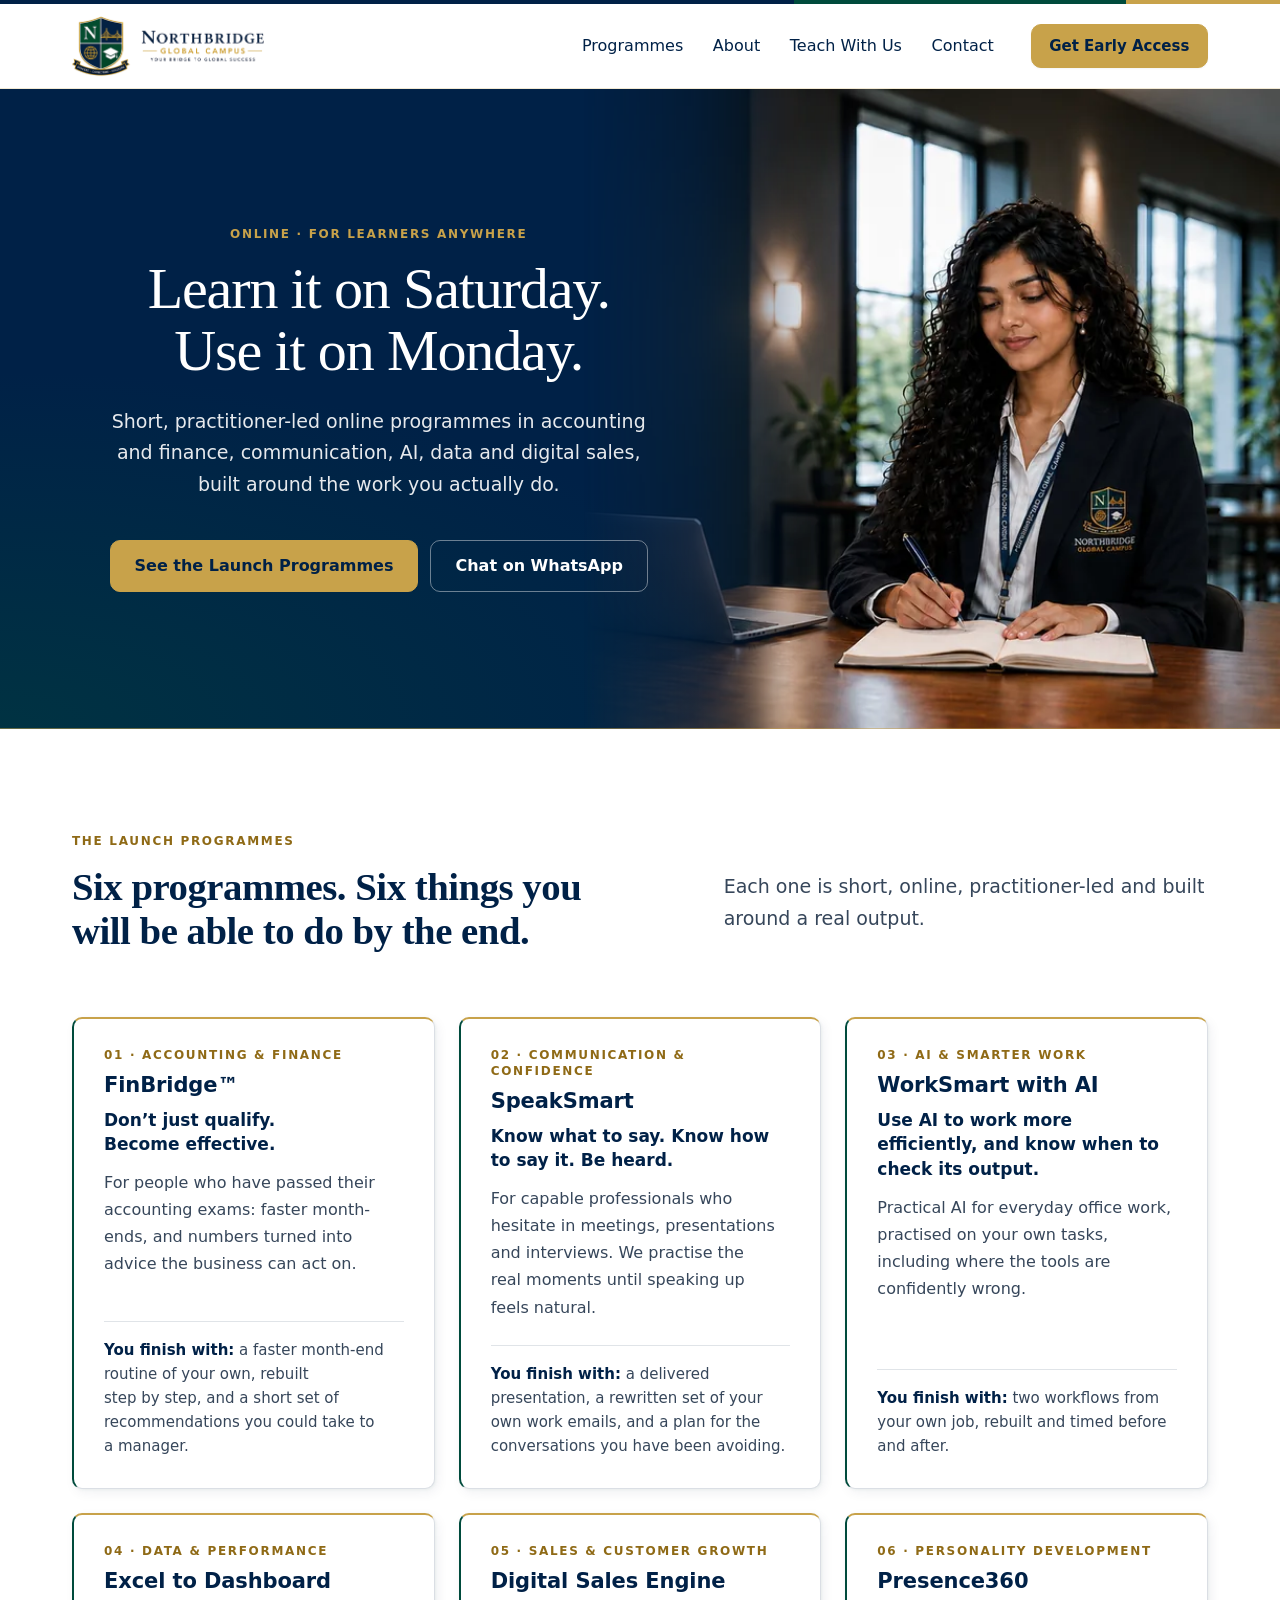
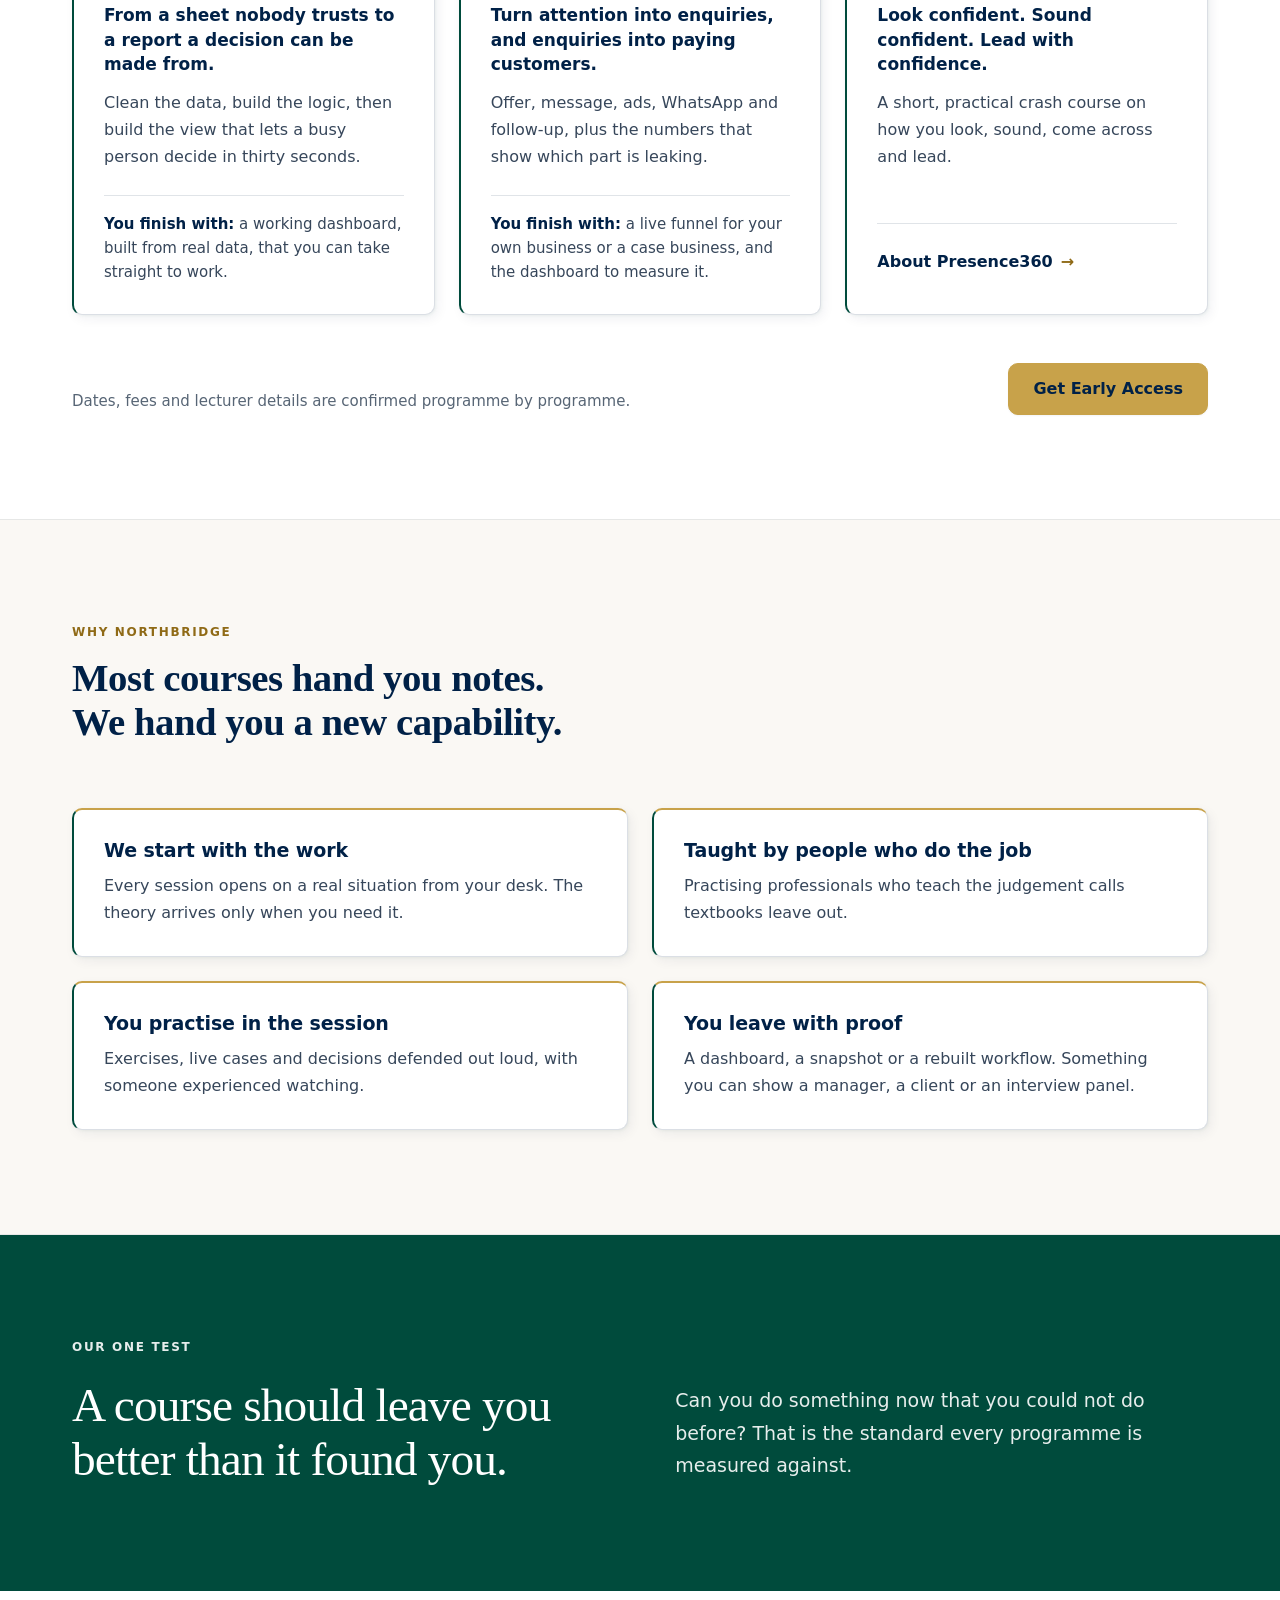
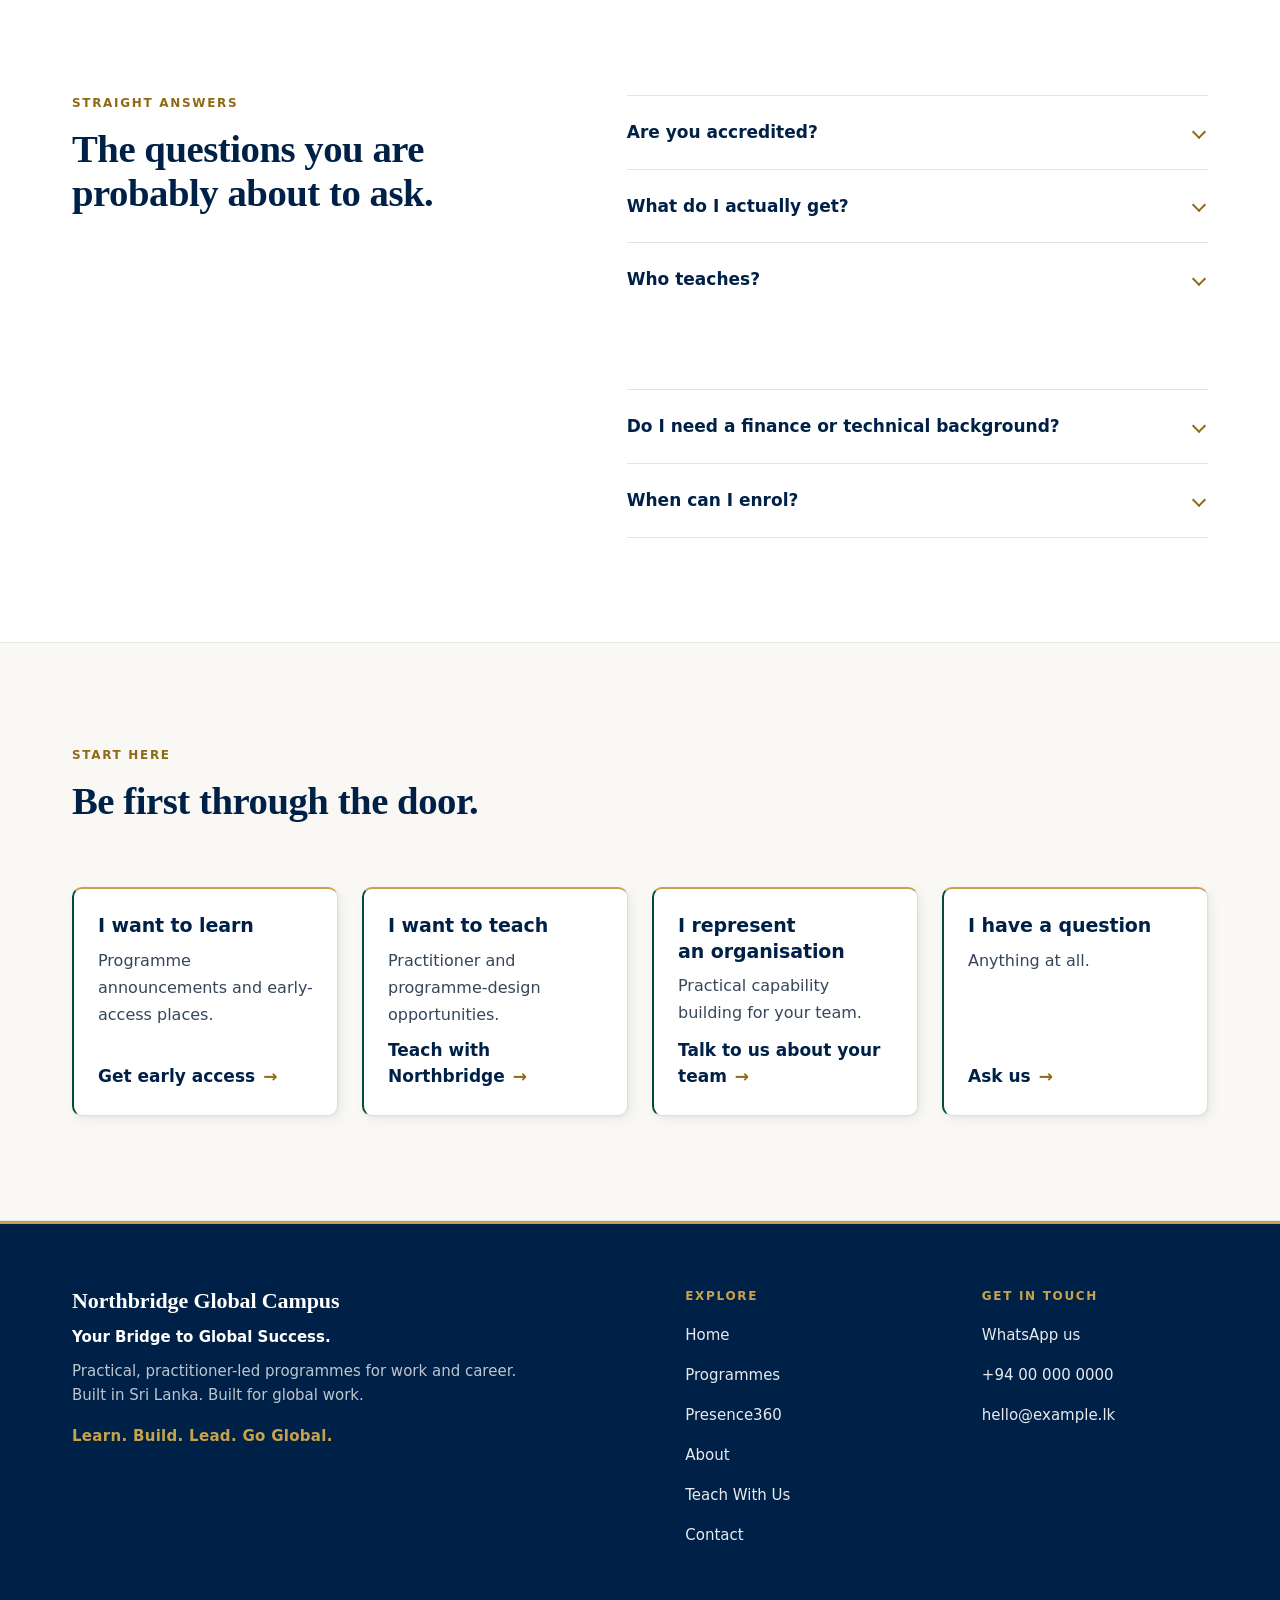
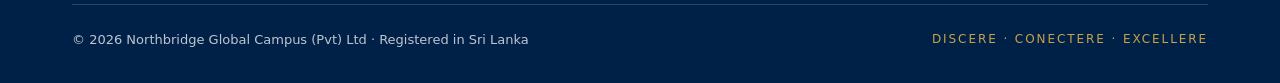
==== index.html @ cf7b962b "feat: Presence360 as the sixth programme card, 3 + 3 grid Co-Authored-By: Claude Opus 5.5 <noreply@a" ====
<!DOCTYPE html>
<html lang="en">
<head>
<meta charset="utf-8" />
<meta name="viewport" content="width=device-width, initial-scale=1" />
<title>Northbridge Global Campus | Learn it on Saturday. Use it on Monday.</title>
<meta name="description" content="Short, practitioner-led online programmes in accounting and finance, communication, AI, data and digital sales, built around the work you actually do." />

<!-- Canonical, og:url and social-image tags are deliberately omitted: the
     production domain is not confirmed, and absolute URLs on a placeholder
     domain are invalid. Add them once the domain is set — see
     MEETING-DECISIONS.md, items B1 and F18. -->

<meta property="og:type" content="website" />
<meta property="og:site_name" content="Northbridge Global Campus" />
<meta property="og:locale" content="en_LK" />
<meta property="og:title" content="Northbridge Global Campus | Learn it on Saturday. Use it on Monday." />
<meta property="og:description" content="Short, practitioner-led online programmes in accounting and finance, communication, AI, data and digital sales, built around the work you actually do." />

<meta name="twitter:card" content="summary" />
<meta name="twitter:title" content="Northbridge Global Campus | Learn it on Saturday. Use it on Monday." />
<meta name="twitter:description" content="Short, practitioner-led online programmes in accounting and finance, communication, AI, data and digital sales, built around the work you actually do." />

<meta name="theme-color" content="#002147" />
<link rel="icon" href="assets/favicon-32.png" sizes="32x32" />
<link rel="icon" href="assets/favicon-16.png" sizes="16x16" />
<link rel="apple-touch-icon" href="assets/apple-touch-icon.png" />
<script>document.documentElement.classList.add('js');</script>
<link rel="stylesheet" href="assets/styles.css" />
</head>
<body>

<a class="skip" href="#main">Skip to main content</a>
<div class="tricolour" aria-hidden="true"><i></i><i></i><i></i></div>

<header class="site-head">
  <div class="shell head-inner">
    <a class="brand" href="index.html" aria-current="page" aria-label="Northbridge Global Campus home">
      <img class="brand-mark" src="assets/northbridge-logo-lockup-glass.png"
           width="778" height="268"
           alt="Northbridge Global Campus" fetchpriority="high" decoding="async" />
    </a>

    <button class="nav-toggle" type="button" aria-expanded="false" aria-controls="site-nav">
      <svg class="icon-menu" viewBox="0 0 24 24" fill="none" stroke="currentColor" stroke-width="2" stroke-linecap="round" aria-hidden="true" focusable="false"><path d="M4 7h16M4 12h16M4 17h16"/></svg>
      <svg class="icon-close" viewBox="0 0 24 24" fill="none" stroke="currentColor" stroke-width="2" stroke-linecap="round" aria-hidden="true" focusable="false"><path d="M6 6l12 12M18 6 6 18"/></svg>
      <span class="nav-toggle-label">Menu</span>
    </button>

    <nav class="site-nav" id="site-nav" aria-label="Main">
      <!-- The panel is an overlay below 60em; at 60em and up its contents sit in
           the bar. The close button renders only inside the overlay. -->
      <div class="nav-panel">
        <button class="nav-close" type="button">
          <svg viewBox="0 0 24 24" fill="none" stroke="currentColor" stroke-width="2" aria-hidden="true"><path d="M6 6l12 12M18 6L6 18"/></svg>
          <span>Close menu</span>
        </button>
        <ul>
          <li><a href="#programmes">Programmes</a></li>
          <li><a href="about.html">About</a></li>
          <li><a href="careers.html">Teach With Us</a></li>
          <li><a href="contact.html">Contact</a></li>
        </ul>
        <a class="btn btn-primary nav-cta" href="contact.html?enquiry=learn#register-interest">Get Early Access</a>
      </div>
    </nav>
  </div>
</header>

<main id="main" tabindex="-1">

  <!-- Editorial hero. Desktop: copy on the left of the shell, the ambassador
       photograph as a panel running to the right edge, its left edge faded
       into the navy ground by a CSS mask (transparency only — the photograph
       itself is never altered). Phones and tablets: copy first, photograph
       beneath in a wide frame. All framing is object-fit / object-position. -->
  <section class="hero hero-home">
    <div class="shell hero-inner">
      <div class="hero-copy">
        <p class="eyebrow">ONLINE &middot; FOR LEARNERS ANYWHERE</p>
        <h1>Learn it on Saturday. Use it on Monday.</h1>
        <p class="lede">Short, practitioner-led online programmes in accounting and finance, communication, AI, data and digital sales, built around the work you actually do.</p>
        <div class="btn-row">
          <a class="btn btn-primary" href="#programmes">See the Launch Programmes</a>
          <a class="btn btn-secondary" data-wa="Hello Northbridge, I would like to know more about your programmes." href="#">Chat on WhatsApp</a>
        </div>
      </div>
    </div>

    <div class="hero-media">
      <picture>
        <source type="image/webp"
                srcset="assets/northbridge-brand-ambassador-640.webp 640w,
                        assets/northbridge-brand-ambassador-1000.webp 1000w,
                        assets/northbridge-brand-ambassador-1600.webp 1600w"
                sizes="(min-width:64em) 1700px, (min-width:40em) 150vw, 175vw" />
        <img src="assets/northbridge-brand-ambassador-1000.jpg"
             srcset="assets/northbridge-brand-ambassador-640.jpg 640w,
                     assets/northbridge-brand-ambassador-1000.jpg 1000w,
                     assets/northbridge-brand-ambassador-1600.jpg 1600w"
             sizes="(min-width:64em) 1700px, (min-width:40em) 150vw, 175vw"
             width="1600" height="611"
             alt="A Northbridge Global Campus student in a campus blazer working at a desk, with the Northbridge crest and wordmark on the wall behind her."
             fetchpriority="high" decoding="sync" />
      </picture>
    </div>
  </section>

  <section id="programmes">
    <div class="shell">
      <div class="section-head">
        <div class="section-title">
          <p class="eyebrow">The launch programmes</p>
          <h2>Six programmes. Six things you will be able to do by the end.</h2>
        </div>
        <div class="section-body">
          <p class="section-lede">Each one is short, online, practitioner-led and built around a real output.</p>
        </div>
      </div>

      <ul class="prog-grid">
        <li class="prog-card" id="finbridge">
          <p class="prog-num">01 &middot; Accounting &amp; Finance</p>
          <h3>FinBridge&trade;</h3>
          <p class="prog-promise">Don&rsquo;t just qualify. Become effective.</p>
          <p class="prog-desc">For people who have passed their accounting exams: faster month-ends, and numbers turned into advice the business can act on.</p>
          <div class="prog-output">
            <p><strong>You finish with:</strong> a faster month-end routine of your own, rebuilt step by step, and a short set of recommendations you could take to a manager.</p>
          </div>
        </li>
        <li class="prog-card" id="speaksmart">
          <p class="prog-num">02 &middot; Communication &amp; Confidence</p>
          <h3>SpeakSmart</h3>
          <p class="prog-promise">Know what to say. Know how to say it. Be heard.</p>
          <p class="prog-desc">For capable professionals who hesitate in meetings, presentations and interviews. We practise the real moments until speaking up feels natural.</p>
          <div class="prog-output">
            <p><strong>You finish with:</strong> a delivered presentation, a rewritten set of your own work emails, and a plan for the conversations you have been avoiding.</p>
          </div>
        </li>
        <li class="prog-card" id="worksmart-with-ai">
          <p class="prog-num">03 &middot; AI &amp; Smarter Work</p>
          <h3>WorkSmart with AI</h3>
          <p class="prog-promise">Use AI to work more efficiently, and know when to check its output.</p>
          <p class="prog-desc">Practical AI for everyday office work, practised on your own tasks, including where the tools are confidently wrong.</p>
          <div class="prog-output">
            <p><strong>You finish with:</strong> two workflows from your own job, rebuilt and timed before and after.</p>
          </div>
        </li>
        <li class="prog-card" id="excel-to-dashboard">
          <p class="prog-num">04 &middot; Data &amp; Performance</p>
          <h3>Excel to Dashboard</h3>
          <p class="prog-promise">From a sheet nobody trusts to a report a decision can be made from.</p>
          <p class="prog-desc">Clean the data, build the logic, then build the view that lets a busy person decide in thirty seconds.</p>
          <div class="prog-output">
            <p><strong>You finish with:</strong> a working dashboard, built from real data, that you can take straight to work.</p>
          </div>
        </li>
        <li class="prog-card" id="digital-sales-engine">
          <p class="prog-num">05 &middot; Sales &amp; Customer Growth</p>
          <h3>Digital Sales Engine</h3>
          <p class="prog-promise">Turn attention into enquiries, and enquiries into paying customers.</p>
          <p class="prog-desc">Offer, message, ads, WhatsApp and follow-up, plus the numbers that show which part is leaking.</p>
          <div class="prog-output">
            <p><strong>You finish with:</strong> a live funnel for your own business or a case business, and the dashboard to measure it.</p>
          </div>
        </li>
        <li class="prog-card" id="presence360">
          <p class="prog-num">06 &middot; Personality Development</p>
          <h3>Presence360</h3>
          <p class="prog-promise">Look confident. Sound confident. Lead with confidence.</p>
          <p class="prog-desc">A short, practical crash course on how you look, sound, come across and lead.</p>
          <div class="prog-output">
            <p><a class="route-link" href="presence360.html">About Presence360</a></p>
          </div>
        </li>
      </ul>

      <div class="prog-after">
        <div>
          <p class="fine">Dates, fees and lecturer details are confirmed programme by programme.</p>
        </div>
        <div class="btn-row">
          <a class="btn btn-primary" href="contact.html?enquiry=learn#register-interest">Get Early Access</a>
        </div>
      </div>
    </div>
  </section>

  <section class="band-paper" id="why-northbridge">
    <div class="shell">
      <div class="section-head">
        <div class="section-title">
          <p class="eyebrow">Why Northbridge</p>
          <h2>Most courses hand you notes. We hand you a new capability.</h2>
        </div>
      </div>

      <div class="prose-grid">
        <div>
          <h3>We start with the work</h3>
          <p>Every session opens on a real situation from your desk. The theory arrives only when you need it.</p>
        </div>
        <div>
          <h3>Taught by people who do the job</h3>
          <p>Practising professionals who teach the judgement calls textbooks leave out.</p>
        </div>
        <div>
          <h3>You practise in the session</h3>
          <p>Exercises, live cases and decisions defended out loud, with someone experienced watching.</p>
        </div>
        <div>
          <h3>You leave with proof</h3>
          <p>A dashboard, a snapshot or a rebuilt workflow. Something you can show a manager, a client or an interview panel.</p>
        </div>
      </div>
    </div>
  </section>

  <section class="band-green philosophy">
    <div class="shell">
      <p class="eyebrow">Our one test</p>
      <p class="philosophy-line">A course should leave you better than it found you.</p>
      <p class="philosophy-sub">Can you do something now that you could not do before? That is the standard every programme is measured against.</p>
    </div>
  </section>

  <section id="straight-answers">
    <div class="shell">
      <div class="split">
        <div class="split-intro is-sticky">
          <p class="eyebrow">Straight answers</p>
          <h2>The questions you are probably about to ask.</h2>
        </div>
        <div class="faq-list split-main">
          <details class="faq-item">
            <summary>Are you accredited?</summary>
            <div class="faq-answer">
              <p>Not yet. Northbridge Global Campus (Pvt) Ltd is a registered Sri Lankan company, and we are not currently accredited by an awarding body. When that changes, we will name the body here.</p>
            </div>
          </details>
          <details class="faq-item">
            <summary>What do I actually get?</summary>
            <div class="faq-answer">
              <p>A Northbridge certificate of completion, and a real output you can show people, such as a dashboard, a snapshot or a rebuilt workflow.</p>
            </div>
          </details>
          <details class="faq-item">
            <summary>Who teaches?</summary>
            <div class="faq-answer">
              <p>Practising professionals, engaged programme by programme. Lecturer details are published for each programme before enrolment opens.</p>
            </div>
          </details>
          <details class="faq-item">
            <summary>Is it online? How much time will it take?</summary>
            <div class="faq-answer">
              <p>Online, in short programmes designed around a working week. Exact schedules are published with each programme.</p>
            </div>
          </details>
          <details class="faq-item">
            <summary>Do I need a finance or technical background?</summary>
            <div class="faq-answer">
              <p>Not for <a href="#excel-to-dashboard">Excel to Dashboard</a>, <a href="#worksmart-with-ai">WorkSmart with AI</a> or <a href="#speaksmart">SpeakSmart</a>. <a href="#finbridge">FinBridge&trade;</a> is for people who have already studied accounting.</p>
            </div>
          </details>
          <details class="faq-item">
            <summary>When can I enrol?</summary>
            <div class="faq-answer">
              <p>Enrolments are not open yet, and we are not quoting fees or dates until they are settled.</p>
            </div>
          </details>
        </div>
      </div>
    </div>
  </section>

  <section class="band-paper" id="start-here">
    <div class="shell">
      <div class="section-head">
        <div class="section-title">
          <p class="eyebrow">Start here</p>
          <h2>Be first through the door.</h2>
        </div>
      </div>

      <ul class="route-grid">
        <li>
          <h3>I want to learn</h3>
          <p>Programme announcements and early-access places.</p>
          <a class="route-link" href="contact.html?enquiry=learn#register-interest">Get early access</a>
        </li>
        <li>
          <h3>I want to teach</h3>
          <p>Practitioner and programme-design opportunities.</p>
          <a class="route-link" href="careers.html">Teach with Northbridge</a>
        </li>
        <li>
          <h3>I represent an organisation</h3>
          <p>Practical capability building for your team.</p>
          <a class="route-link" href="contact.html?enquiry=business#register-interest">Talk to us about your team</a>
        </li>
        <li>
          <h3>I have a question</h3>
          <p>Anything at all.</p>
          <a class="route-link" href="contact.html?enquiry=general#register-interest">Ask us</a>
        </li>
      </ul>
    </div>
  </section>

</main>

<footer class="site-foot">
  <div class="shell">
    <div class="foot-grid">
      <div>
        <h2>Northbridge Global Campus</h2>
        <p class="foot-strapline">Your Bridge to Global Success.</p>
        <p class="foot-intro">Practical, practitioner-led programmes for work and career. Built in Sri Lanka. Built for global work.</p>
        <p class="foot-tagline">Learn. Build. Lead. Go Global.</p>
      </div>
      <div>
        <p class="lbl">Explore</p>
        <ul>
          <li><a href="index.html">Home</a></li>
          <li><a href="index.html#programmes">Programmes</a></li>
          <li><a href="presence360.html">Presence360</a></li>
          <li><a href="about.html">About</a></li>
          <li><a href="careers.html">Teach With Us</a></li>
          <li><a href="contact.html">Contact</a></li>
        </ul>
      </div>
      <div>
        <p class="lbl">Get in touch</p>
        <ul>
          <li><a data-wa="Hello Northbridge, I would like to know more." href="#">WhatsApp us</a></li>
          <li><a data-tel href="#"><span data-tel-text>Loading&hellip;</span></a></li>
          <li><a data-email href="#"><span data-email-text>Loading&hellip;</span></a></li>
        </ul>
      </div>

      <!-- POSITION RESERVED — legal column, company number and social links.
           Policy pages, the company registration number and any social accounts
           are NOT confirmed yet, so nothing is rendered here rather than
           shipping placeholder links. See MEETING-DECISIONS.md items B5, B7,
           D5 and F16. -->
    </div>
    <div class="foot-bottom">
      <span>&copy; <span data-year>2026</span> Northbridge Global Campus (Pvt) Ltd &middot; Registered in Sri Lanka</span>
      <span class="foot-motto">Discere &middot; Conectere &middot; Excellere</span>
    </div>
  </div>
</footer>

<a class="wa-float" data-wa="Hello Northbridge, I would like to know more." href="#" aria-label="Message Northbridge on WhatsApp">
  <svg viewBox="0 0 24 24" fill="currentColor" aria-hidden="true"><path d="M12.04 2C6.58 2 2.13 6.45 2.13 11.91c0 1.75.46 3.45 1.32 4.95L2 22l5.25-1.38a9.9 9.9 0 0 0 4.79 1.22h.01c5.46 0 9.91-4.45 9.91-9.91C21.96 6.45 17.5 2 12.04 2Zm5.8 14.03c-.24.68-1.42 1.31-1.95 1.36-.5.05-.97.23-3.27-.68-2.75-1.08-4.5-3.87-4.64-4.05-.13-.18-1.11-1.48-1.11-2.82s.7-2 .95-2.28c.25-.27.54-.34.72-.34h.52c.17 0 .39-.06.61.47.24.56.8 1.95.87 2.09.07.14.12.3.02.48-.09.18-.14.3-.28.46-.14.16-.29.36-.42.48-.14.14-.28.29-.12.57.16.27.72 1.18 1.54 1.91 1.06.94 1.95 1.23 2.22 1.37.27.14.43.12.59-.07.16-.19.68-.79.86-1.06.18-.27.36-.23.61-.14.24.09 1.55.73 1.82.86.27.14.45.2.51.32.07.11.07.64-.17 1.32Z"/></svg>
  <span class="txt">WhatsApp</span>
</a>

<script src="assets/site.js"></script>
</body>
</html>
---- assets/styles.css ----
/* ============================================================================
   NORTHBRIDGE GLOBAL CAMPUS — site stylesheet  v6
   "Classic institution + modern digital campus."

   Mobile-first. No frameworks, no webfonts, no external requests.

   CONTENTS
     1. Tokens            6. Hero (home + inner pages)
     2. Base + type       7. Sections, section heads, split layouts
     3. Accessibility     8. Content blocks: cards, programmes, method, FAQ
     4. Header + nav      9. Forms
     5. Buttons          10. Footer, floating WhatsApp, motion

   This file carries presentation only; page content lives in the HTML.

   COLOUR RULE — the four official codes below are the design system and must
   not be edited. Everything else is one of those four with transparency
   applied, plus four long-standing functional tones: body ink, the AA-safe
   gold for small text on white, the off-white reading band and the form
   error tone. No other hues are introduced anywhere.
   ========================================================================= */

/* ---------------------------------------------------------------- 1. TOKENS */
:root{
  /* ---- OFFICIAL BRAND PALETTE — do not change these four values ---- */
  --navy:  #002147;
  --green: #004B3C;
  --gold:  #C8A24A;
  --white: #FFFFFF;

  /* ---- functional tones ---- */
  --ink:       #10233A;   /* near-navy body copy */
  --gold-text: #8F6A16;   /* gold deepened for small TEXT on white — passes AA */
  --paper:     #FAF8F4;   /* warm off-white section band */
  --error:     #9A2B1F;   /* form errors only */

  /* ---- official colours at low opacity: borders, tints, overlays ---- */
  --navy-04: rgba(0,33,71,.04);
  --navy-08: rgba(0,33,71,.08);
  --navy-12: rgba(0,33,71,.12);
  --navy-20: rgba(0,33,71,.20);
  --navy-50: rgba(0,33,71,.50);   /* input borders: 3.2:1 on white (WCAG 1.4.11) */
  --navy-72: rgba(0,33,71,.72);
  --green-06: rgba(0,75,60,.06);
  --green-16: rgba(0,75,60,.16);
  --gold-12: rgba(200,162,74,.12);
  --gold-24: rgba(200,162,74,.24);
  --gold-50: rgba(200,162,74,.50);
  --error-12: rgba(154,43,31,.12);

  --ink-80: rgba(16,35,58,.84);
  --ink-68: rgba(16,35,58,.70);   /* minimum that still passes AA on paper */
  --on-dark:    rgba(255,255,255,.90);
  --on-dark-72: rgba(255,255,255,.74);
  --on-dark-40: rgba(255,255,255,.42);
  --on-dark-16: rgba(255,255,255,.16);
  --on-dark-08: rgba(255,255,255,.08);

  /* ---- type ----
     Serif is reserved for major headings (h1/h2) and selected statements.
     Navigation, body, buttons, forms and card headings use the sans stack.
     Both are system stacks: no webfont request, no swap, no layout shift.
     Sitka Heading is Windows' optical-size display serif; Apple platforms get
     New York / Iowan. */
  --serif: ui-serif,"Iowan Old Style","Sitka Heading","Charter","Bitstream Charter",
           Cambria,Georgia,serif;
  --sans:  system-ui,-apple-system,"Segoe UI Variable Text","Segoe UI",
           Roboto,"Helvetica Neue",Arial,sans-serif;

  --fs-body: 1.0625rem;
  --fs-lede: clamp(1.0625rem, 1rem + .3vw, 1.1875rem);
  --fs-small: .9375rem;
  --fs-label: .75rem;
  --fs-h1: clamp(2.375rem, 1.55rem + 2.6vw, 3.75rem);
  --fs-h1-page: clamp(2.25rem, 1.6rem + 2.2vw, 3.375rem);
  --fs-h2: clamp(1.75rem, 1.3rem + 1.4vw, 2.625rem);
  --fs-h3: 1.1875rem;

  /* ---- spacing scale ---- */
  --sp-1: .25rem;  --sp-2: .5rem;  --sp-3: .75rem; --sp-4: 1rem;
  --sp-5: 1.5rem;  --sp-6: 2rem;   --sp-7: 2.5rem; --sp-8: 3rem;
  --sp-9: 4rem;    --sp-10: 5rem;

  /* ---- geometry ---- */
  --shell: 1200px;
  --pad: 1.25rem;               /* shell side gutter */
  --section-y: 4rem;
  --col-gap: 2.5rem;
  --radius-sm: 8px;             /* inputs, small controls */
  --radius: 10px;               /* buttons, cards */
  --radius-lg: 12px;            /* form panel */

  /* ---- elevation — fine and navy-tinted, never heavy ---- */
  --shadow-xs: 0 1px 2px rgba(0,33,71,.05);
  --shadow-sm: 0 1px 2px rgba(0,33,71,.05), 0 4px 14px rgba(0,33,71,.06);
  --shadow-md: 0 1px 3px rgba(0,33,71,.06), 0 10px 28px rgba(0,33,71,.09);

  /* ---- box treatment — one edge system for every card and panel ----
     gold top, green left, a light navy hairline right and bottom, and a very
     soft navy/green shadow falling to the bottom-right */
  --card-top:    2px solid var(--gold);
  --card-left:   2px solid var(--green);
  --card-edge:   1px solid rgba(0,33,71,.14);
  --card-edge-hover: rgba(0,33,71,.30);
  --card-shadow: 3px 4px 12px rgba(0,33,71,.06), 1px 1px 3px rgba(0,75,60,.05);
  --card-shadow-hover: 4px 7px 18px rgba(0,33,71,.09), 1px 2px 4px rgba(0,75,60,.06);

  --ease: cubic-bezier(.22,.61,.36,1);
  --ease-out: cubic-bezier(.16,.84,.44,1);

  /* Height of the sticky bar. Fixed per breakpoint, so the bar never changes
     size while scrolling and anchor targets can clear it exactly. */
  --head-h: 68px;

  /* ---- frosted header ----
     The two tints the translucent bar uses, the highlight along its top edge,
     and the drop shadow the compact state already carried. */
  --glass:         rgba(255,255,255,.70);
  --glass-compact: rgba(255,255,255,.80);
  --glass-edge:    rgba(255,255,255,.55);
  --shadow-head:   0 6px 20px rgba(0,33,71,.07);
}
@media (min-width:48em){
  :root{ --pad:2rem; --section-y:5.5rem; --head-h:84px; --col-gap:3rem; }
}
@media (min-width:64em){
  :root{ --section-y:6.5rem; --col-gap:clamp(3.5rem, 5.5vw, 5.5rem); }
}

/* --------------------------------------------------------- 2. BASE + TYPE */
*,*::before,*::after{ box-sizing:border-box; }
html{ -webkit-text-size-adjust:100%; text-size-adjust:100%; scroll-behavior:smooth; }
body{
  margin:0;
  background:var(--white);
  color:var(--ink);
  font-family:var(--sans);
  font-size:var(--fs-body);
  line-height:1.7;
  -webkit-font-smoothing:antialiased;
  /* clip, not hidden: hidden would make <body> a scroll container and break
     the sticky header whenever the menu locks page scrolling */
  overflow-x:clip;
}
img{ max-width:100%; height:auto; display:block; }
p{ margin:0; text-wrap:pretty; }
a{ color:var(--navy); text-underline-offset:.2em; text-decoration-thickness:1px; }
a:hover{ text-decoration-thickness:2px; }
strong{ font-weight:650; color:var(--navy); }

h1,h2{
  font-family:var(--serif); font-weight:600;
  line-height:1.14; letter-spacing:-.012em;
  margin:0; color:var(--navy); text-wrap:balance;
}
h1{ font-size:var(--fs-h1); }
h2{ font-size:var(--fs-h2); }
h3{
  font-family:var(--sans); font-weight:650;
  font-size:var(--fs-h3); line-height:1.35; letter-spacing:-.005em;
  margin:0; color:var(--navy); text-wrap:balance;
}

/* Anything reachable by an in-page link clears the sticky header. */
[id]{ scroll-margin-top:calc(var(--head-h) + var(--sp-5)); }
/* Controls reached with Tab or Shift+Tab, or focused by form validation, do the
   same, and also stay clear of the floating WhatsApp button in the bottom
   corner. Set on the page's own controls, not as scroll-padding on the root:
   root padding made the page jump whenever the menu locked scrolling. */
:is(main, .site-foot) :is(a[href], button, input, select, textarea, summary){
  scroll-margin-top:calc(var(--head-h) + var(--sp-5));
  scroll-margin-bottom:calc(52px + 2 * var(--sp-4));
}

/* ------------------------------------------------------ 3. ACCESSIBILITY */
.skip{
  position:absolute; left:var(--sp-3); top:-100px; z-index:300;
  background:var(--navy); color:var(--white);
  padding:.8rem 1.1rem; border-radius:var(--radius-sm);
  font-weight:600; text-decoration:none;
}
.skip:focus{ top:var(--sp-3); }
#main:focus{ outline:none; }

/* One focus language: a solid navy ring on light grounds, gold on dark.
   Both clear 3:1 against their surface. */
:where(a,button,input,select,textarea,summary,[tabindex]):focus-visible{
  outline:2px solid var(--navy);
  outline-offset:3px;
}
:where(.hero,.band-green,.site-foot) :where(a,button):focus-visible,
.skip:focus-visible{
  outline-color:var(--gold);
}

.visually-hidden{
  position:absolute; width:1px; height:1px; overflow:hidden;
  clip:rect(0 0 0 0); clip-path:inset(50%); white-space:nowrap;
}

/* ------------------------------------------------ 4. HEADER + NAVIGATION */
.tricolour{ display:flex; height:4px; }
.tricolour i{ display:block; height:100%; }
.tricolour i:nth-child(1){ flex:0 0 62%; background:var(--navy); }
.tricolour i:nth-child(2){ flex:0 0 26%; background:var(--green); }
.tricolour i:nth-child(3){ flex:0 0 12%; background:var(--gold); }

/* One sticky bar. Opaque white is the fallback, so on a browser without
   backdrop-filter nothing is lost. Where the filter is supported the bar turns
   translucent and blurs the page travelling under it, and the lockup it
   carries has a transparent canvas so no white box sits over that blur. Only
   the hairline, the tint and a soft shadow respond to scrolling; the height is
   fixed. */
.site-head{
  position:sticky; top:0; z-index:100;
  background:var(--white);
  border-bottom:1px solid var(--gold-24);
  transition:box-shadow .25s var(--ease), border-color .25s var(--ease);
}
.site-head.is-compact{
  border-bottom-color:var(--gold-50);
  box-shadow:var(--shadow-head);
}

@supports ((-webkit-backdrop-filter:saturate(180%) blur(20px)) or (backdrop-filter:saturate(180%) blur(20px))){
  .site-head{
    background:var(--glass);
    -webkit-backdrop-filter:saturate(180%) blur(20px);
    backdrop-filter:saturate(180%) blur(20px);
    box-shadow:inset 0 1px 0 var(--glass-edge);
  }
  /* scrolled: a firmer tint, and the drop shadow kept alongside the highlight */
  .site-head.is-compact{
    background:var(--glass-compact);
    box-shadow:inset 0 1px 0 var(--glass-edge), var(--shadow-head);
  }
}

/* Anyone who asks their system for less transparency gets the opaque bar. */
@media (prefers-reduced-transparency: reduce){
  .site-head{
    background:var(--white);
    -webkit-backdrop-filter:none;
    backdrop-filter:none;
    box-shadow:none;
  }
  .site-head.is-compact{
    background:var(--white);
    box-shadow:var(--shadow-head);
  }
}

.head-inner{
  display:flex; align-items:center; justify-content:space-between; gap:var(--sp-4);
  height:var(--head-h);
}

/* The lockup is the official artwork with its canvas cleared, so only the mark
   reads and the bar's blur carries on behind it. Sized by width, ratio
   preserved. */
.brand{ display:flex; align-items:center; flex:none; border-radius:var(--radius-sm); }
.brand-mark{ display:block; width:140px; height:auto; }          /* ~48px tall */
@media (min-width:48em){ .brand-mark{ width:180px; } }            /* ~62px tall */
@media (min-width:64em){ .brand-mark{ width:192px; } }            /* ~66px tall */
@media (max-width:22.5em){ .brand-mark{ width:124px; } }          /* 320px phones */

/* --- menu button (phones only) --- */
.nav-toggle{
  display:inline-flex; align-items:center; justify-content:center; gap:var(--sp-2);
  min-width:44px; height:44px; padding:0 .85rem;
  background:transparent; color:var(--navy);
  border:1px solid var(--navy-20); border-radius:var(--radius-sm);
  font-family:var(--sans); font-size:var(--fs-small); font-weight:600; line-height:1;
  cursor:pointer;
  transition:border-color .2s var(--ease), background-color .2s var(--ease);
}
.nav-toggle:hover{ border-color:var(--navy-50); background:var(--navy-04); }
.nav-toggle[aria-expanded="true"]{ border-color:var(--navy); background:var(--navy-04); }
.nav-toggle svg{ width:20px; height:20px; flex:none; }
.nav-toggle .icon-close,
.nav-toggle[aria-expanded="true"] .icon-menu{ display:none; }
.nav-toggle[aria-expanded="true"] .icon-close{ display:block; }

.site-nav ul{ list-style:none; margin:0; padding:0; }
.site-nav ul a{ color:var(--navy); text-decoration:none; font-weight:500; }

/* Dedicated close control. It exists only inside the phone/tablet panel. */
.nav-close{
  display:flex; align-items:center; justify-content:center; gap:var(--sp-2);
  width:100%; min-height:44px; margin-bottom:var(--sp-2);
  background:var(--white); color:var(--navy);
  border:1px solid var(--navy-20); border-radius:var(--radius-sm);
  font-family:var(--sans); font-size:var(--fs-small); font-weight:600; cursor:pointer;
  transition:border-color .2s var(--ease), background-color .2s var(--ease);
}
.nav-close:hover{ border-color:var(--navy-50); background:var(--navy-04); }
.nav-close svg{ width:18px; height:18px; flex:none; }

/* the one gold action in the bar — a button, not a nav link */
.btn.nav-cta{ min-height:44px; padding:.5rem 1.1rem; font-size:var(--fs-small); }

/* --- below 60em: four links plus the CTA do not fit on one row --- */
@media (max-width:59.99em){
  /* No JavaScript: there is no working toggle, so show everything as a row. */
  html:not(.js) .nav-toggle,
  html:not(.js) .nav-close{ display:none; }
  html:not(.js) .head-inner{ height:auto; flex-wrap:wrap; padding-block:var(--sp-3); }
  html:not(.js) .site-nav{ flex:0 0 100%; }
  html:not(.js) .nav-panel{ display:flex; flex-wrap:wrap; align-items:center; gap:var(--sp-2) var(--sp-5); }
  html:not(.js) .site-nav ul{ display:flex; flex-wrap:wrap; gap:0 var(--sp-5); }
  html:not(.js) .site-nav ul a{ display:inline-flex; align-items:center; min-height:44px; }

  /* With JavaScript: an overlay panel under the bar. It is positioned, not in
     the flow, so opening it never pushes the page or grows the header. The
     navy veil around it closes the menu when tapped (site.js). */
  .js .site-nav{
    display:none;
    position:absolute; top:100%; left:0; right:0;
    height:calc(100vh - var(--head-h));
    height:calc(100dvh - var(--head-h));
    overflow-y:auto; overscroll-behavior:contain;
    background:var(--navy-50);
  }
  .js .site-nav.is-open{ display:block; animation:veil-in .2s var(--ease) both; }
  .js .nav-panel{
    background:var(--white);
    padding:var(--sp-4) var(--pad) var(--sp-6);
    border-top:1px solid var(--navy-08);
    box-shadow:0 14px 28px rgba(0,33,71,.14);
    animation:panel-in .24s var(--ease-out) both;
  }
  .js .site-nav li + li{ border-top:1px solid var(--navy-08); }
  .js .site-nav ul a{
    position:relative;
    display:flex; align-items:center; min-height:56px;
    padding-inline:var(--sp-4);
    font-size:1.125rem;
    border-radius:var(--radius-sm);
    transition:background-color .15s var(--ease);
  }
  .js .site-nav ul a:hover{ background:var(--navy-04); }
  .js .site-nav ul a:focus-visible{ outline-offset:-2px; }
  .js .site-nav ul a[aria-current="page"]{ font-weight:650; }
  .js .site-nav ul a[aria-current="page"]::before{
    content:""; position:absolute; left:0; top:50%; width:3px; height:1.5rem;
    margin-top:-.75rem; border-radius:2px; background:var(--gold);
  }
  .js .nav-cta{ display:flex; width:100%; min-height:52px; margin-top:var(--sp-4); font-size:1rem; }
}
/* the page behind an open menu does not scroll */
html.nav-open{ overflow:hidden; }
@keyframes veil-in{ from{ opacity:0; } to{ opacity:1; } }
@keyframes panel-in{ from{ opacity:0; transform:translateY(-8px); } to{ opacity:1; transform:none; } }

/* --- desktop: links and CTA share the bar --- */
@media (min-width:60em){
  .nav-toggle,
  .nav-close{ display:none; }          /* never on desktop */
  .site-nav,
  .nav-panel{ display:flex; align-items:center; }
  .nav-panel{ gap:var(--sp-5); }
  .site-nav ul{ display:flex; align-items:center; gap:var(--sp-1); }
  .site-nav ul a{
    position:relative;
    display:flex; align-items:center; height:44px; padding:0 .8rem;
    font-size:1rem; border-radius:var(--radius-sm);
    transition:color .2s var(--ease), background-color .2s var(--ease);
  }
  .site-nav ul a::after{
    content:""; position:absolute; left:.8rem; right:.8rem; bottom:5px;
    height:2px; border-radius:2px; background:var(--gold);
    transform:scaleX(0); transform-origin:left;
    transition:transform .24s var(--ease-out), background-color .2s var(--ease);
  }
  .site-nav ul a:hover{ background:var(--navy-04); }
  .site-nav ul a:hover::after{ transform:scaleX(1); background:var(--gold-50); }
  .site-nav ul a:focus-visible{ outline-offset:0; }
  .site-nav ul a[aria-current="page"]{ font-weight:650; }
  .site-nav ul a[aria-current="page"]::after{ transform:scaleX(1); background:var(--gold); }
}

/* ------------------------------------------------------------- 5. BUTTONS */
.btn{
  display:inline-flex; align-items:center; justify-content:center; gap:var(--sp-2);
  min-height:52px; padding:.75rem 1.5rem;
  font-family:var(--sans); font-size:1rem; font-weight:600; line-height:1.25;
  text-decoration:none; text-align:center;
  border:1px solid transparent; border-radius:var(--radius);
  background-color:transparent; background-image:none;
  cursor:pointer;
  transition:background-color .2s var(--ease), border-color .2s var(--ease),
             color .2s var(--ease), box-shadow .2s var(--ease);
}
.btn:hover{ text-decoration:none; }

/* primary — official gold, navy text (7.5:1). Hover lifts the gold with a
   white wash rather than a new hue, and never moves the button. */
.btn-primary{
  background-color:var(--gold); color:var(--navy); border-color:var(--gold);
  box-shadow:var(--shadow-xs);
}
.btn-primary:hover{
  background-image:linear-gradient(rgba(255,255,255,.2), rgba(255,255,255,.2));
  box-shadow:var(--shadow-sm);
}
.btn-primary:active{
  background-image:linear-gradient(var(--navy-08), var(--navy-08));
  box-shadow:none;
}

/* secondary — transparent with a firm edge */
.btn-secondary{ color:var(--navy); border-color:var(--navy-50); }
.btn-secondary:hover{ background-color:var(--navy-04); border-color:var(--navy); }
.btn-secondary:active{ background-color:var(--navy-08); }

/* on dark grounds the secondary turns white-on-dark */
:where(.hero,.band-green) .btn-secondary{ color:var(--white); border-color:var(--on-dark-40); }
:where(.hero,.band-green) .btn-secondary:hover{ background-color:var(--on-dark-08); border-color:var(--white); }
:where(.hero,.band-green) .btn-secondary:active{ background-color:var(--on-dark-16); }

.btn:disabled,.btn[aria-disabled="true"]{
  opacity:.5; cursor:not-allowed; box-shadow:none; pointer-events:none;
}
.btn[aria-busy="true"]{ opacity:.72; pointer-events:none; }

.btn-block{ width:100%; }
.btn-row{ display:flex; flex-wrap:wrap; align-items:center; gap:var(--sp-3); margin-top:var(--sp-6); }
@media (max-width:29.99em){ .btn-row .btn{ width:100%; } }

/* ---------------------------------------------------------------- 6. HERO */
.hero{
  position:relative; isolation:isolate;
  color:var(--white);
  background:
    linear-gradient(112deg, rgba(0,75,60,0) 38%, rgba(0,75,60,.5) 100%),
    var(--navy);
  overflow:hidden;
  padding-block:0;
}
/* the edge into the section below: one gold hairline */
.hero::after{
  content:""; position:absolute; left:0; right:0; bottom:0; height:1px; z-index:3;
  background:var(--gold-50); pointer-events:none;
}
.hero h1{ color:var(--white); }
.hero p{ color:var(--on-dark); }

/* shared label style: small caps, no decorative rule */
.eyebrow{
  display:block;
  margin-bottom:var(--sp-4);
  font-size:var(--fs-label); line-height:1rem; font-weight:700;
  letter-spacing:.14em; text-transform:uppercase;
  color:var(--gold-text);
}
.hero .eyebrow{ color:var(--gold); }                       /* 6.8:1 on navy */
@media (max-width:29.99em){
  .hero-home .eyebrow{ font-size:.6875rem; letter-spacing:.08em; text-wrap:balance; }
}
.band-green .eyebrow{ color:var(--on-dark); }              /* gold is < 4.5:1 on green */

/* ---- home hero ----
   Phones and tablets: copy on the navy ground, then the photograph in a wide
   frame. Desktop: copy on the left of the shell, the photograph as a panel
   running to the right edge of the window. The panel's left edge is faded
   with a mask (transparency only — the photograph is never recoloured), so it
   dissolves into the ground with no seam, and the wall lettering in the
   photo's left half no longer sits behind the heading. */
.hero-home{
  background:
    radial-gradient(90% 80% at 0% 100%, rgba(0,75,60,.42) 0%, rgba(0,75,60,0) 70%),
    var(--navy);
}
.hero-inner{ position:relative; z-index:2; padding-block:var(--sp-8) var(--sp-7); }
.hero-copy{ max-width:36rem; }

.hero-home h1{
  font-size:var(--fs-h1);
  font-weight:500;
  line-height:1.07; letter-spacing:-.02em;
}
.hero-home .lede{
  margin-top:var(--sp-5);
  max-width:34rem;
  font-size:var(--fs-lede); line-height:1.65;
}
.hero-home .btn-row{ margin-top:var(--sp-7); }

/* hero copy is centred inside its own column; the column keeps its place */
.hero-home .hero-copy{ text-align:center; }
.hero-home .lede{ margin-inline:auto; }
.hero-home .btn-row{ justify-content:center; }

.hero-media{ position:relative; }
.hero-media img{
  width:100%;
  aspect-ratio:3/2;
  object-fit:cover;
  object-position:93% 30%;          /* she sits at the right of the source frame */
  -webkit-mask-image:linear-gradient(180deg, transparent 0%, var(--navy) 22%);
          mask-image:linear-gradient(180deg, transparent 0%, var(--navy) 22%);
}
@media (min-width:40em) and (max-width:63.99em){
  .hero-media img{ aspect-ratio:12/5; object-position:100% 50%; }
}

@media (min-width:64em){
  .hero-inner{
    display:flex; align-items:center;
    min-height:620px;
    padding-block:var(--sp-9);
  }
  .hero-copy{ width:54%; max-width:40rem; }

  /* Panel: from just before the shell's midpoint to the window's right edge.
     W = shell content width; the fade covers the join with the copy column. */
  .hero-media{
    position:absolute; top:0; bottom:0; right:0; z-index:1;
    left:calc(50% - .05 * (min(100%, var(--shell)) - 2 * var(--pad)));
    /* On wide screens the panel is capped at 46rem so the wall sign in the
       photo's left half never shows through the fade behind the heading. */
    left:max(calc(50% - .05 * (min(100%, var(--shell)) - 2 * var(--pad))), calc(100% - 46rem));
  }
  .hero-media picture{ display:block; height:100%; }
  .hero-media img{
    height:100%; aspect-ratio:auto;
    object-position:100% 38%;
    -webkit-mask-image:linear-gradient(90deg, transparent 0%, rgba(0,33,71,.3) 16%, rgba(0,33,71,.82) 30%, var(--navy) 40%);
            mask-image:linear-gradient(90deg, transparent 0%, rgba(0,33,71,.3) 16%, rgba(0,33,71,.82) 30%, var(--navy) 40%);
  }
}
@media (min-width:64em) and (max-width:74.99em){
  .hero-media img{
    -webkit-mask-image:linear-gradient(90deg, transparent 0%, rgba(0,33,71,.35) 10%, rgba(0,33,71,.85) 20%, var(--navy) 27%);
            mask-image:linear-gradient(90deg, transparent 0%, rgba(0,33,71,.35) 10%, rgba(0,33,71,.85) 20%, var(--navy) 27%);
  }
}
@media (min-width:75em){ .hero-inner{ min-height:640px; } }
@media (min-width:90em){ .hero-inner{ min-height:660px; } }

/* ---- inner-page hero ----
   Same ground, no photograph. Title on the left, the supporting copy on the
   right — the same column split as the section heads below it. */
.hero-page .hero-page-inner{
  position:relative; z-index:2;
  display:grid; gap:var(--sp-5);
  padding-block:var(--sp-8) var(--sp-7);
}
.hero-page h1{ font-size:var(--fs-h1-page); font-weight:500; letter-spacing:-.018em; }
.hero-page .lede{ font-size:var(--fs-lede); line-height:1.65; max-width:36rem; }
.hero-page-body > p + p{ margin-top:var(--sp-4); max-width:36rem; }
.hero-page .btn-row{ margin-top:var(--sp-5); }
@media (min-width:64em){
  .hero-page .hero-page-inner{
    grid-template-columns:minmax(0,6fr) minmax(0,5fr);
    column-gap:var(--col-gap);
    align-items:end;
    padding-block:var(--sp-10) var(--sp-9);
  }
}

/* ---------------------------------------- 7. SECTIONS + SHARED LAYOUTS */
.shell{ width:100%; max-width:var(--shell); margin-inline:auto; padding-inline:var(--pad); }
section{ padding-block:var(--section-y); }

.band-paper{ background:var(--paper); border-block:1px solid var(--navy-08); }
.band-green{ background:var(--green); color:var(--white); }
.band-green h2,.band-green h3{ color:var(--white); }
.band-green p{ color:var(--on-dark); }
.band-green strong{ color:var(--white); }

.section-lede{ font-size:var(--fs-lede); line-height:1.7; color:var(--ink-80); max-width:62ch; }
.band-green .section-lede{ color:var(--on-dark); }
:where(h2,.section-lede) + .section-lede{ margin-top:var(--sp-4); }
h2 + .section-lede{ margin-top:var(--sp-5); }

/* Section head: eyebrow + title on the left, the introduction on the right.
   On narrow screens the two simply stack. */
.section-head{ display:grid; gap:var(--sp-5); }
@media (min-width:64em){
  .section-head{
    grid-template-columns:minmax(0,6fr) minmax(0,5fr);
    column-gap:var(--col-gap);
    align-items:start;
  }
  /* drop the introduction by the eyebrow's height so its first line sits
     level with the top of the heading */
  .section-head > .section-body{ padding-top:calc(2rem + .3rem); }
}
.section-head + :is(.value-grid,.prose-grid,.prog-grid,.stage-list,.route-grid,.belief,.contact-methods),
.split + .contact-methods{ margin-top:var(--sp-8); }
@media (min-width:64em){
  .section-head + :is(.value-grid,.prose-grid,.prog-grid,.stage-list,.route-grid,.belief,.contact-methods),
  .split + .contact-methods{ margin-top:var(--sp-9); }
}

/* Split: an introduction column and a main column. Children are placed by
   role, so DOM (and reading/tab) order stays intro → main → after. */
.split{ display:grid; gap:var(--sp-7); }
@media (min-width:64em){
  .split{
    grid-template-columns:minmax(0,5fr) minmax(0,6fr);
    grid-template-rows:auto 1fr;
    column-gap:var(--col-gap); row-gap:0;
    align-items:start;
  }
  .split > .split-intro{ grid-column:1; grid-row:1; }
  .split > .split-main{ grid-column:2; grid-row:1 / span 2; }
  .split > .split-after{ grid-column:1; grid-row:2; }
  .split-wide{ grid-template-columns:minmax(0,4fr) minmax(0,8fr); }
  .split-intro.is-sticky{ position:sticky; top:calc(var(--head-h) + var(--sp-6)); }
}
.split-after.btn-row{ margin-top:0; }
.split-intro > .btn-row{ margin-top:var(--sp-6); }
.split-after > .btn-row{ margin-top:var(--sp-5); }
@media (min-width:64em){ .split > .split-after{ margin-top:var(--sp-6); } }

/* two equal editorial columns (Teach With Us, on the green band) */
.two-col{ display:grid; gap:var(--sp-9); }
@media (min-width:64em){ .two-col{ grid-template-columns:repeat(2,minmax(0,1fr)); column-gap:var(--col-gap); } }

.measure{ max-width:36rem; }       /* single reading column, for simple sections */
.aside{ margin-top:var(--sp-6); }
.fine{ color:var(--ink-68); font-size:var(--fs-small); max-width:62ch; }
.section-lede + .fine,
.section-lede.fine{ margin-top:var(--sp-4); }

/* a closing brand line: sans, no decorative rule */
.tagline{
  display:block;
  margin-top:var(--sp-8);
  font-weight:650; font-size:1.0625rem; line-height:1.4; color:var(--navy);
}
.section-body > .tagline{ margin-top:var(--sp-5); }

/* ------------------------------------------------------ 8. CONTENT BLOCKS */

/* audience blocks (career value) — pairs of statements under a shared rule,
   not cards: long copy reads better in two columns than four */
.value-grid{ list-style:none; margin-inline:0; margin-bottom:0; padding:0; display:grid; gap:var(--sp-7); }
@media (min-width:48em){ .value-grid{ grid-template-columns:repeat(2,minmax(0,1fr)); column-gap:var(--col-gap); row-gap:var(--sp-8); } }
.value-grid li{ position:relative; padding-top:var(--sp-5); border-top:1px solid var(--navy-20); }
.value-grid li::before{
  content:""; position:absolute; top:-2px; left:0; width:2.5rem; height:3px; background:var(--gold);
}
.value-grid h3{ margin-bottom:var(--sp-2); }
.value-grid p{ color:var(--ink-80); font-size:1rem; max-width:62ch; }

/* card system — one edge treatment, radius and elevation for every box.
   Static cards have no hover state; only linked cards (.method) respond. */
.prose-grid{ display:grid; gap:var(--sp-4); }
@media (min-width:48em){ .prose-grid{ grid-template-columns:repeat(2,minmax(0,1fr)); gap:var(--sp-5); } }
.prose-grid > div,
.prog-card,
.route-grid > li,
.method,
.form-wrap{
  background:var(--white);
  border-top:var(--card-top);
  border-left:var(--card-left);
  border-right:var(--card-edge);
  border-bottom:var(--card-edge);
  border-radius:var(--radius);
  box-shadow:var(--card-shadow);
}
.prose-grid > div{ padding:var(--sp-5) var(--sp-5) calc(var(--sp-5) + .125rem); }
@media (min-width:48em){ .prose-grid > div{ padding:1.75rem 1.875rem 1.875rem; } }
.prose-grid h3{ margin-bottom:var(--sp-2); }
.prose-grid p{ color:var(--ink-80); font-size:1rem; }
.prose-grid .route-link{ margin-top:var(--sp-2); }

/* launch programmes: six equal cards, three per row in two rows on laptops
   and desktops. Two per row on small tablets, one per row on phones */
.prog-grid{ list-style:none; margin-inline:0; margin-bottom:0; padding:0; display:grid; gap:var(--sp-5); }
@media (min-width:48em){ .prog-grid{ grid-template-columns:repeat(2,minmax(0,1fr)); } }
@media (min-width:64em){ .prog-grid{ grid-template-columns:repeat(3,minmax(0,1fr)); } }
/* on small laptops the three columns are narrower: slightly tighter padding
   keeps every gold label on one line */
@media (min-width:64em) and (max-width:74.99em){
  .prog-grid > .prog-card{ padding:1.5rem 1.25rem 1.625rem; }
  .prog-grid .prog-num{ letter-spacing:.08em; }
}
.prog-card{ display:flex; flex-direction:column; padding:var(--sp-5) var(--sp-5) var(--sp-6); }
@media (min-width:48em){ .prog-card{ padding:1.75rem 1.875rem 1.875rem; } }
.prog-num{
  margin-bottom:var(--sp-2);
  font-size:var(--fs-label); line-height:1rem; font-weight:700;
  letter-spacing:.14em; text-transform:uppercase; color:var(--gold-text);
}
.prog-card h3{ font-size:1.3125rem; }
.prog-promise{ margin-top:var(--sp-2); font-weight:600; font-size:1.0625rem; line-height:1.45; color:var(--navy); }
.prog-desc{ margin-top:var(--sp-3); max-width:64ch; color:var(--ink-80); font-size:1rem; }
.prog-output{ margin-top:auto; padding-top:var(--sp-5); }
.prog-output > p:first-child{
  padding-top:var(--sp-4); border-top:1px solid var(--navy-12);
  font-size:var(--fs-small); line-height:1.6; color:var(--ink-80);
}
.prog-output > p{ max-width:68ch; }
.prog-output .route-link{ font-size:1rem; }

.prog-after{ display:grid; gap:var(--sp-5); margin-top:var(--sp-8); }
.prog-after .btn-row{ margin-top:0; }
@media (min-width:64em){
  .prog-after{ grid-template-columns:minmax(0,8fr) minmax(0,4fr); column-gap:var(--col-gap); align-items:end; }
  .prog-after .btn-row{ justify-content:flex-end; }
}

/* where this is going — three stages under a shared rule; "Now" carries gold */
.stage-list{ list-style:none; margin-inline:0; margin-bottom:0; padding:0; display:grid; gap:var(--sp-6); }
@media (min-width:48em){ .stage-list{ grid-template-columns:repeat(3,minmax(0,1fr)); column-gap:var(--col-gap); } }
.stage-list li{
  position:relative; padding-top:var(--sp-5);
  border-top:1px solid var(--navy-20);
  font-size:1.0625rem; line-height:1.55; color:var(--ink-80);
}
.stage-list li:first-child::before{
  content:""; position:absolute; top:-2px; left:0; width:2.5rem; height:3px; background:var(--gold);
}
.stage-lbl{
  display:block; margin-bottom:var(--sp-2);
  font-family:var(--serif); font-size:1.625rem; font-weight:500; line-height:1.1; color:var(--navy);
}

/* the Northbridge method — five numbered rows beside the introduction */
.steps-list{ list-style:none; margin:0; padding:0; counter-reset:step; }
.steps-list li{
  counter-increment:step;
  display:grid; grid-template-columns:2.75rem minmax(0,1fr); column-gap:var(--sp-4);
  padding-block:var(--sp-5);
  border-top:1px solid var(--navy-12);
}
.steps-list li:last-child{ border-bottom:1px solid var(--navy-12); }
.steps-list li::before{
  content:counter(step);
  grid-row:1 / span 2;
  font-family:var(--serif); font-size:2rem; font-weight:500; line-height:1; color:var(--gold-text);
}
.steps-list h3{ margin-bottom:var(--sp-1); }
.steps-list p{ grid-column:2; color:var(--ink-80); font-size:1rem; max-width:60ch; }

/* philosophy — one statement on the green band */
.philosophy .shell{ display:grid; gap:var(--sp-5); }
.philosophy .eyebrow{ margin-bottom:0; }
.philosophy-line{
  max-width:22ch;
  font-family:var(--serif); font-weight:500;
  font-size:clamp(1.875rem, 1.2rem + 2.2vw, 3.125rem);
  line-height:1.14; letter-spacing:-.018em;
  text-wrap:balance;
}
.band-green .philosophy-line{ color:var(--white); }
.philosophy-sub{ max-width:40rem; font-size:var(--fs-lede); line-height:1.7; }
@media (min-width:64em){
  .philosophy .shell{
    grid-template-columns:minmax(0,6fr) minmax(0,6fr);
    column-gap:var(--col-gap); align-items:center;
  }
  .philosophy .eyebrow{ grid-column:1 / -1; }
}

/* straight answers — native details/summary; no script, no extra ARIA */
.faq-item{ border-top:1px solid var(--navy-12); }
.faq-item:last-child{ border-bottom:1px solid var(--navy-12); }
.faq-item summary{
  display:flex; align-items:flex-start; justify-content:space-between; gap:var(--sp-4);
  min-height:44px; padding-block:var(--sp-5);
  list-style:none; cursor:pointer;
  font-weight:650; font-size:1.0625rem; line-height:1.45; color:var(--navy);
  border-radius:var(--radius-sm);
}
.faq-item summary::-webkit-details-marker{ display:none; }
.faq-item summary::after{
  content:""; flex:none; width:.625rem; height:.625rem; margin:.4em .25rem 0 0;
  border-right:2px solid var(--gold-text); border-bottom:2px solid var(--gold-text);
  transform:rotate(45deg);
  transition:transform .2s var(--ease);
}
.faq-item[open] summary::after{ margin-top:.65em; transform:rotate(-135deg); }
.faq-item summary:hover{ color:var(--green); }
.faq-item summary:focus-visible{ outline-offset:2px; }
.faq-answer{ padding-bottom:var(--sp-5); max-width:65ch; }
.faq-answer p{ color:var(--ink-80); font-size:1rem; }
.faq-answer a{ font-weight:600; }

/* start here — four routes, each with its own next step */
.route-grid{ list-style:none; margin-inline:0; margin-bottom:0; padding:0; display:grid; gap:var(--sp-4); }
@media (min-width:48em){ .route-grid{ grid-template-columns:repeat(2,minmax(0,1fr)); gap:var(--sp-5); } }
@media (min-width:75em){ .route-grid{ grid-template-columns:repeat(4,minmax(0,1fr)); } }
.route-grid > li{ display:flex; flex-direction:column; padding:var(--sp-5) var(--sp-5) var(--sp-4); }
.route-grid h3{ margin-bottom:var(--sp-2); }
.route-grid p{ color:var(--ink-80); font-size:1rem; }
/* inline-block, not flex: when a label wraps, the arrow stays after its last
   word instead of floating to the far edge */
.route-link{
  display:inline-block; align-self:flex-start;
  min-height:44px; padding-block:.625rem;
  font-weight:650; line-height:1.5; color:var(--navy); text-decoration:none;
}
.route-grid .route-link{ margin-top:auto; }
.route-link::after{
  content:"\2192"; content:"\2192" / "";
  display:inline-block; margin-left:var(--sp-2);
  color:var(--gold-text);
  transition:transform .2s var(--ease);
}
.route-link:hover{ text-decoration:underline; text-decoration-color:var(--gold); text-decoration-thickness:2px; }
.route-link:hover::after{ transform:translateX(3px); }

/* about — the four-line belief statement */
.belief h3{
  margin-bottom:var(--sp-5);
  font-size:var(--fs-label); line-height:1rem; font-weight:700;
  letter-spacing:.14em; text-transform:uppercase; color:var(--gold-text);
}
.belief-list{ list-style:none; margin:0; padding:0; display:grid; gap:var(--sp-4); }
@media (min-width:40em){ .belief-list{ grid-template-columns:repeat(2,minmax(0,1fr)); column-gap:var(--col-gap); } }
@media (min-width:64em){ .belief-list{ grid-template-columns:repeat(4,minmax(0,1fr)); } }
.belief-list li{
  padding-top:var(--sp-4); border-top:2px solid var(--gold);
  font-family:var(--serif); font-size:1.375rem; font-weight:500; line-height:1.25; color:var(--navy);
}

/* a plain list marked with a short gold dash (Presence360) */
.dash-list{ list-style:none; margin:0; padding:0; display:grid; gap:var(--sp-3); }
.dash-list li{
  display:grid; grid-template-columns:1.25rem minmax(0,1fr);
  color:var(--ink-80); font-size:1rem; line-height:1.6;
}
.dash-list li::before{
  content:""; width:6px; height:6px; margin-top:.65em; border-radius:50%; background:var(--gold);
}

/* a quiet highlighted paragraph (Teach With Us: what you get from it) */
.callout{
  padding:var(--sp-5);
  background:var(--paper);
  border-left:3px solid var(--gold); border-radius:0 var(--radius-sm) var(--radius-sm) 0;
}
.callout p{ color:var(--ink-80); font-size:1rem; line-height:1.65; }

/* about: copy beside the crest */
.split-crest{ align-items:center; }
@media (min-width:64em){
  .split.split-crest{ grid-template-columns:minmax(0,7fr) minmax(0,4fr); grid-template-rows:auto; }
}
.split-copy > .tagline{ margin-top:var(--sp-5); }
/* The crest file is artwork on an opaque white canvas, so the panel is white
   too and the canvas disappears. The bottom 2.5% of the frame is empty canvas
   plus a one-pixel sliver left over from the original cut — clipped for
   display only; the file and the artwork are untouched. */
.split-figure{
  margin:0; display:grid; place-items:center;
  padding:var(--sp-7) var(--sp-5);
}
.split-figure img{ width:min(200px, 60%); height:auto; clip-path:inset(0 0 2.5% 0); }
@media (min-width:64em){ .split-figure{ padding:var(--sp-9) var(--sp-6); } .split-figure img{ width:220px; } }

/* fact list — hairline-separated statements with a small gold marker */
.fact-list{ list-style:none; margin:0; padding:0; }
.fact-list li{
  display:flex; gap:var(--sp-4); align-items:flex-start;
  padding-block:var(--sp-4);
  border-top:1px solid var(--navy-12);
  color:var(--ink-80); font-size:1.0625rem;
}
.fact-list li:last-child{ border-bottom:1px solid var(--navy-12); }
.fact-list li::before{
  content:""; flex:none; width:8px; height:8px; margin-top:.62em;
  background:var(--gold); transform:rotate(45deg);
}
.band-green .fact-list li{ color:var(--on-dark); border-color:var(--on-dark-16); }
.fact-list a{ font-weight:600; }
.split-intro + .fact-list,
.section-head + .fact-list{ margin-top:0; }

/* contact methods — the one clickable card */
.contact-methods{ display:grid; gap:var(--sp-3); }
@media (min-width:48em){ .contact-methods{ grid-template-columns:repeat(3,minmax(0,1fr)); gap:var(--sp-4); } }
.method{
  display:flex; align-items:center; gap:var(--sp-4);
  min-height:84px; padding:var(--sp-4) var(--sp-5);
  color:var(--navy); text-decoration:none;
  transition:border-color .2s var(--ease), box-shadow .2s var(--ease), background-color .2s var(--ease);
}
.method:hover{
  border-right-color:var(--card-edge-hover); border-bottom-color:var(--card-edge-hover);
  box-shadow:var(--card-shadow-hover); text-decoration:none;
}
.method:focus-visible{ outline-offset:2px; }
.method > span{ min-width:0; }
.method .ico{
  flex:none; width:44px; height:44px; border-radius:var(--radius-sm);
  display:grid; place-items:center;
  background:var(--green-06); color:var(--green);
  border:1px solid var(--green-16);
  transition:background-color .2s var(--ease), border-color .2s var(--ease);
}
.method:hover .ico{ background:var(--gold-12); border-color:var(--gold-50); }
.method svg{ width:20px; height:20px; }
.method .lbl{
  display:block; margin-bottom:2px;
  font-size:var(--fs-label); line-height:1rem; font-weight:700;
  letter-spacing:.12em; text-transform:uppercase; color:var(--gold-text);
}
.method .val{ display:block; font-weight:600; font-size:1.0625rem; line-height:1.35; overflow-wrap:anywhere; }
.contact-methods + .btn-row{ margin-top:var(--sp-7); }

/* ---------------------------------------------------------------- 9. FORMS */
.form-wrap{
  padding:var(--sp-5) var(--sp-5) var(--sp-6);
}
@media (min-width:48em){ .form-wrap{ padding:var(--sp-7) var(--sp-7) var(--sp-7); } }
.split:not(:has(.split-main)) .form-wrap,
.form-wrap:not(.split-main){ max-width:44rem; }

.field{ margin-bottom:var(--sp-5); }
.field[hidden]{ display:none; }
.field label{
  display:block; margin-bottom:.375rem;
  font-size:var(--fs-small); font-weight:600; line-height:1.4; color:var(--navy);
}
.field .req{ color:var(--gold-text); }
.field .opt{ font-weight:400; color:var(--ink-68); }
.field .hint{ margin:-.125rem 0 var(--sp-2); max-width:60ch; font-size:.875rem; line-height:1.5; color:var(--ink-68); }

.field input:not([type="checkbox"]),
.field select,
.field textarea{
  display:block; width:100%; min-height:52px; margin:0;
  padding:.8rem var(--sp-4);
  font-family:var(--sans); font-size:1rem; line-height:1.4; color:var(--ink);   /* 16px: no iOS zoom */
  background-color:var(--white);
  border:1px solid var(--navy-50);
  border-radius:var(--radius-sm);
  transition:border-color .15s var(--ease), box-shadow .15s var(--ease);
}
.field select{
  -webkit-appearance:none; appearance:none;
  padding-right:2.75rem; cursor:pointer;
  background-image:url("data:image/svg+xml,%3Csvg xmlns='http://www.w3.org/2000/svg' viewBox='0 0 24 24' fill='none' stroke='%23002147' stroke-width='2' stroke-linecap='round' stroke-linejoin='round'%3E%3Cpath d='m6 9 6 6 6-6'/%3E%3C/svg%3E");
  background-repeat:no-repeat; background-position:right .9rem center; background-size:18px;
}
.field textarea{ min-height:150px; resize:vertical; }
.field input::placeholder,.field textarea::placeholder{ color:var(--ink-68); }
.field :where(input:not([type="checkbox"]),select,textarea):hover{ border-color:var(--navy-72); }
.field :where(input:not([type="checkbox"]),select,textarea):focus{
  outline:2px solid var(--green); outline-offset:0;
  border-color:var(--green);
}

.field .err{ display:none; margin-top:var(--sp-2); font-size:.9375rem; line-height:1.45; font-weight:600; color:var(--error); }
.field .err::before{
  content:""; display:inline-block; width:.5em; height:.5em; margin-right:.5em;
  vertical-align:.12em; background:var(--error); transform:rotate(45deg);
}
.field.has-error :where(input:not([type="checkbox"]),select,textarea){ border-color:var(--error); box-shadow:0 0 0 3px var(--error-12); }
.field.has-error :where(input:not([type="checkbox"]),select,textarea):focus{ outline-color:var(--error); }
.field.has-error .err{ display:block; }

/* consent: box and wording on a quiet tinted panel, grouped with the submit */
.consent{
  display:grid; grid-template-columns:24px minmax(0,1fr); column-gap:var(--sp-3); align-items:start;
  padding:var(--sp-4); margin-top:var(--sp-6);
  background:var(--paper); border:1px solid var(--navy-08); border-radius:var(--radius-sm);
}
.consent input{ width:22px; height:22px; margin:.15rem 0 0; accent-color:var(--green); cursor:pointer; }
.field.consent label{ margin:0; font-size:var(--fs-small); font-weight:400; line-height:1.55; color:var(--ink); cursor:pointer; }
.consent .err{ grid-column:1 / -1; }
.field.consent.has-error{ border-color:var(--error); }

/* what the submit button actually does, said before it is pressed */
.form-handoff{ margin-bottom:var(--sp-4); font-size:var(--fs-small); line-height:1.55; color:var(--ink-80); }

.form-status{ margin-top:var(--sp-5); }
.form-status:empty{ margin:0; }

.note{
  padding:var(--sp-4) var(--sp-5);
  background:var(--paper);
  border:1px solid var(--navy-08); border-left:3px solid var(--gold);
  border-radius:var(--radius-sm);
  font-size:1rem;
}
.note-lead{ margin-bottom:var(--sp-5); }
.note.ok{ border-left-color:var(--green); }
.note.bad{ border-left-color:var(--error); }
.note h3{ font-size:1.0625rem; margin-bottom:var(--sp-1); }
.note p{ color:var(--ink-80); font-size:var(--fs-small); line-height:1.6; }
.note .btn-row{ margin-top:var(--sp-4); }

/* ------------------------------------------------------------ 10. FOOTER */
.site-foot{
  background:var(--navy);
  color:var(--on-dark);
  padding-block:var(--sp-9) var(--sp-6);
  font-size:var(--fs-small);
  border-top:3px solid var(--gold);
}
.site-foot h2{ color:var(--white); font-size:1.375rem; letter-spacing:-.005em; }
.foot-strapline{ margin-top:var(--sp-3); font-weight:600; color:var(--white); }
.foot-intro{ margin-top:var(--sp-2); max-width:30rem; line-height:1.65; color:var(--on-dark-72); }
.foot-tagline{ margin-top:var(--sp-4); font-weight:650; letter-spacing:.02em; color:var(--gold); }   /* 6.8:1 on navy */

.foot-grid{ display:grid; gap:var(--sp-7) var(--sp-6); }
@media (min-width:30em){
  .foot-grid{ grid-template-columns:repeat(2,minmax(0,1fr)); }
  .foot-grid > :first-child{ grid-column:1 / -1; }
}
@media (min-width:64em){
  .foot-grid{ grid-template-columns:minmax(0,6fr) minmax(0,2.5fr) minmax(0,2.5fr); column-gap:var(--col-gap); }
  .foot-grid > :first-child{ grid-column:auto; }
}
.foot-grid .lbl{
  margin-bottom:var(--sp-3);
  font-size:var(--fs-label); line-height:1rem; font-weight:700;
  letter-spacing:.14em; text-transform:uppercase; color:var(--gold);
}
.foot-grid ul{ list-style:none; margin:0; padding:0; }
.foot-grid li{ overflow-wrap:anywhere; }
.site-foot a{ color:var(--on-dark); }
.foot-grid a{
  display:inline-flex; align-items:center; min-height:40px;
  text-decoration:none;
  transition:color .2s var(--ease);
}
.foot-grid a:hover{ color:var(--white); text-decoration:underline; text-decoration-color:var(--gold); text-decoration-thickness:2px; }

.foot-bottom{
  display:flex; flex-wrap:wrap; justify-content:space-between; gap:var(--sp-2) var(--sp-5);
  margin-top:var(--sp-8); padding-top:var(--sp-5);
  border-top:1px solid var(--on-dark-16);
  font-size:.8125rem; color:var(--on-dark-72);
}
.foot-motto{ font-size:var(--fs-label); letter-spacing:.16em; text-transform:uppercase; color:var(--gold); }

/* ---------------------------------------------------- floating WhatsApp
   Held back until the hero has been scrolled past (site.js adds .is-visible),
   so on short screens it never covers the ambassador or the hero actions. */
.wa-float{
  position:fixed; right:var(--sp-4); bottom:var(--sp-4); z-index:90;
  display:inline-flex; align-items:center; justify-content:center; gap:var(--sp-2);
  min-width:52px; min-height:52px; padding:0 1.15rem;
  background:var(--green); color:var(--white);
  border:1px solid var(--gold-50); border-radius:var(--radius);
  font-weight:600; font-size:var(--fs-small); text-decoration:none;
  box-shadow:var(--shadow-md);
  opacity:0; visibility:hidden; transform:translateY(8px);
  transition:opacity .22s var(--ease), transform .22s var(--ease), visibility .22s var(--ease),
             border-color .2s var(--ease), background-image .2s var(--ease);
}
.wa-float.is-visible{ opacity:1; visibility:visible; transform:none; }
.wa-float:hover{
  color:var(--white); border-color:var(--gold);
  background-image:linear-gradient(var(--navy-20), var(--navy-20));
}
.wa-float svg{ width:21px; height:21px; flex:none; }
html.nav-open .wa-float{ visibility:hidden; opacity:0; }
/* and while a form field has focus, so it never sits over the control being
   filled in or its error message (browsers without :has() simply keep it) */
html:has(form :focus) .wa-float{ visibility:hidden; opacity:0; }
@media (max-width:29.99em){ .wa-float .txt{ display:none; } .wa-float{ padding:0; } }

/* ------------------------------------------------------------ MOTION
   Short, opacity + small translate only, never on layout properties, and
   nothing is ever unclickable while it runs. */
@keyframes rise{ from{ opacity:0; transform:translateY(10px); } to{ opacity:1; transform:none; } }
@keyframes fade{ from{ opacity:0; } to{ opacity:1; } }
.hero-copy,
.hero-page-inner{ animation:rise .5s var(--ease-out) both; }
.hero-media img{ animation:fade .6s var(--ease) both; }

/* Reveal on scroll. Gated on .js (set inline in <head>) and applied by
   site.js only to blocks that start below the fold, so content is never
   hidden from no-JS visitors, crawlers or assistive technology. */
.js .reveal{
  opacity:0; transform:translateY(12px);
  transition:opacity .5s var(--ease-out), transform .5s var(--ease-out);
}
.js .reveal.is-in{ opacity:1; transform:none; }
.js .reveal[data-d="1"]{ transition-delay:.06s; }
.js .reveal[data-d="2"]{ transition-delay:.12s; }
.js .reveal[data-d="3"]{ transition-delay:.18s; }

@media (prefers-reduced-motion:reduce){
  html{ scroll-behavior:auto; }
  *,*::before,*::after{
    animation:none !important;
    transition:none !important;
    scroll-behavior:auto !important;
  }
  .js .reveal{ opacity:1; transform:none; }
}
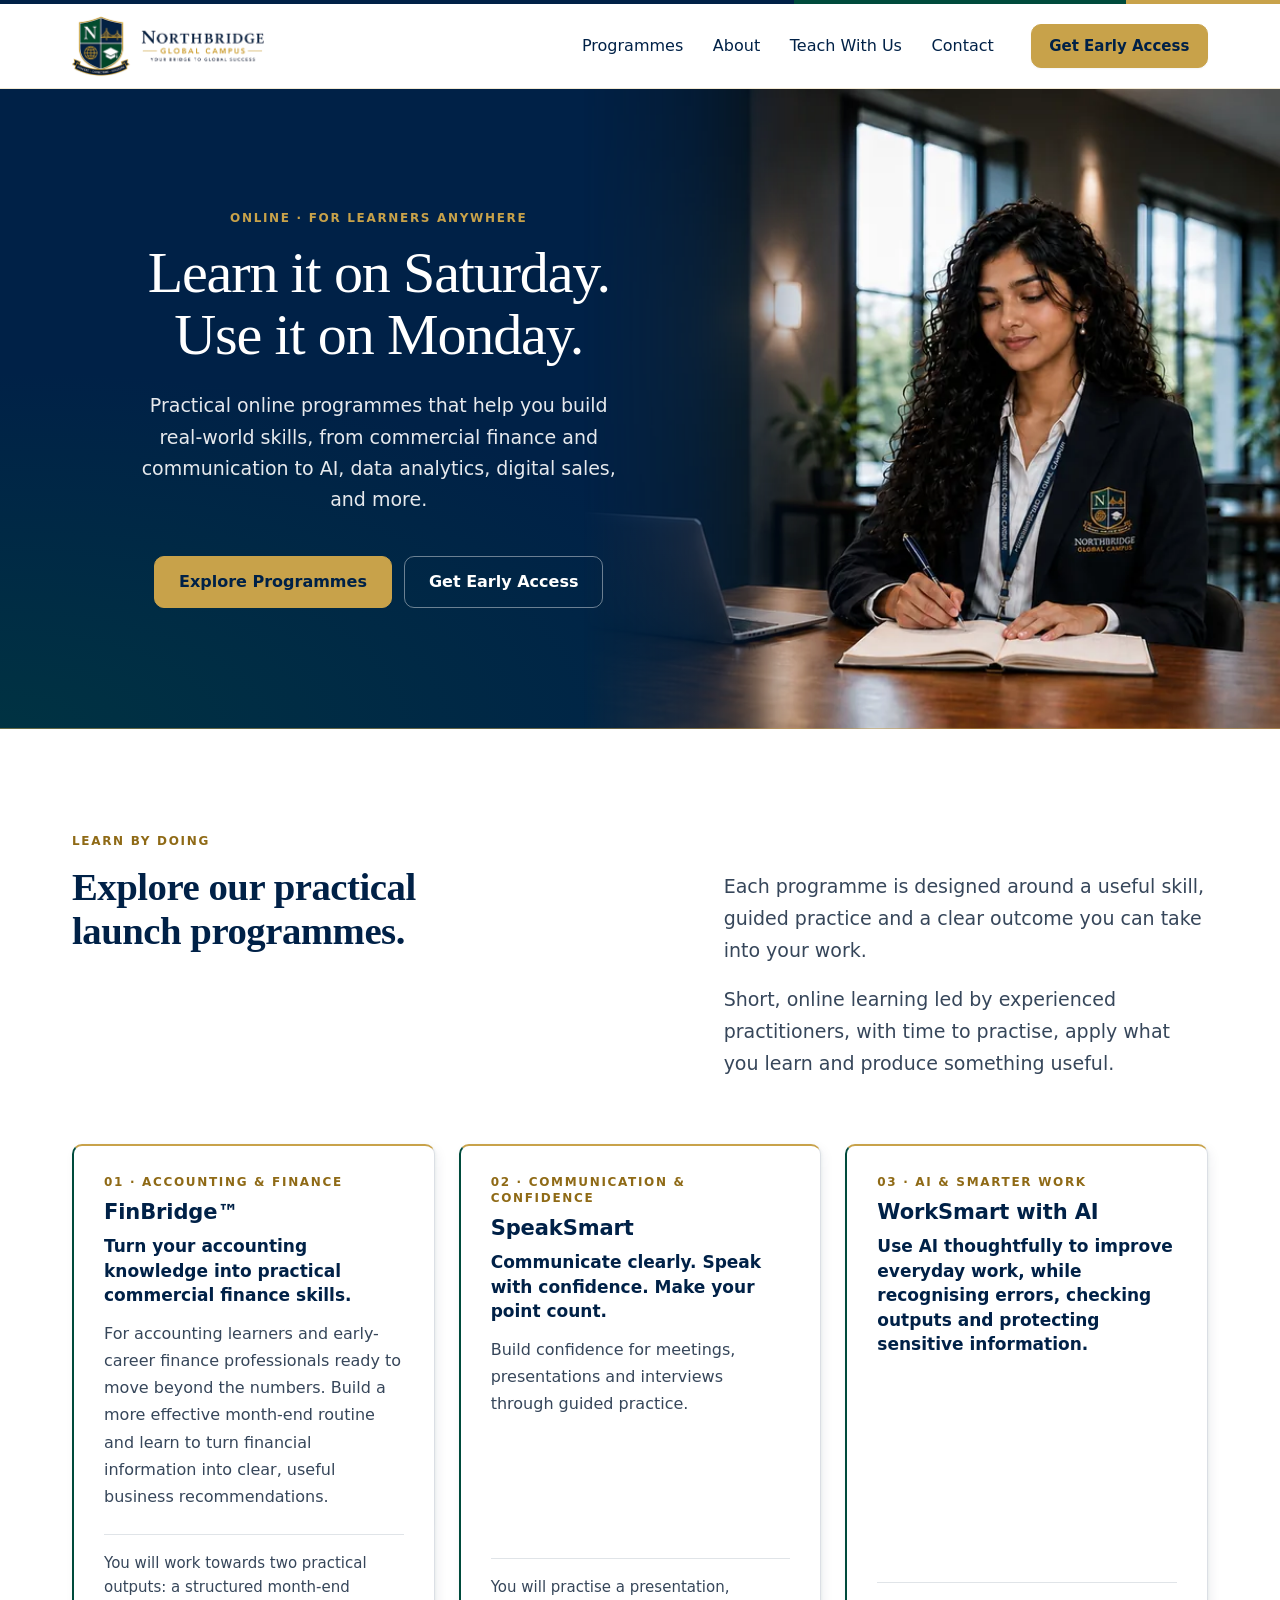
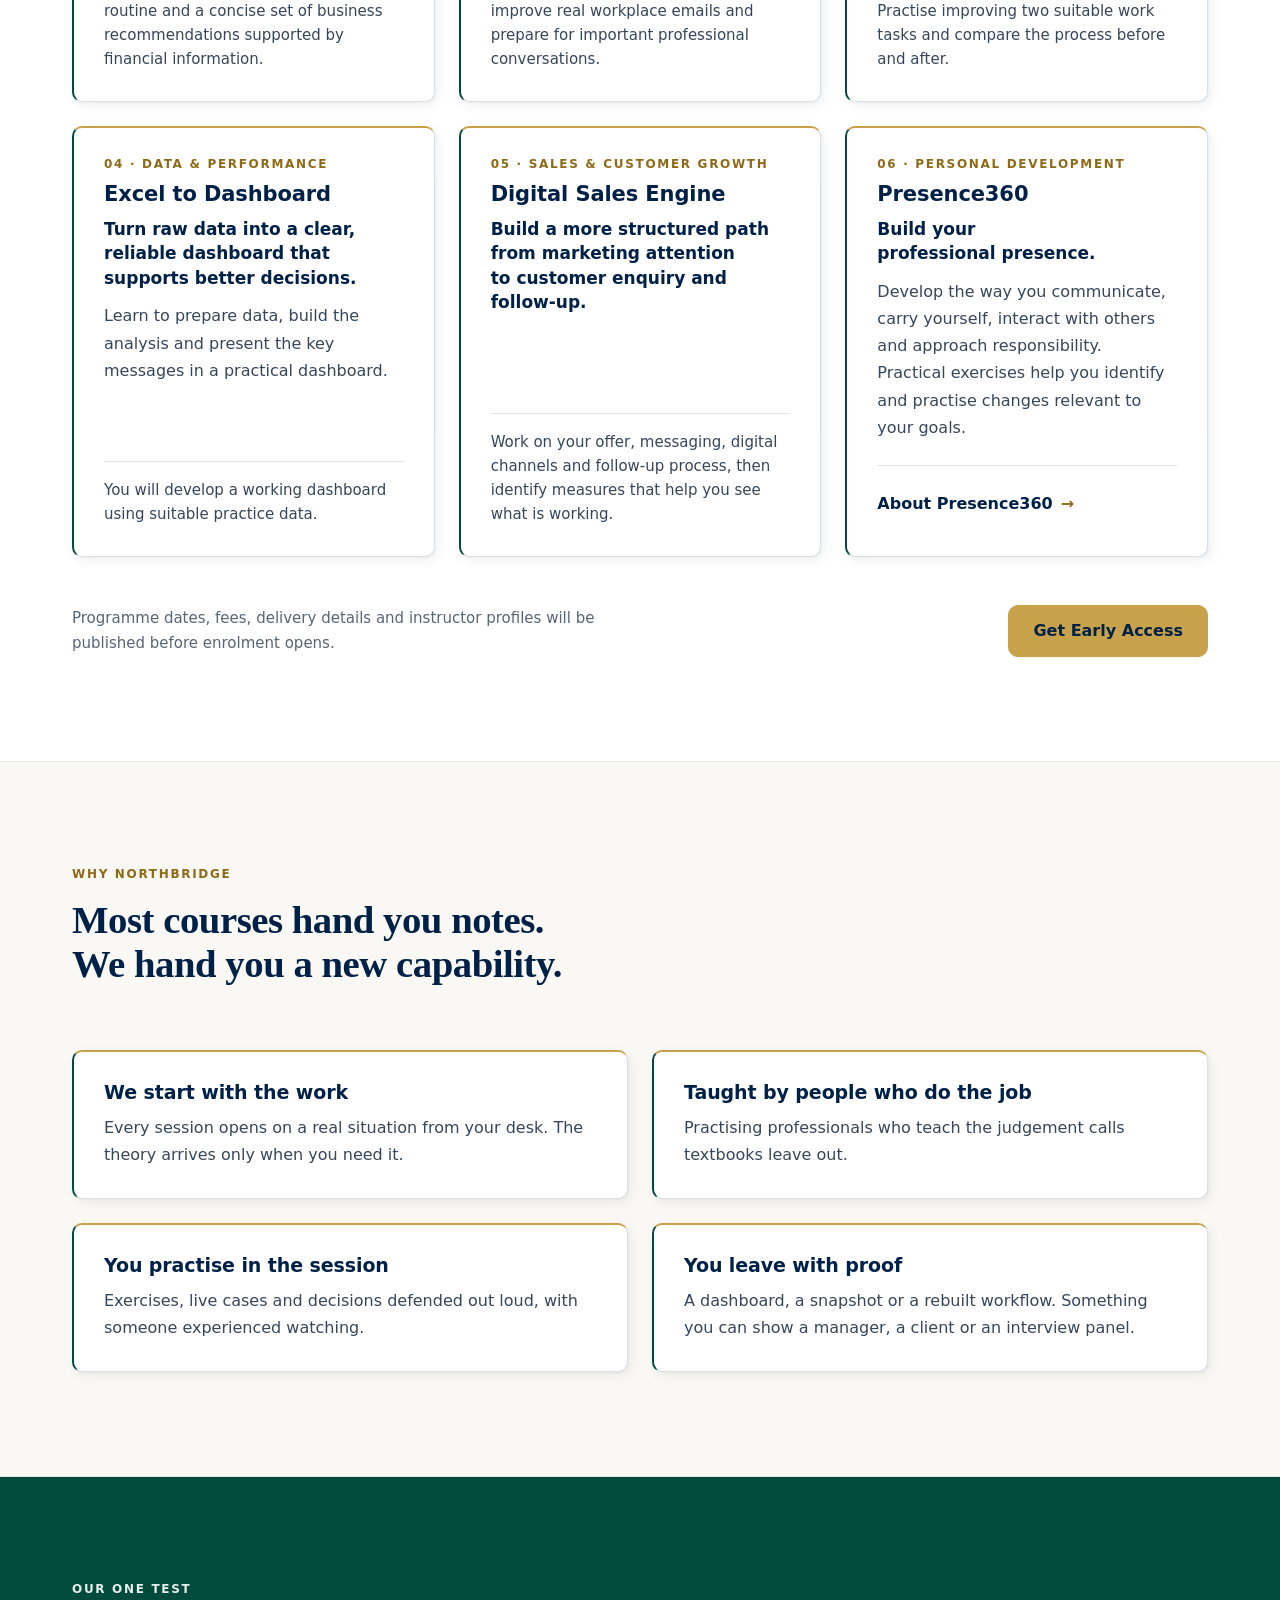
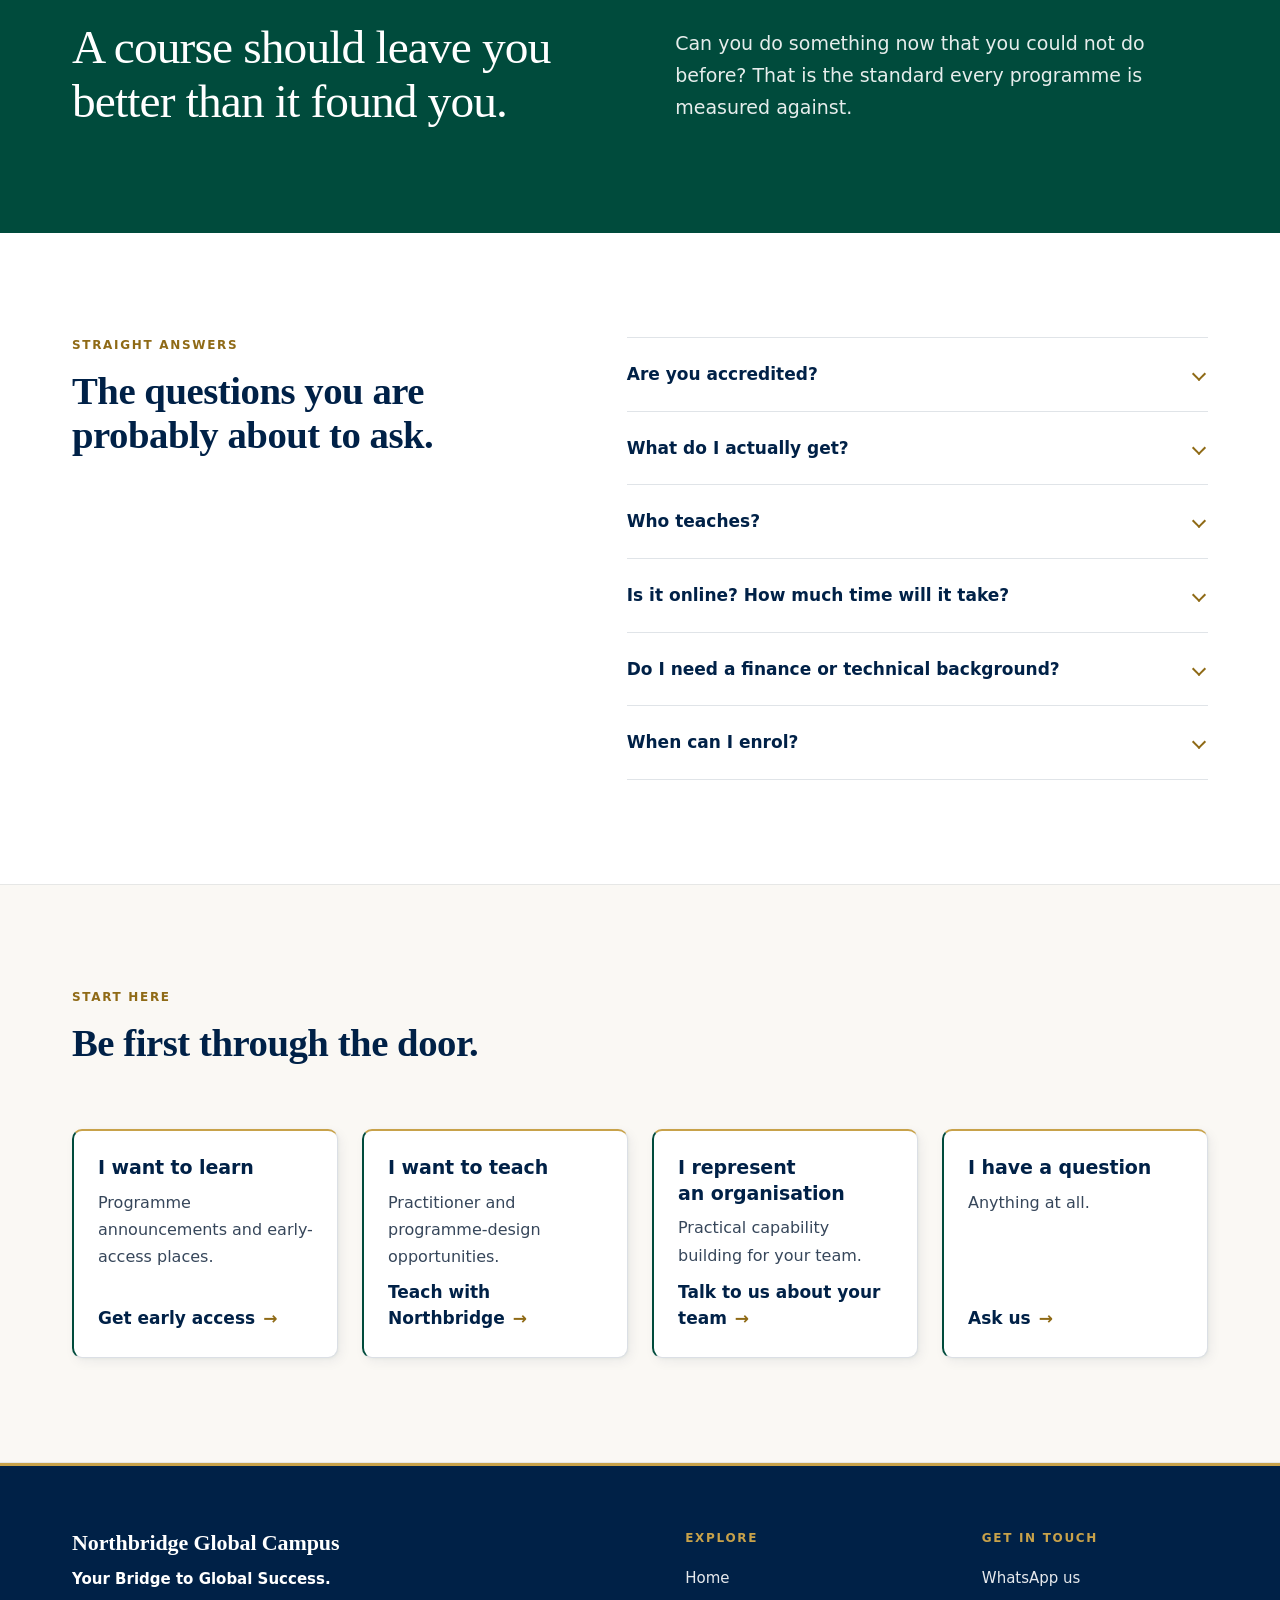
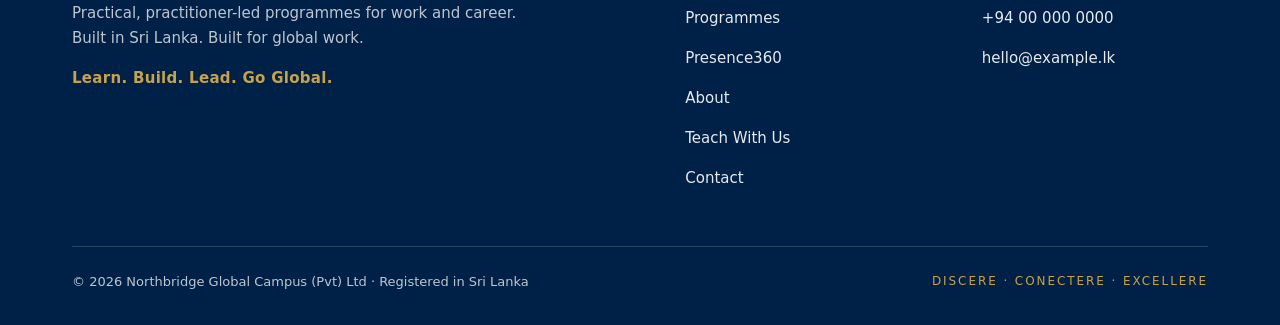
==== commit 38af4d75: "content: home page wording revision Co-Authored-By: Claude Opus 5.5 <noreply@anthropic.com>" ====
--- a/index.html
+++ b/index.html
@@ -4,7 +4,7 @@
 <meta charset="utf-8" />
 <meta name="viewport" content="width=device-width, initial-scale=1" />
 <title>Northbridge Global Campus | Learn it on Saturday. Use it on Monday.</title>
-<meta name="description" content="Short, practitioner-led online programmes in accounting and finance, communication, AI, data and digital sales, built around the work you actually do." />
+<meta name="description" content="Practical online programmes that help you build real-world skills, from commercial finance and communication to AI, data analytics, digital sales, and more." />
 
 <!-- Canonical, og:url and social-image tags are deliberately omitted: the
      production domain is not confirmed, and absolute URLs on a placeholder
@@ -15,11 +15,11 @@
 <meta property="og:site_name" content="Northbridge Global Campus" />
 <meta property="og:locale" content="en_LK" />
 <meta property="og:title" content="Northbridge Global Campus | Learn it on Saturday. Use it on Monday." />
-<meta property="og:description" content="Short, practitioner-led online programmes in accounting and finance, communication, AI, data and digital sales, built around the work you actually do." />
+<meta property="og:description" content="Practical online programmes that help you build real-world skills, from commercial finance and communication to AI, data analytics, digital sales, and more." />
 
 <meta name="twitter:card" content="summary" />
 <meta name="twitter:title" content="Northbridge Global Campus | Learn it on Saturday. Use it on Monday." />
-<meta name="twitter:description" content="Short, practitioner-led online programmes in accounting and finance, communication, AI, data and digital sales, built around the work you actually do." />
+<meta name="twitter:description" content="Practical online programmes that help you build real-world skills, from commercial finance and communication to AI, data analytics, digital sales, and more." />
 
 <meta name="theme-color" content="#002147" />
 <link rel="icon" href="assets/favicon-32.png" sizes="32x32" />
@@ -79,10 +79,10 @@
       <div class="hero-copy">
         <p class="eyebrow">ONLINE &middot; FOR LEARNERS ANYWHERE</p>
         <h1>Learn it on Saturday. Use it on Monday.</h1>
-        <p class="lede">Short, practitioner-led online programmes in accounting and finance, communication, AI, data and digital sales, built around the work you actually do.</p>
+        <p class="lede">Practical online programmes that help you build real-world skills, from commercial finance and communication to AI, data analytics, digital sales, and more.</p>
         <div class="btn-row">
-          <a class="btn btn-primary" href="#programmes">See the Launch Programmes</a>
-          <a class="btn btn-secondary" data-wa="Hello Northbridge, I would like to know more about your programmes." href="#">Chat on WhatsApp</a>
+          <a class="btn btn-primary" href="#programmes">Explore Programmes</a>
+          <a class="btn btn-secondary" href="contact.html?enquiry=learn#register-interest">Get Early Access</a>
         </div>
       </div>
     </div>
@@ -110,11 +110,12 @@
     <div class="shell">
       <div class="section-head">
         <div class="section-title">
-          <p class="eyebrow">The launch programmes</p>
-          <h2>Six programmes. Six things you will be able to do by the end.</h2>
+          <p class="eyebrow">Learn by doing</p>
+          <h2>Explore our practical launch programmes.</h2>
         </div>
         <div class="section-body">
-          <p class="section-lede">Each one is short, online, practitioner-led and built around a real output.</p>
+          <p class="section-lede">Each programme is designed around a useful skill, guided practice and a clear outcome you can take into your work.</p>
+          <p class="section-lede">Short, online learning led by experienced practitioners, with time to practise, apply what you learn and produce something useful.</p>
         </div>
       </div>
 
@@ -122,53 +123,51 @@
         <li class="prog-card" id="finbridge">
           <p class="prog-num">01 &middot; Accounting &amp; Finance</p>
           <h3>FinBridge&trade;</h3>
-          <p class="prog-promise">Don&rsquo;t just qualify. Become effective.</p>
-          <p class="prog-desc">For people who have passed their accounting exams: faster month-ends, and numbers turned into advice the business can act on.</p>
-          <div class="prog-output">
-            <p><strong>You finish with:</strong> a faster month-end routine of your own, rebuilt step by step, and a short set of recommendations you could take to a manager.</p>
+          <p class="prog-promise">Turn your accounting knowledge into practical commercial finance skills.</p>
+          <p class="prog-desc">For accounting learners and early-career finance professionals ready to move beyond the numbers. Build a more effective month-end routine and learn to turn financial information into clear, useful business recommendations.</p>
+          <div class="prog-output">
+            <p>You will work towards two practical outputs: a structured month-end routine and a concise set of business recommendations supported by financial information.</p>
           </div>
         </li>
         <li class="prog-card" id="speaksmart">
           <p class="prog-num">02 &middot; Communication &amp; Confidence</p>
           <h3>SpeakSmart</h3>
-          <p class="prog-promise">Know what to say. Know how to say it. Be heard.</p>
-          <p class="prog-desc">For capable professionals who hesitate in meetings, presentations and interviews. We practise the real moments until speaking up feels natural.</p>
-          <div class="prog-output">
-            <p><strong>You finish with:</strong> a delivered presentation, a rewritten set of your own work emails, and a plan for the conversations you have been avoiding.</p>
+          <p class="prog-promise">Communicate clearly. Speak with confidence. Make your point count.</p>
+          <p class="prog-desc">Build confidence for meetings, presentations and interviews through guided practice.</p>
+          <div class="prog-output">
+            <p>You will practise a presentation, improve real workplace emails and prepare for important professional conversations.</p>
           </div>
         </li>
         <li class="prog-card" id="worksmart-with-ai">
           <p class="prog-num">03 &middot; AI &amp; Smarter Work</p>
           <h3>WorkSmart with AI</h3>
-          <p class="prog-promise">Use AI to work more efficiently, and know when to check its output.</p>
-          <p class="prog-desc">Practical AI for everyday office work, practised on your own tasks, including where the tools are confidently wrong.</p>
-          <div class="prog-output">
-            <p><strong>You finish with:</strong> two workflows from your own job, rebuilt and timed before and after.</p>
+          <p class="prog-promise">Use AI thoughtfully to improve everyday work, while recognising errors, checking outputs and protecting sensitive information.</p>
+          <div class="prog-output">
+            <p>Practise improving two suitable work tasks and compare the process before and after.</p>
           </div>
         </li>
         <li class="prog-card" id="excel-to-dashboard">
           <p class="prog-num">04 &middot; Data &amp; Performance</p>
           <h3>Excel to Dashboard</h3>
-          <p class="prog-promise">From a sheet nobody trusts to a report a decision can be made from.</p>
-          <p class="prog-desc">Clean the data, build the logic, then build the view that lets a busy person decide in thirty seconds.</p>
-          <div class="prog-output">
-            <p><strong>You finish with:</strong> a working dashboard, built from real data, that you can take straight to work.</p>
+          <p class="prog-promise">Turn raw data into a clear, reliable dashboard that supports better decisions.</p>
+          <p class="prog-desc">Learn to prepare data, build the analysis and present the key messages in a practical dashboard.</p>
+          <div class="prog-output">
+            <p>You will develop a working dashboard using suitable practice data.</p>
           </div>
         </li>
         <li class="prog-card" id="digital-sales-engine">
           <p class="prog-num">05 &middot; Sales &amp; Customer Growth</p>
           <h3>Digital Sales Engine</h3>
-          <p class="prog-promise">Turn attention into enquiries, and enquiries into paying customers.</p>
-          <p class="prog-desc">Offer, message, ads, WhatsApp and follow-up, plus the numbers that show which part is leaking.</p>
-          <div class="prog-output">
-            <p><strong>You finish with:</strong> a live funnel for your own business or a case business, and the dashboard to measure it.</p>
+          <p class="prog-promise">Build a more structured path from marketing attention to customer enquiry and follow-up.</p>
+          <div class="prog-output">
+            <p>Work on your offer, messaging, digital channels and follow-up process, then identify measures that help you see what is working.</p>
           </div>
         </li>
         <li class="prog-card" id="presence360">
-          <p class="prog-num">06 &middot; Personality Development</p>
+          <p class="prog-num">06 &middot; Personal Development</p>
           <h3>Presence360</h3>
-          <p class="prog-promise">Look confident. Sound confident. Lead with confidence.</p>
-          <p class="prog-desc">A short, practical crash course on how you look, sound, come across and lead.</p>
+          <p class="prog-promise">Build your professional presence.</p>
+          <p class="prog-desc">Develop the way you communicate, carry yourself, interact with others and approach responsibility. Practical exercises help you identify and practise changes relevant to your goals.</p>
           <div class="prog-output">
             <p><a class="route-link" href="presence360.html">About Presence360</a></p>
           </div>
@@ -177,7 +176,7 @@
 
       <div class="prog-after">
         <div>
-          <p class="fine">Dates, fees and lecturer details are confirmed programme by programme.</p>
+          <p class="fine">Programme dates, fees, delivery details and instructor profiles will be published before enrolment opens.</p>
         </div>
         <div class="btn-row">
           <a class="btn btn-primary" href="contact.html?enquiry=learn#register-interest">Get Early Access</a>
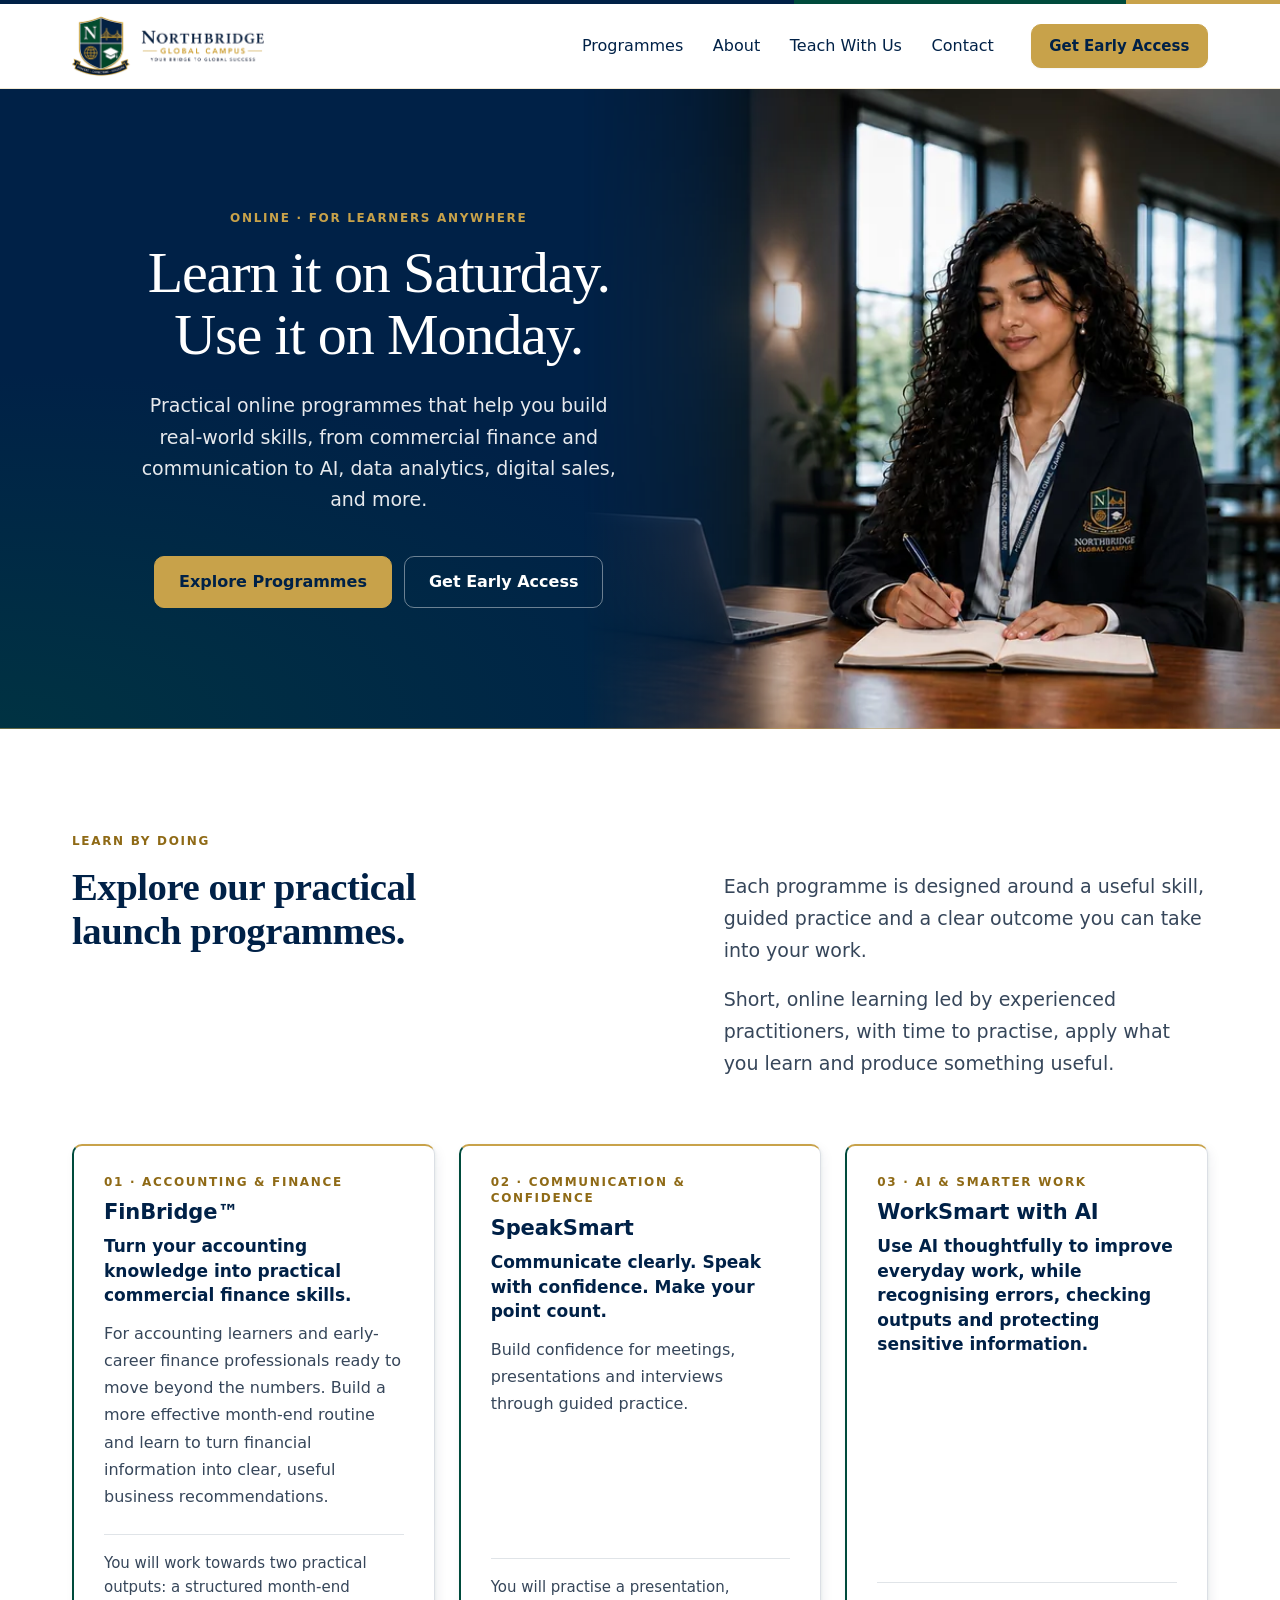
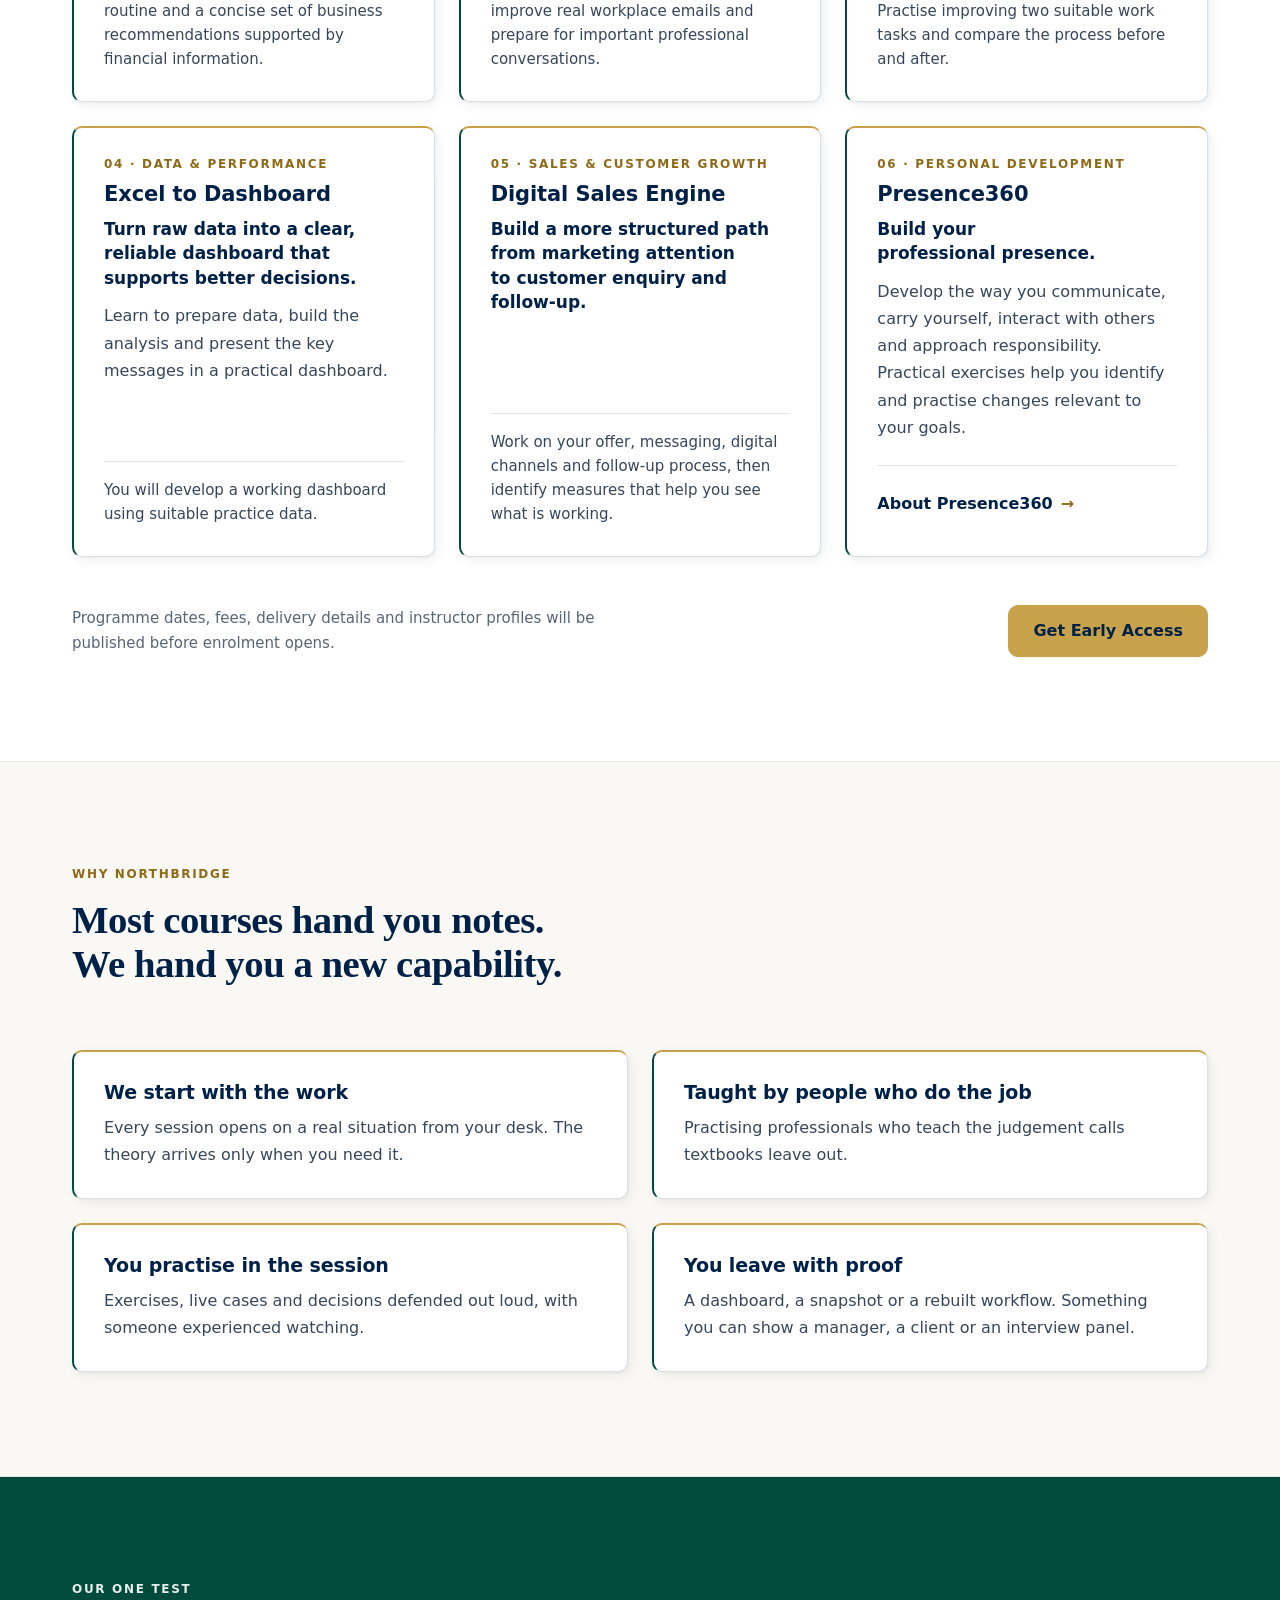
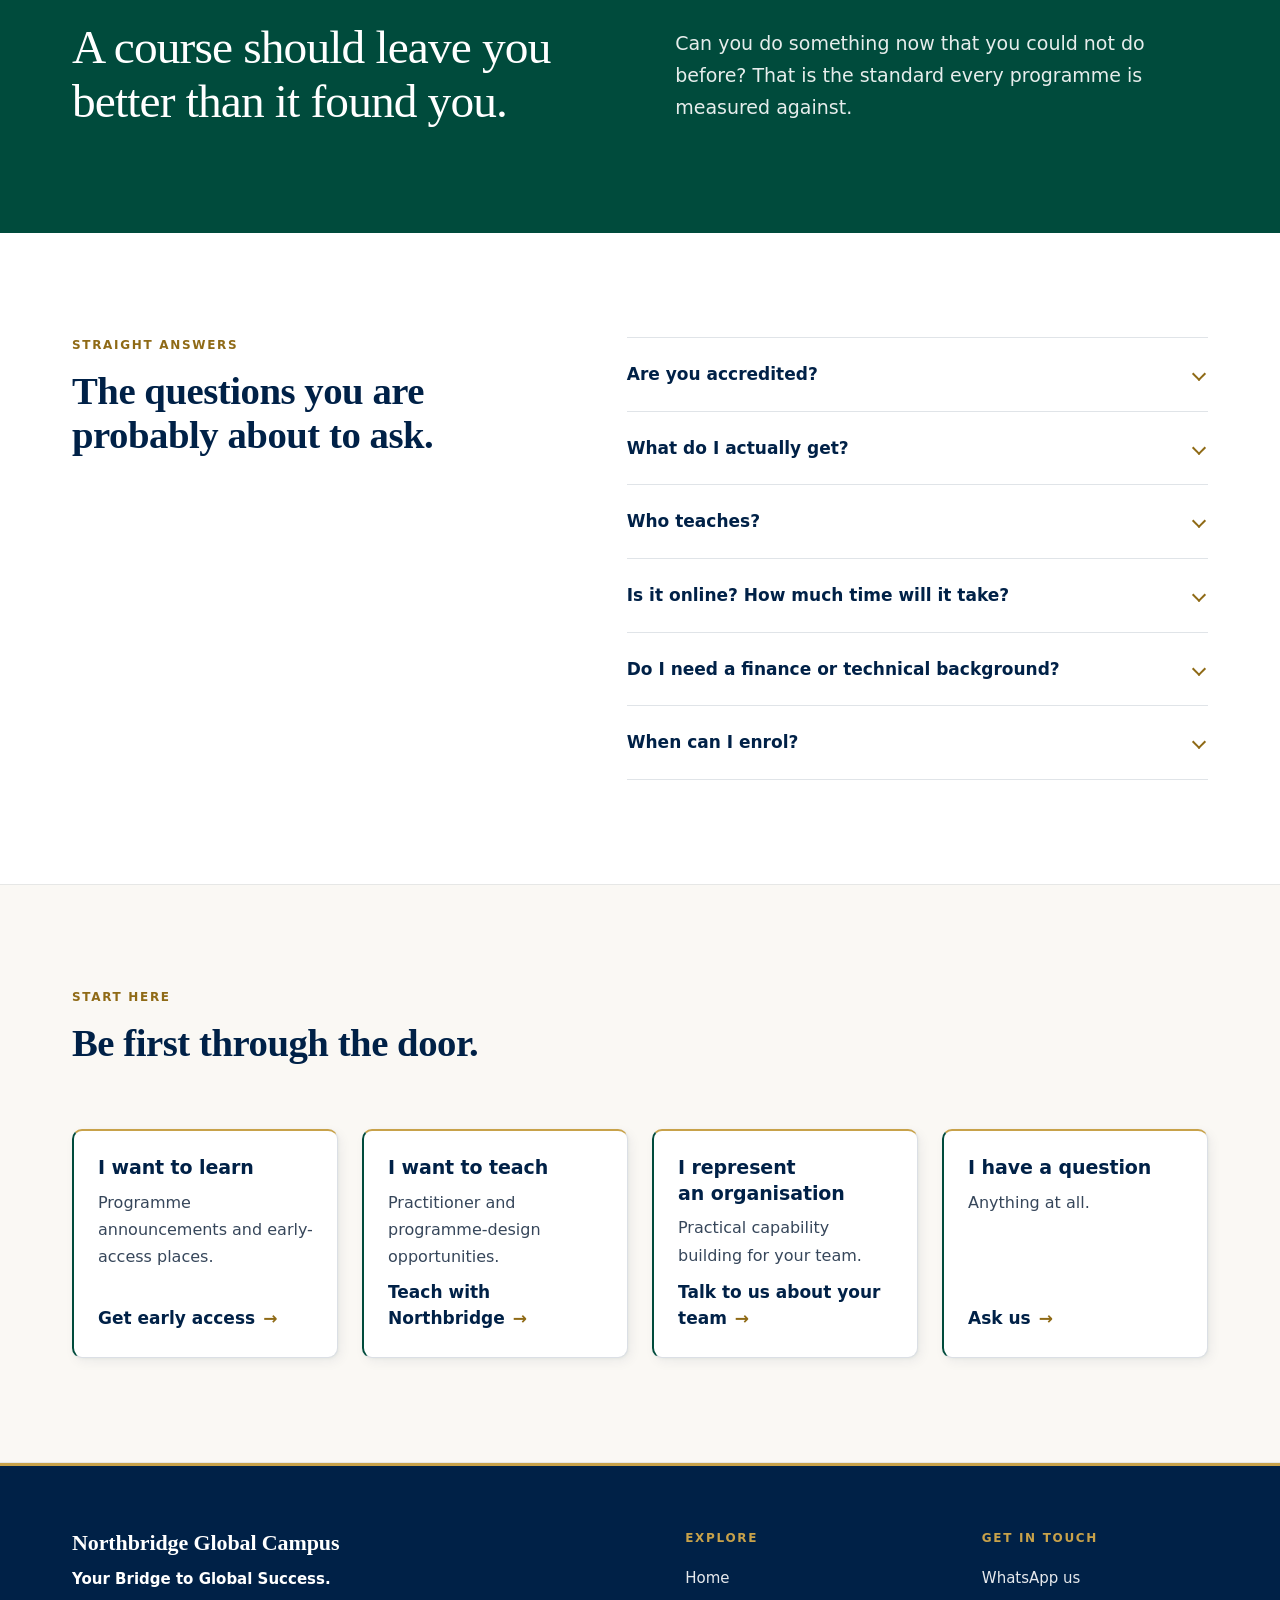
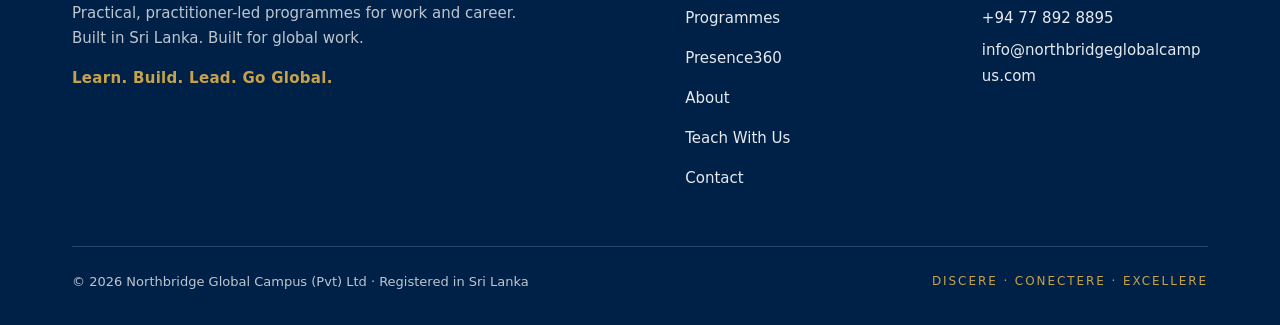
==== commit 8cf7210f: "feat: go live on northbridgeglobalcampus.com with real contact details Co-Authored-By: Claude Opus 5" ====
--- a/index.html
+++ b/index.html
@@ -6,10 +6,12 @@
 <title>Northbridge Global Campus | Learn it on Saturday. Use it on Monday.</title>
 <meta name="description" content="Practical online programmes that help you build real-world skills, from commercial finance and communication to AI, data analytics, digital sales, and more." />
 
-<!-- Canonical, og:url and social-image tags are deliberately omitted: the
-     production domain is not confirmed, and absolute URLs on a placeholder
-     domain are invalid. Add them once the domain is set — see
-     MEETING-DECISIONS.md, items B1 and F18. -->
+<link rel="canonical" href="https://www.northbridgeglobalcampus.com/" />
+<meta property="og:url" content="https://www.northbridgeglobalcampus.com/" />
+<meta property="og:image" content="https://www.northbridgeglobalcampus.com/assets/og-image.png" />
+<meta property="og:image:width" content="1200" />
+<meta property="og:image:height" content="630" />
+<meta property="og:image:alt" content="The Northbridge Global Campus crest and name." />
 
 <meta property="og:type" content="website" />
 <meta property="og:site_name" content="Northbridge Global Campus" />
@@ -17,7 +19,8 @@
 <meta property="og:title" content="Northbridge Global Campus | Learn it on Saturday. Use it on Monday." />
 <meta property="og:description" content="Practical online programmes that help you build real-world skills, from commercial finance and communication to AI, data analytics, digital sales, and more." />
 
-<meta name="twitter:card" content="summary" />
+<meta name="twitter:card" content="summary_large_image" />
+<meta name="twitter:image" content="https://www.northbridgeglobalcampus.com/assets/og-image.png" />
 <meta name="twitter:title" content="Northbridge Global Campus | Learn it on Saturday. Use it on Monday." />
 <meta name="twitter:description" content="Practical online programmes that help you build real-world skills, from commercial finance and communication to AI, data analytics, digital sales, and more." />
 
@@ -332,8 +335,8 @@
         <p class="lbl">Get in touch</p>
         <ul>
           <li><a data-wa="Hello Northbridge, I would like to know more." href="#">WhatsApp us</a></li>
-          <li><a data-tel href="#"><span data-tel-text>Loading&hellip;</span></a></li>
-          <li><a data-email href="#"><span data-email-text>Loading&hellip;</span></a></li>
+          <li><a data-tel href="tel:+94778928895"><span data-tel-text>+94 77 892 8895</span></a></li>
+          <li><a data-email href="mailto:info@northbridgeglobalcampus.com"><span data-email-text>info@northbridgeglobalcampus.com</span></a></li>
         </ul>
       </div>
 
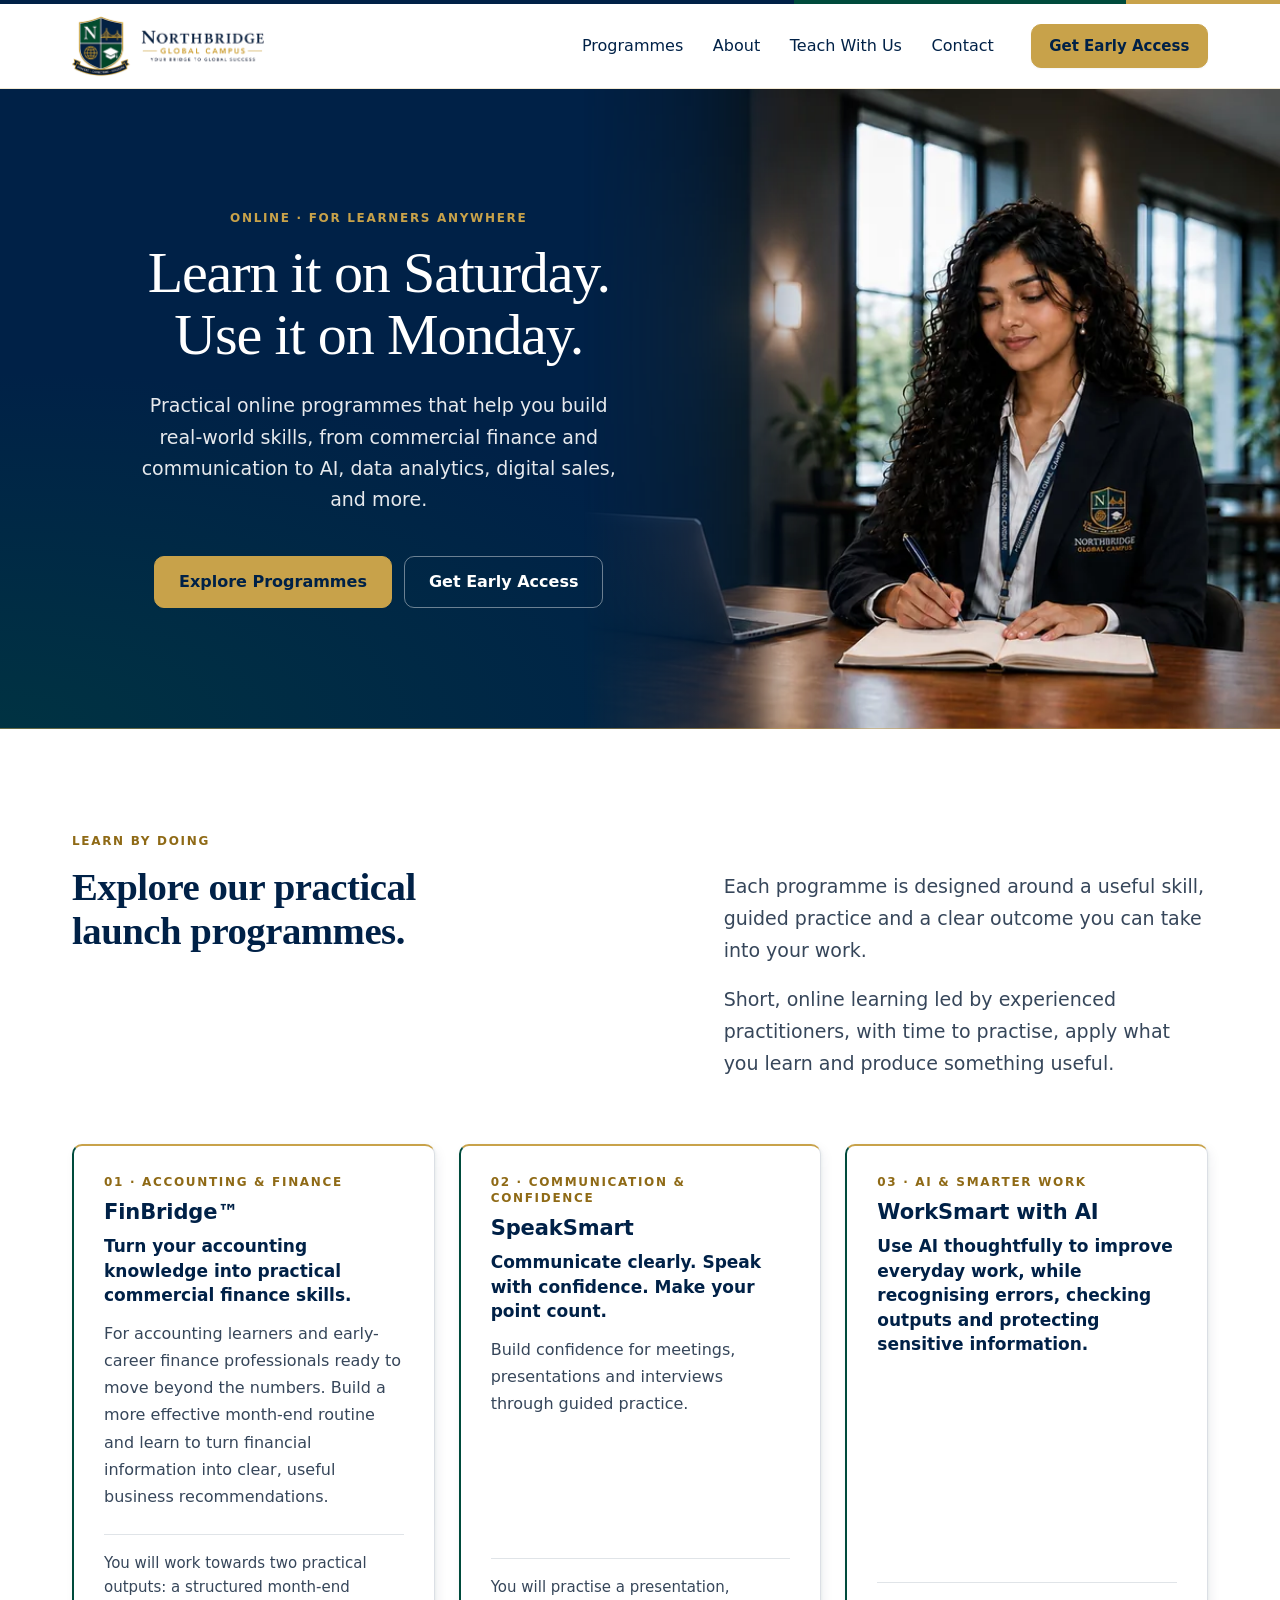
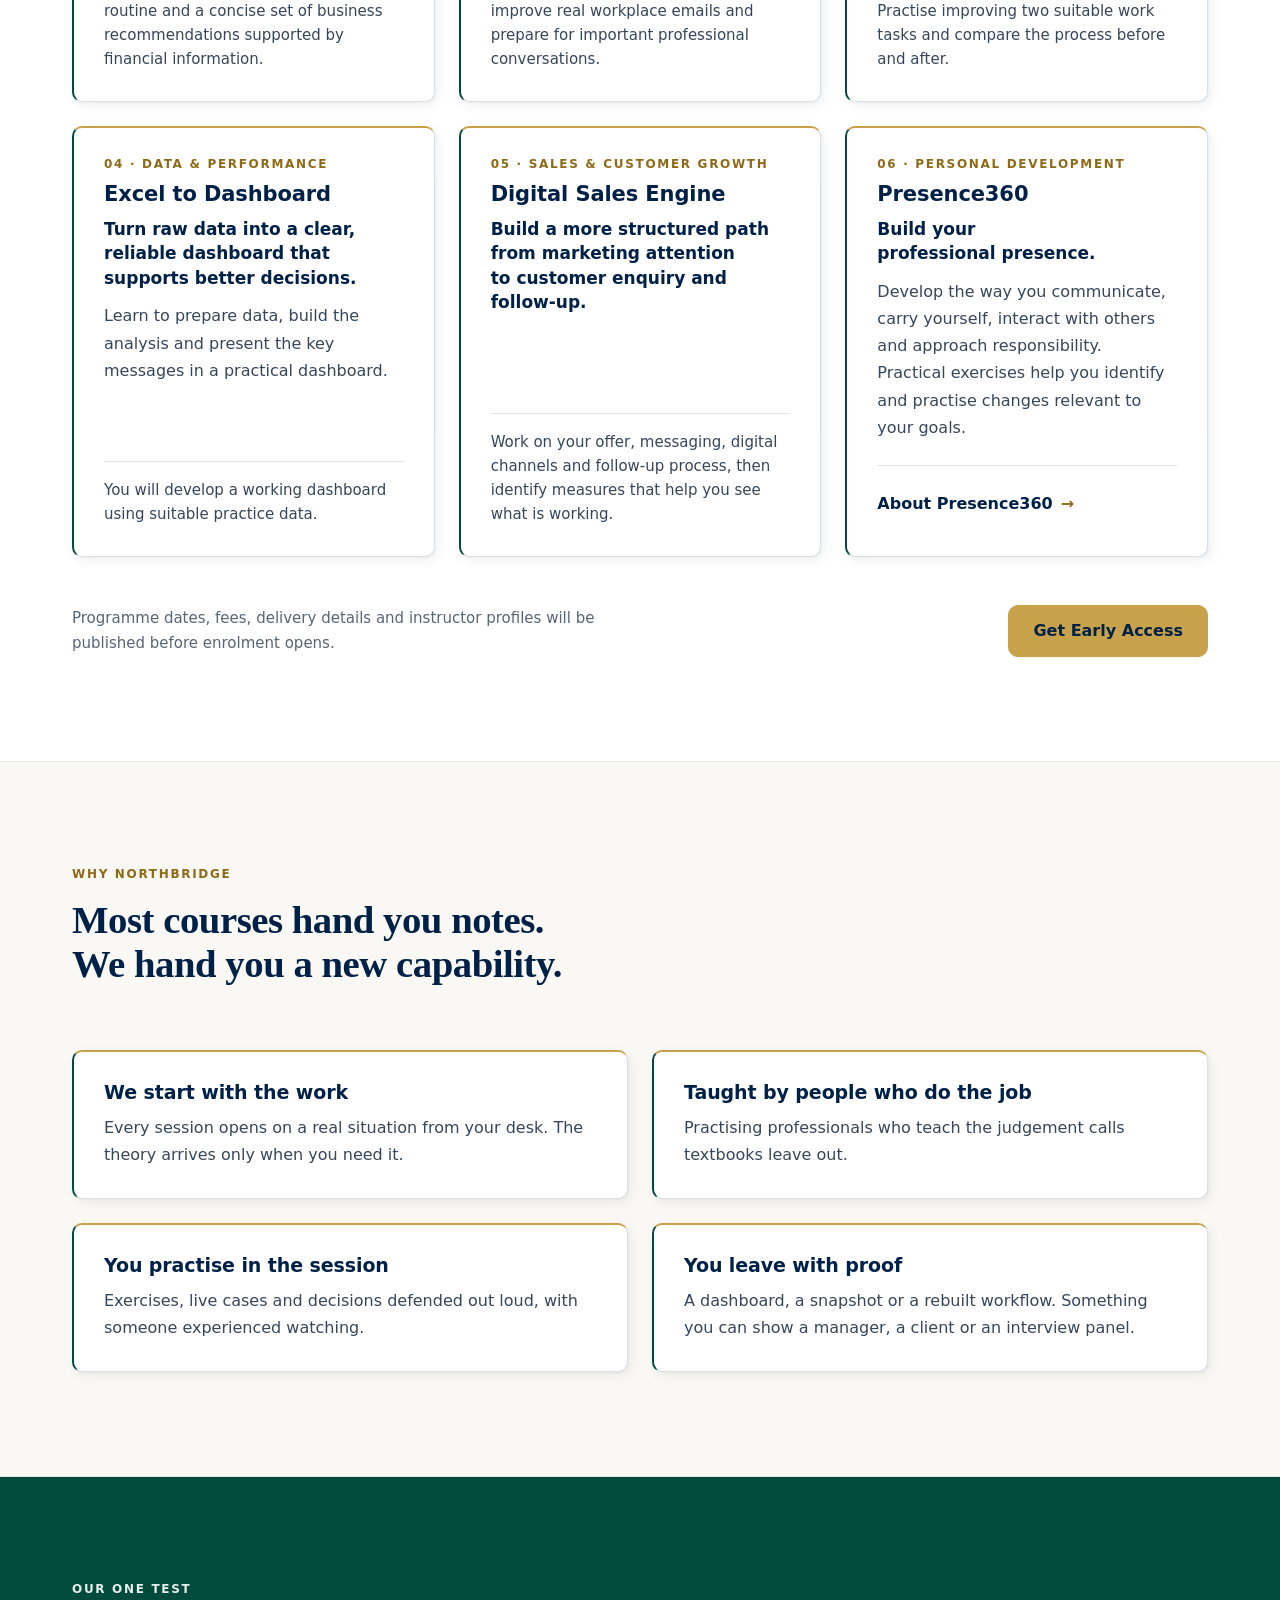
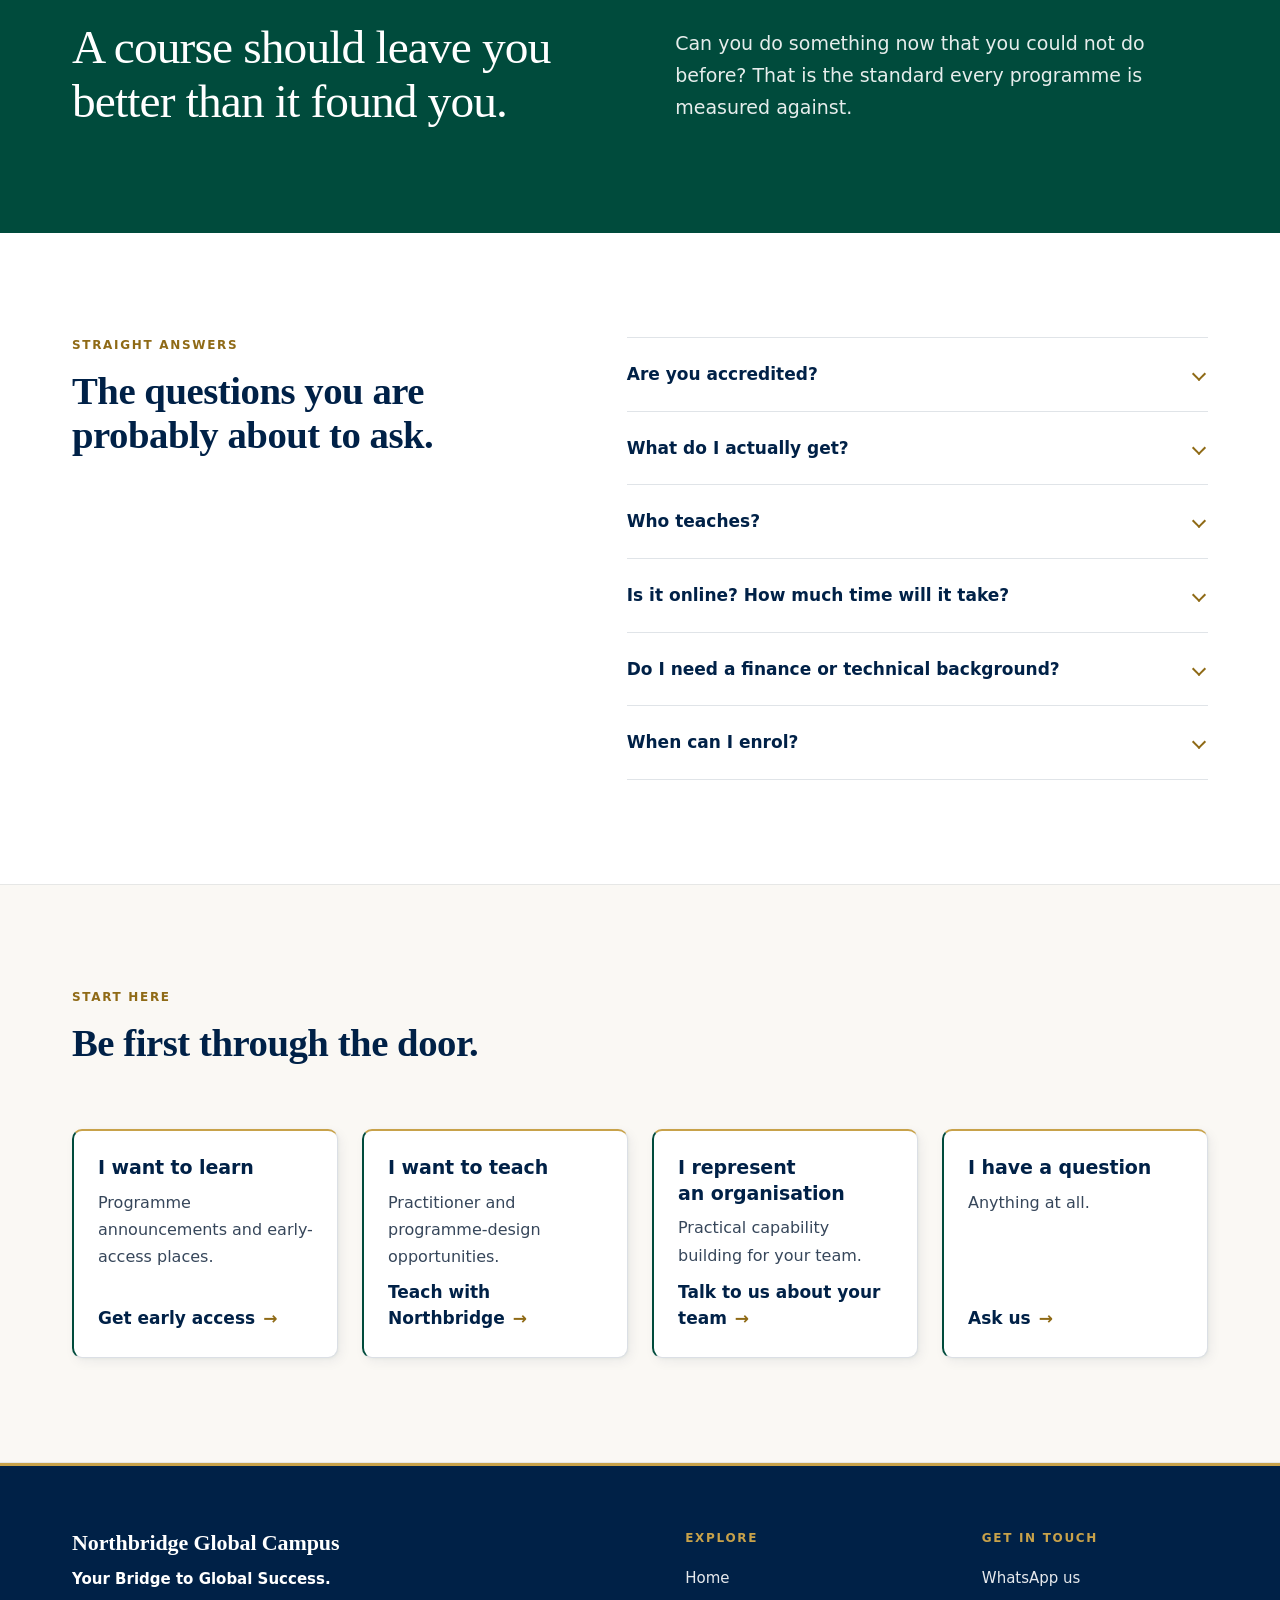
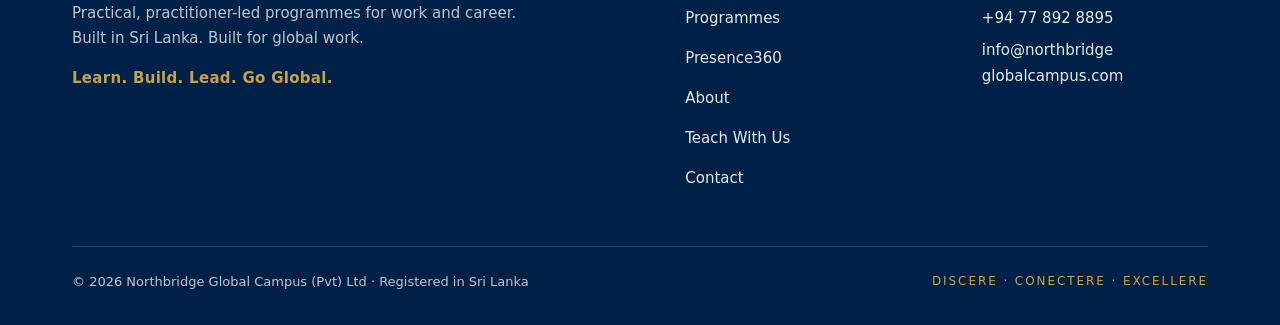
==== commit f4ee15cd: "fix: email address wraps only at @ or after northbridge Co-Authored-By: Claude Opus 5.5 <noreply@ant" ====
--- a/index.html
+++ b/index.html
@@ -336,7 +336,7 @@
         <ul>
           <li><a data-wa="Hello Northbridge, I would like to know more." href="#">WhatsApp us</a></li>
           <li><a data-tel href="tel:+94778928895"><span data-tel-text>+94 77 892 8895</span></a></li>
-          <li><a data-email href="mailto:info@northbridgeglobalcampus.com"><span data-email-text>info@northbridgeglobalcampus.com</span></a></li>
+          <li><a data-email href="mailto:info@northbridgeglobalcampus.com"><span data-email-text>info@<wbr>northbridge<wbr>globalcampus.com</span></a></li>
         </ul>
       </div>
 
--- a/assets/styles.css
+++ b/assets/styles.css
@@ -875,7 +875,7 @@
 
 /* contact methods — the one clickable card */
 .contact-methods{ display:grid; gap:var(--sp-3); }
-@media (min-width:48em){ .contact-methods{ grid-template-columns:repeat(3,minmax(0,1fr)); gap:var(--sp-4); } }
+@media (min-width:64em){ .contact-methods{ grid-template-columns:repeat(3,minmax(0,1fr)); gap:var(--sp-4); } }
 .method{
   display:flex; align-items:center; gap:var(--sp-4);
   min-height:84px; padding:var(--sp-4) var(--sp-5);
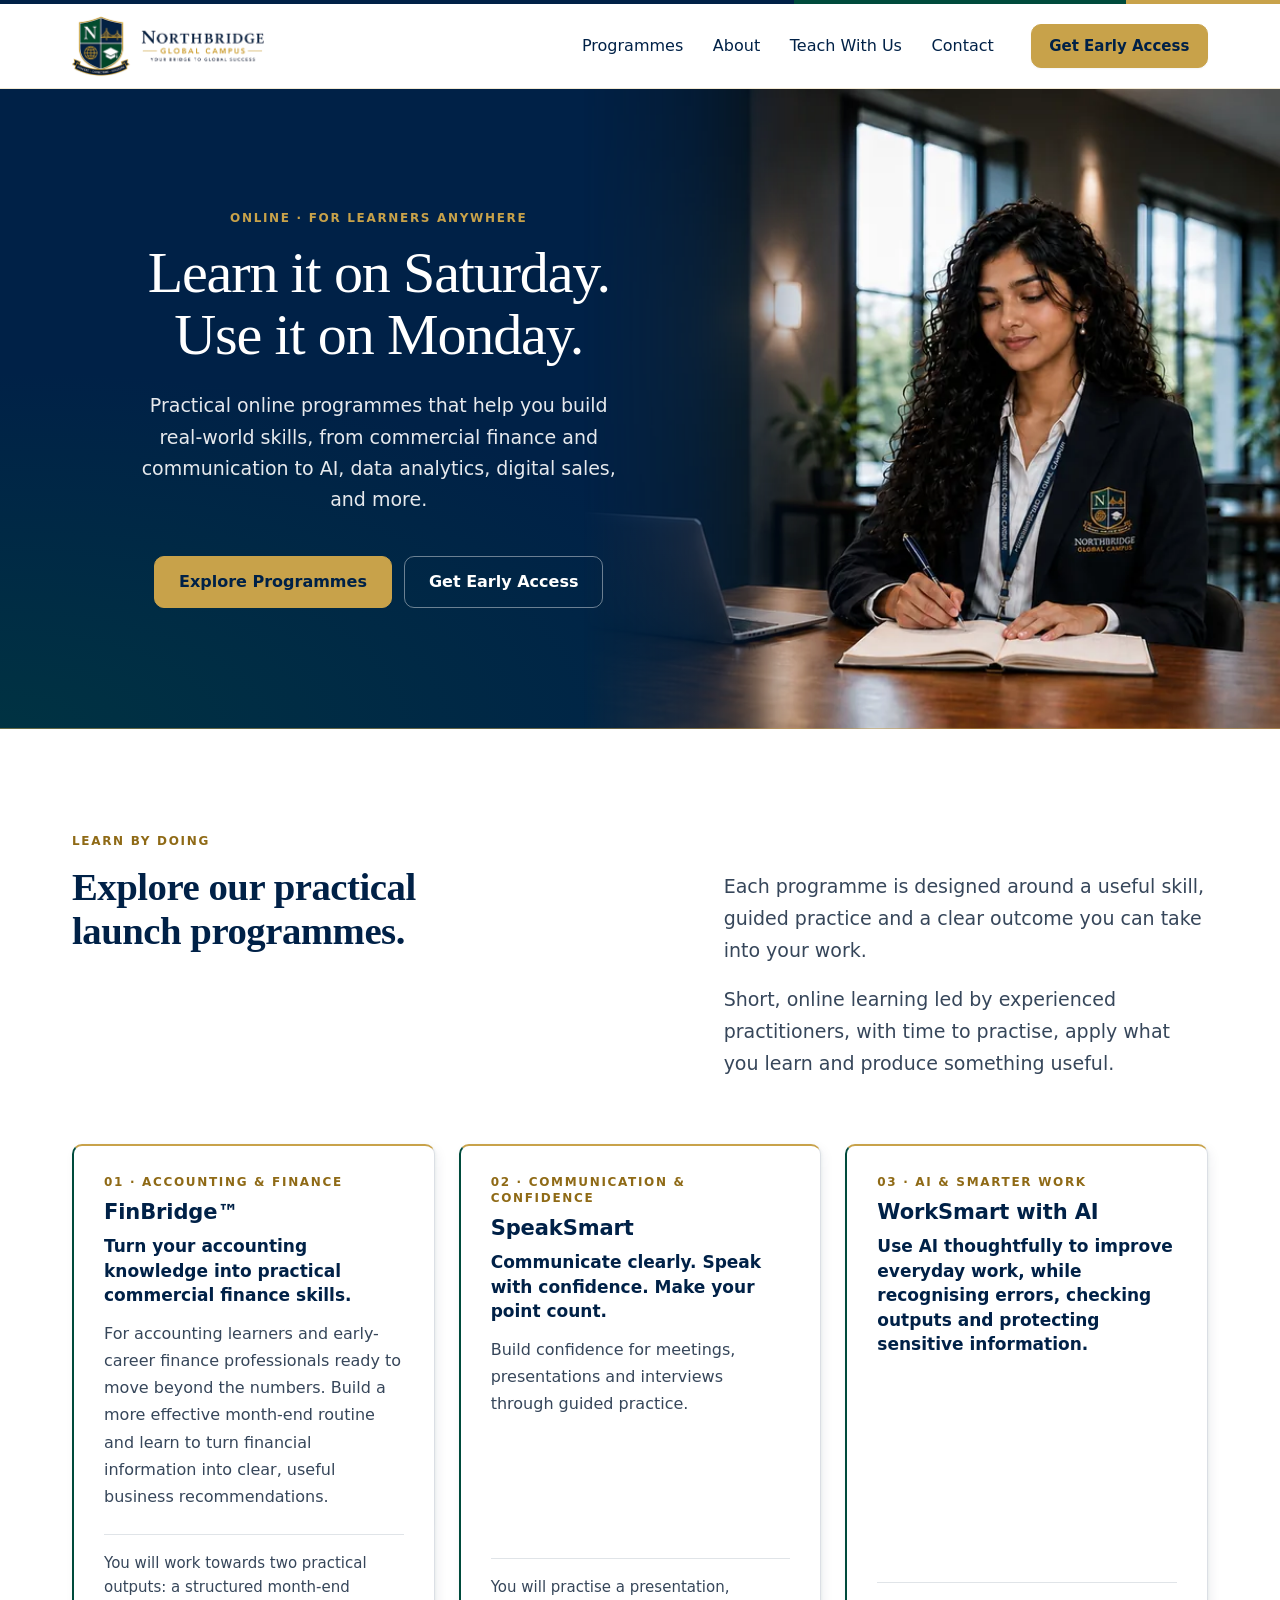
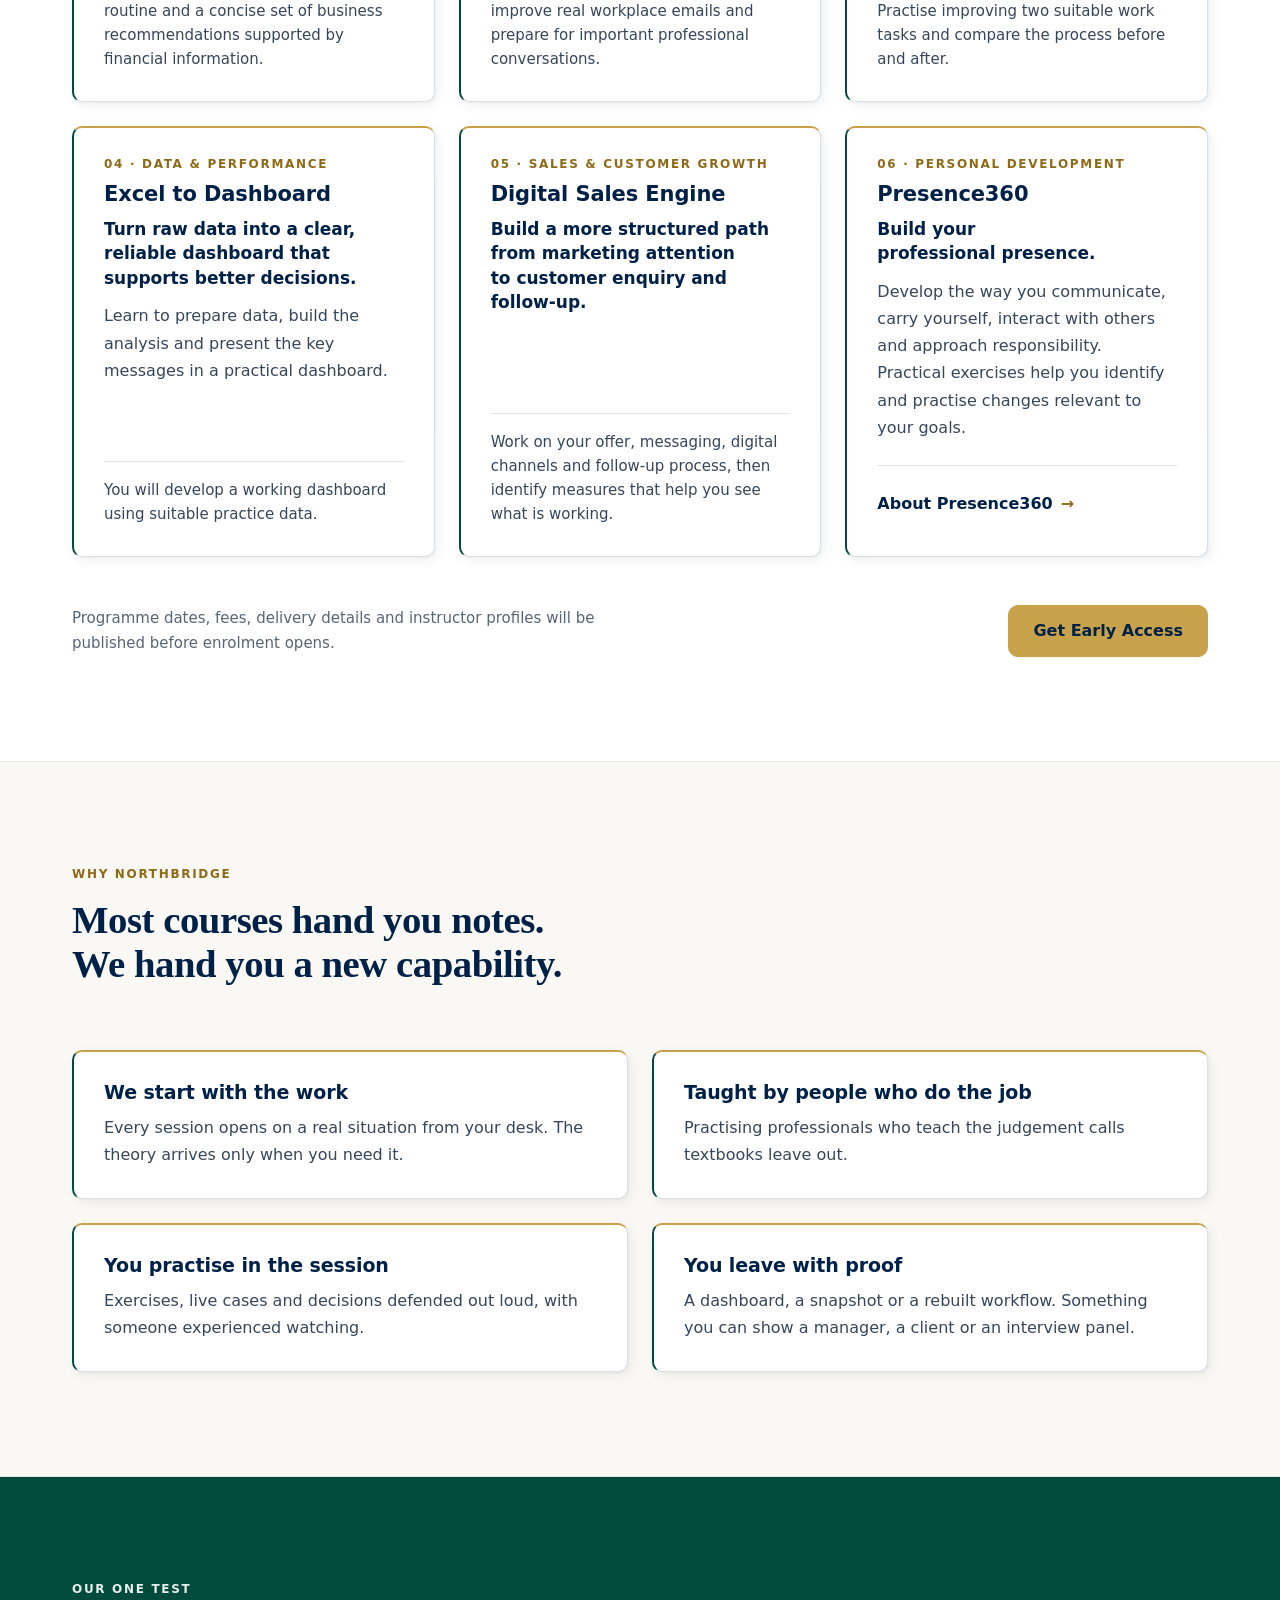
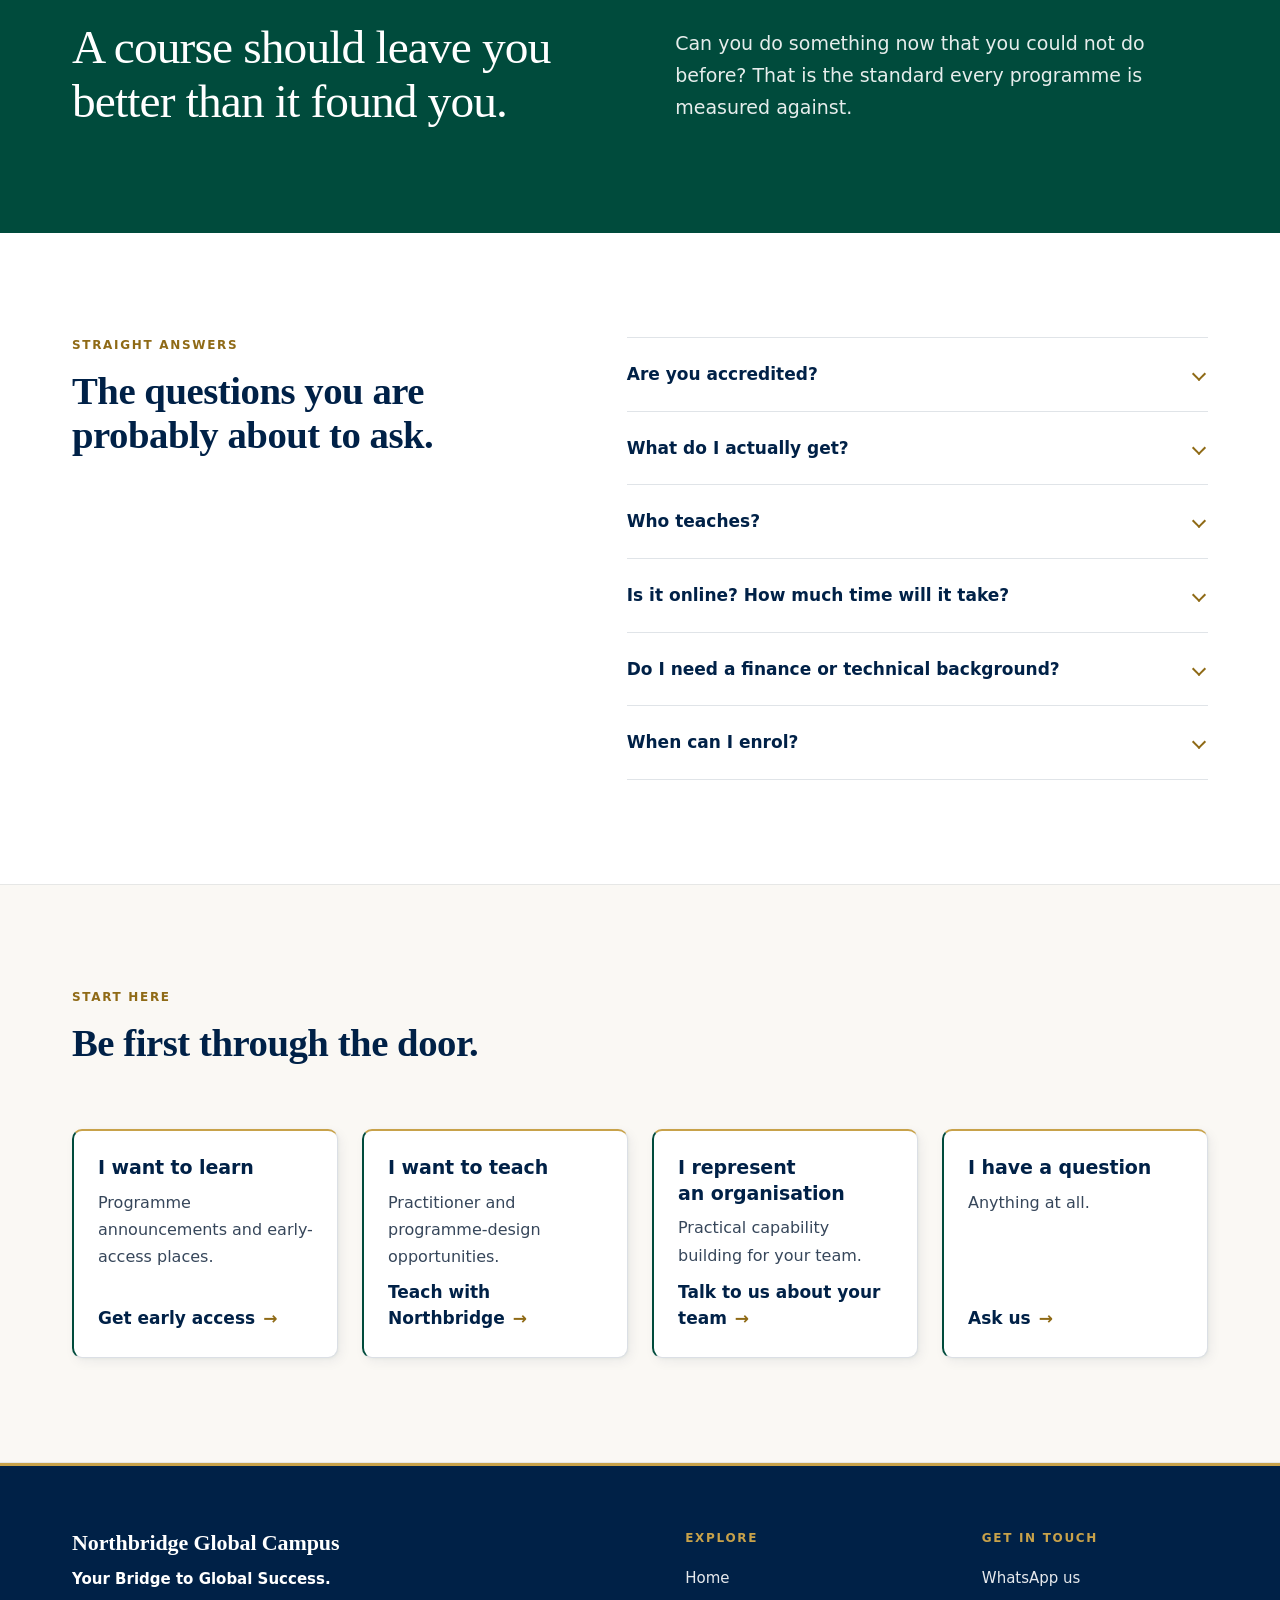
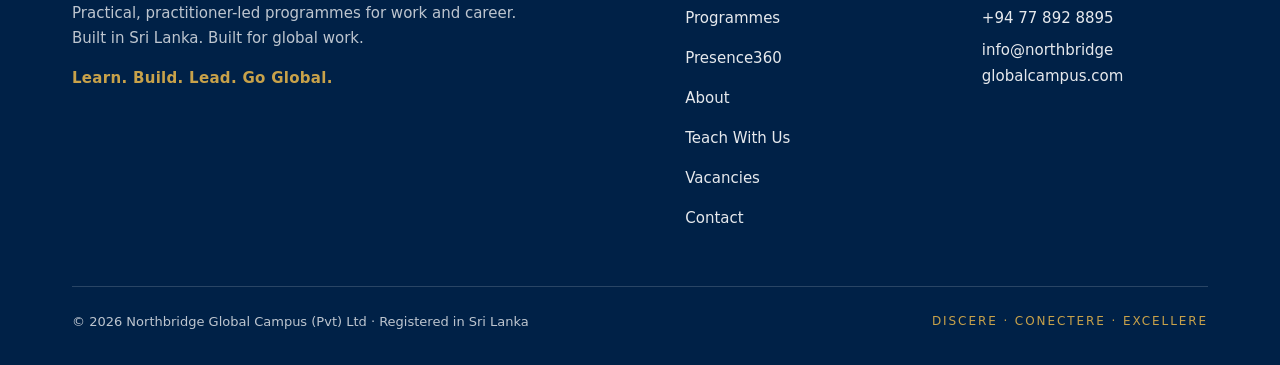
==== commit b6ac5498: "feat: vacancies page for lecturer recruitment Co-Authored-By: Claude Opus 5.5 <noreply@anthropic.com" ====
--- a/index.html
+++ b/index.html
@@ -328,6 +328,7 @@
           <li><a href="presence360.html">Presence360</a></li>
           <li><a href="about.html">About</a></li>
           <li><a href="careers.html">Teach With Us</a></li>
+          <li><a href="vacancies.html">Vacancies</a></li>
           <li><a href="contact.html">Contact</a></li>
         </ul>
       </div>
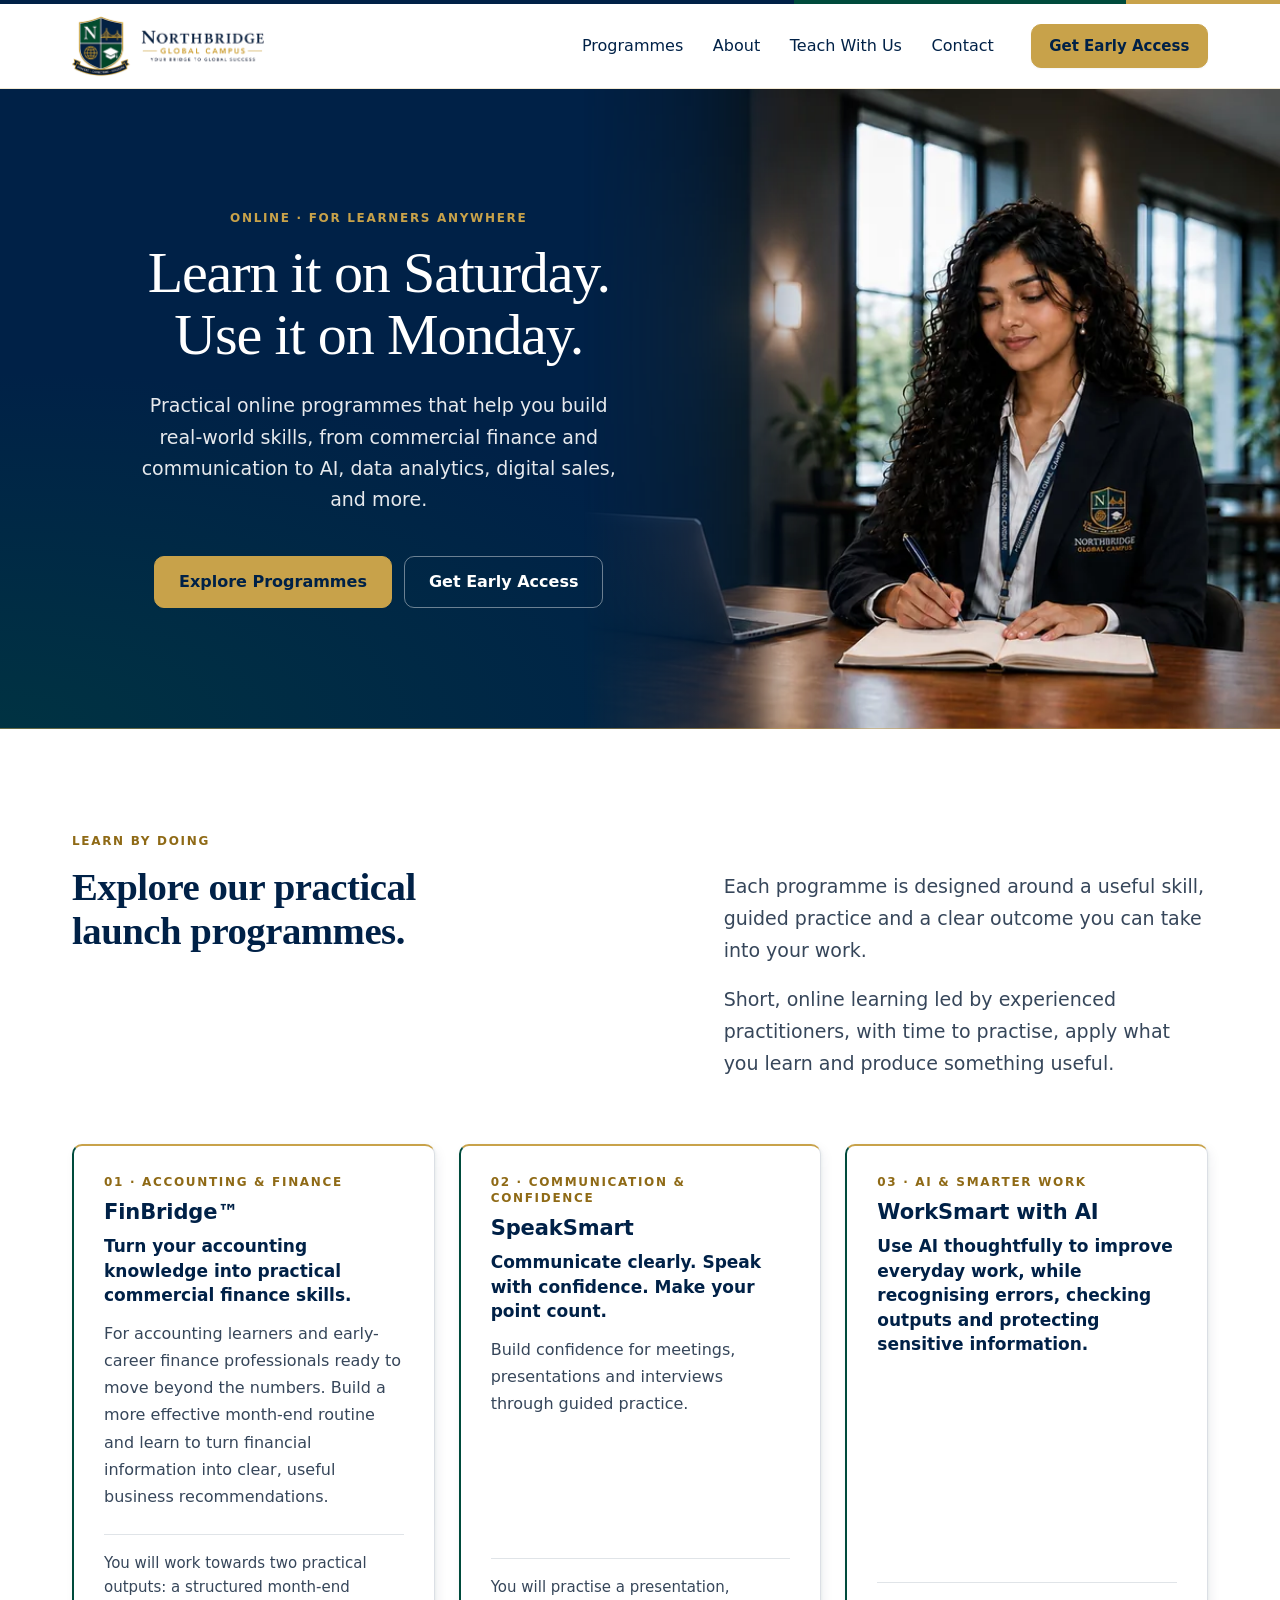
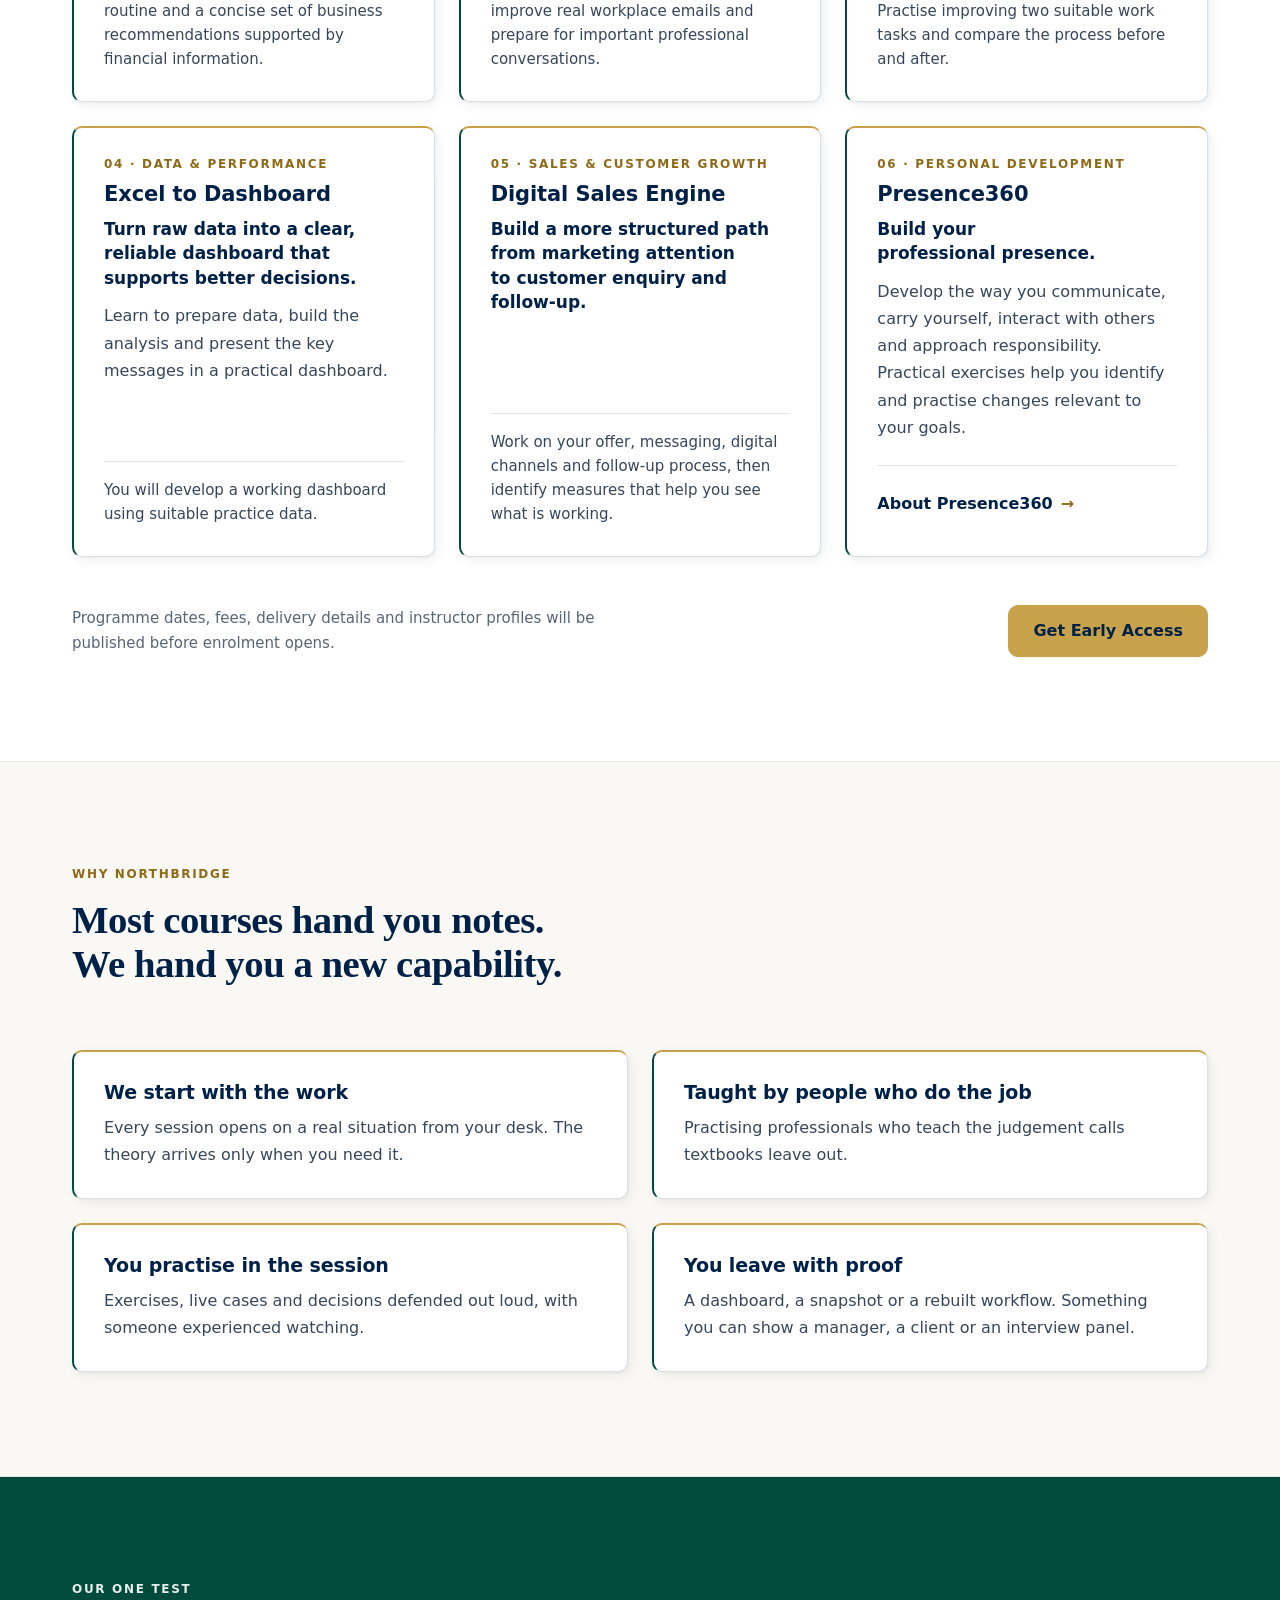
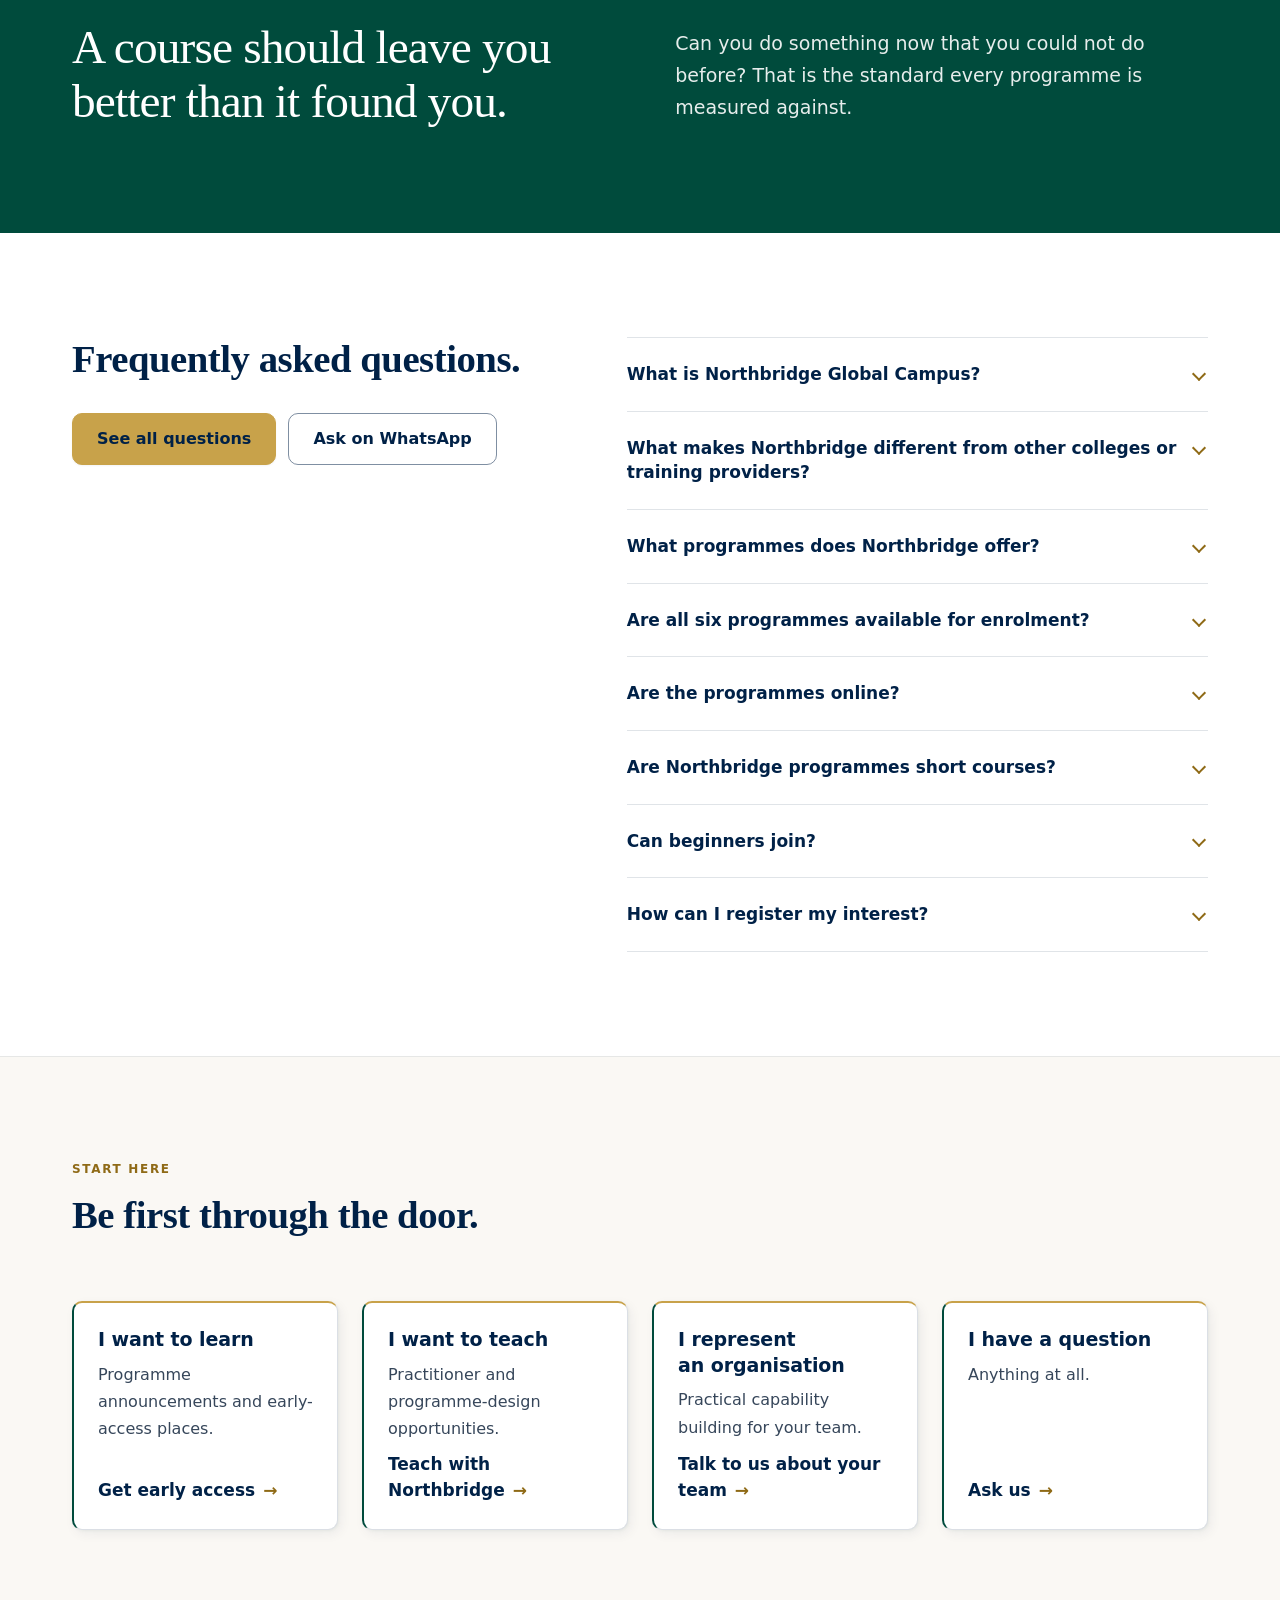
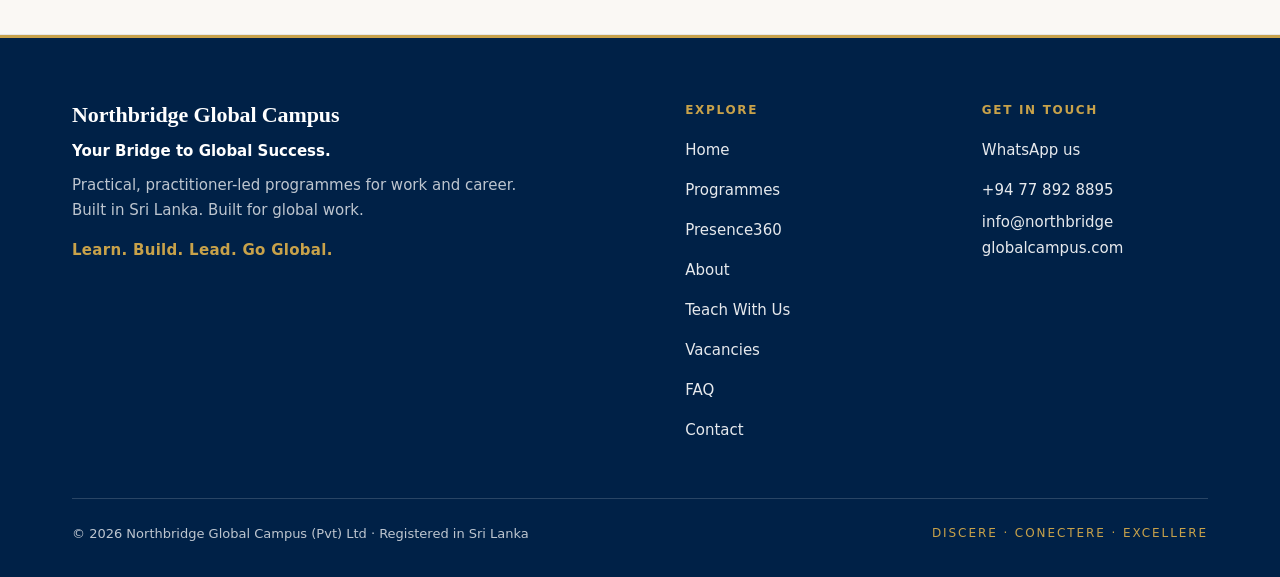
==== commit 74ed6754: "feat: new FAQ page and home FAQ section Co-Authored-By: Claude Opus 5.5 <noreply@anthropic.com>" ====
--- a/index.html
+++ b/index.html
@@ -226,48 +226,63 @@
     </div>
   </section>
 
-  <section id="straight-answers">
+  <section id="faq">
     <div class="shell">
       <div class="split">
         <div class="split-intro is-sticky">
-          <p class="eyebrow">Straight answers</p>
-          <h2>The questions you are probably about to ask.</h2>
+          <h2>Frequently asked questions.</h2>
+          <div class="btn-row">
+            <a class="btn btn-primary" href="faq.html">See all questions</a>
+            <a class="btn btn-secondary" data-wa="Hello Northbridge, I have a question." href="#">Ask on WhatsApp</a>
+          </div>
         </div>
         <div class="faq-list split-main">
           <details class="faq-item">
-            <summary>Are you accredited?</summary>
-            <div class="faq-answer">
-              <p>Not yet. Northbridge Global Campus (Pvt) Ltd is a registered Sri Lankan company, and we are not currently accredited by an awarding body. When that changes, we will name the body here.</p>
-            </div>
-          </details>
-          <details class="faq-item">
-            <summary>What do I actually get?</summary>
-            <div class="faq-answer">
-              <p>A Northbridge certificate of completion, and a real output you can show people, such as a dashboard, a snapshot or a rebuilt workflow.</p>
-            </div>
-          </details>
-          <details class="faq-item">
-            <summary>Who teaches?</summary>
-            <div class="faq-answer">
-              <p>Practising professionals, engaged programme by programme. Lecturer details are published for each programme before enrolment opens.</p>
-            </div>
-          </details>
-          <details class="faq-item">
-            <summary>Is it online? How much time will it take?</summary>
-            <div class="faq-answer">
-              <p>Online, in short programmes designed around a working week. Exact schedules are published with each programme.</p>
-            </div>
-          </details>
-          <details class="faq-item">
-            <summary>Do I need a finance or technical background?</summary>
-            <div class="faq-answer">
-              <p>Not for <a href="#excel-to-dashboard">Excel to Dashboard</a>, <a href="#worksmart-with-ai">WorkSmart with AI</a> or <a href="#speaksmart">SpeakSmart</a>. <a href="#finbridge">FinBridge&trade;</a> is for people who have already studied accounting.</p>
-            </div>
-          </details>
-          <details class="faq-item">
-            <summary>When can I enrol?</summary>
-            <div class="faq-answer">
-              <p>Enrolments are not open yet, and we are not quoting fees or dates until they are settled.</p>
+            <summary>What is Northbridge Global Campus?</summary>
+            <div class="faq-answer">
+              <p>Northbridge Global Campus is a Sri Lankan, virtual-first professional learning business with a global outlook. We focus on short, practical programmes that help people turn knowledge into skills they can use in work and business.</p>
+            </div>
+          </details>
+          <details class="faq-item">
+            <summary>What makes Northbridge different from other colleges or training providers?</summary>
+            <div class="faq-answer">
+              <p>We start with the work. Rather than stopping at theory, our programmes are designed around real tasks, guided practice and useful outcomes. The question we ask is simple: what will a learner be better able to do after learning?</p>
+            </div>
+          </details>
+          <details class="faq-item">
+            <summary>What programmes does Northbridge offer?</summary>
+            <div class="faq-answer">
+              <p>Our current programme portfolio covers FinBridge™, SpeakSmart, WorkSmart with AI, Excel to Dashboard, Digital Sales Engine and Presence360. These are programme areas being introduced; individual course dates and enrolment availability will be announced separately.</p>
+            </div>
+          </details>
+          <details class="faq-item">
+            <summary>Are all six programmes available for enrolment?</summary>
+            <div class="faq-answer">
+              <p>The six areas describe our announced programme portfolio, not a promise that every course is open simultaneously. Northbridge plans to introduce programmes in stages, with confirmed availability published for each course.</p>
+            </div>
+          </details>
+          <details class="faq-item">
+            <summary>Are the programmes online?</summary>
+            <div class="faq-answer">
+              <p>Yes. Northbridge is being developed as a virtual-first learning business, with online delivery at the centre of its model. The format and online platform for each cohort should be checked in that programme’s final details.</p>
+            </div>
+          </details>
+          <details class="faq-item">
+            <summary>Are Northbridge programmes short courses?</summary>
+            <div class="faq-answer">
+              <p>Short, focused professional programmes are central to the Northbridge model. The initial design centres on a four-week practical sprint; the exact length and session pattern may differ by course.</p>
+            </div>
+          </details>
+          <details class="faq-item">
+            <summary>Can beginners join?</summary>
+            <div class="faq-answer">
+              <p>Some programme topics can be designed for beginners, while others may build on existing knowledge or workplace experience. Check the specific programme’s entry level and prerequisites before enrolling.</p>
+            </div>
+          </details>
+          <details class="faq-item">
+            <summary>How can I register my interest?</summary>
+            <div class="faq-answer">
+              <p>You can contact Northbridge through <a href="mailto:info@northbridgeglobalcampus.com">info@<wbr>northbridge<wbr>globalcampus.com</a> or WhatsApp <a href="https://wa.me/94778928895">+94 77 892 8895</a> and tell us which programme interests you. You can also use the Get Early Access form on this website.</p>
             </div>
           </details>
         </div>
@@ -329,6 +344,7 @@
           <li><a href="about.html">About</a></li>
           <li><a href="careers.html">Teach With Us</a></li>
           <li><a href="vacancies.html">Vacancies</a></li>
+          <li><a href="faq.html">FAQ</a></li>
           <li><a href="contact.html">Contact</a></li>
         </ul>
       </div>
--- a/assets/styles.css
+++ b/assets/styles.css
@@ -782,6 +782,20 @@
 .faq-answer p{ color:var(--ink-80); font-size:1rem; }
 .faq-answer a{ font-weight:600; }
 
+/* FAQ page: search, topic links and topic groups */
+.faq-search{ margin-bottom:var(--sp-2); }
+.faq-count{ margin-bottom:var(--sp-5); }
+.faq-topics{ list-style:none; margin:0; padding:0; display:flex; flex-wrap:wrap; gap:var(--sp-2) var(--sp-4); }
+.faq-topics[hidden]{ display:none; }
+.faq-topics a{ font-size:.9375rem; color:var(--ink-80); }
+.faq-topics a:hover{ color:var(--green); }
+@media (min-width:64em){ .faq-topics{ display:grid; gap:var(--sp-2); } }
+.faq-group{ scroll-margin-top:calc(var(--head-h) + var(--sp-5)); }
+.faq-group[hidden]{ display:none; }
+.faq-group + .faq-group{ margin-top:var(--sp-8); }
+.faq-group-title{ margin-bottom:var(--sp-3); font-size:1.5rem; }
+.faq-empty p{ color:var(--ink-80); }
+
 /* start here — four routes, each with its own next step */
 .route-grid{ list-style:none; margin-inline:0; margin-bottom:0; padding:0; display:grid; gap:var(--sp-4); }
 @media (min-width:48em){ .route-grid{ grid-template-columns:repeat(2,minmax(0,1fr)); gap:var(--sp-5); } }
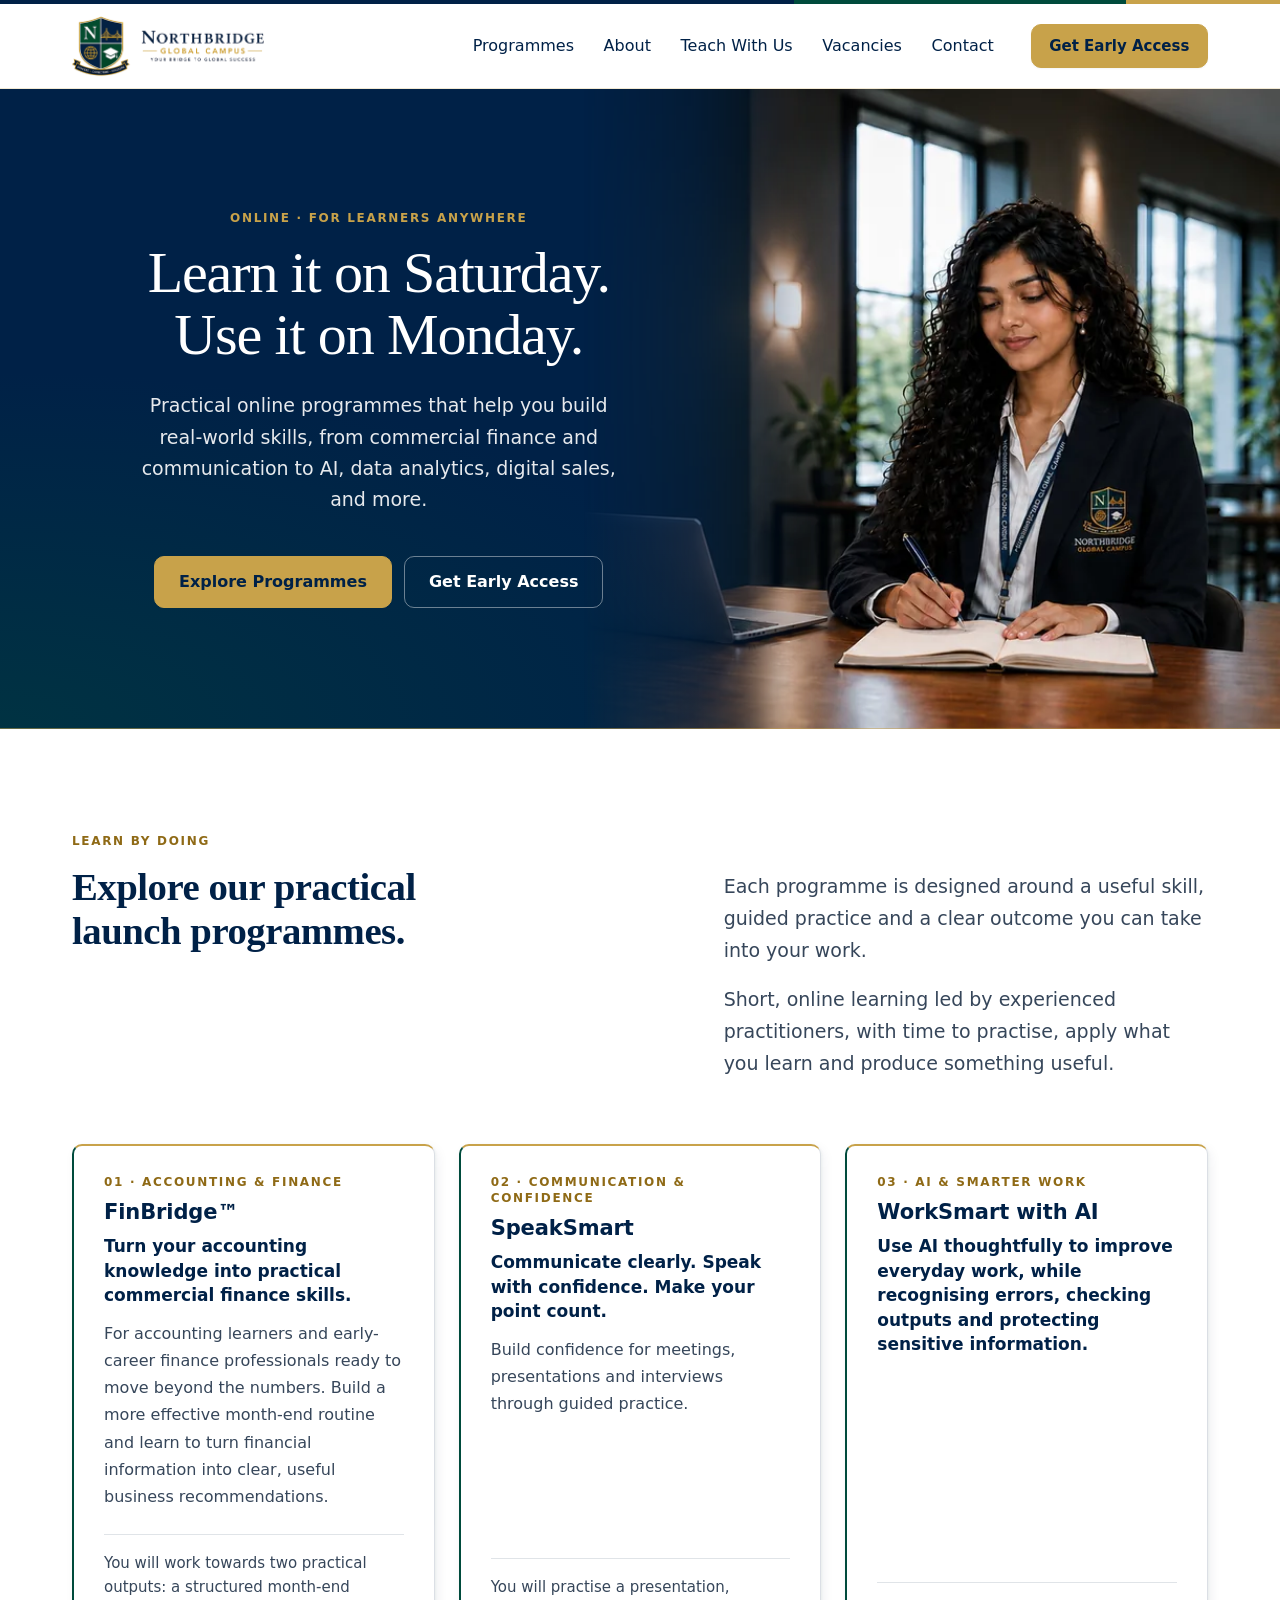
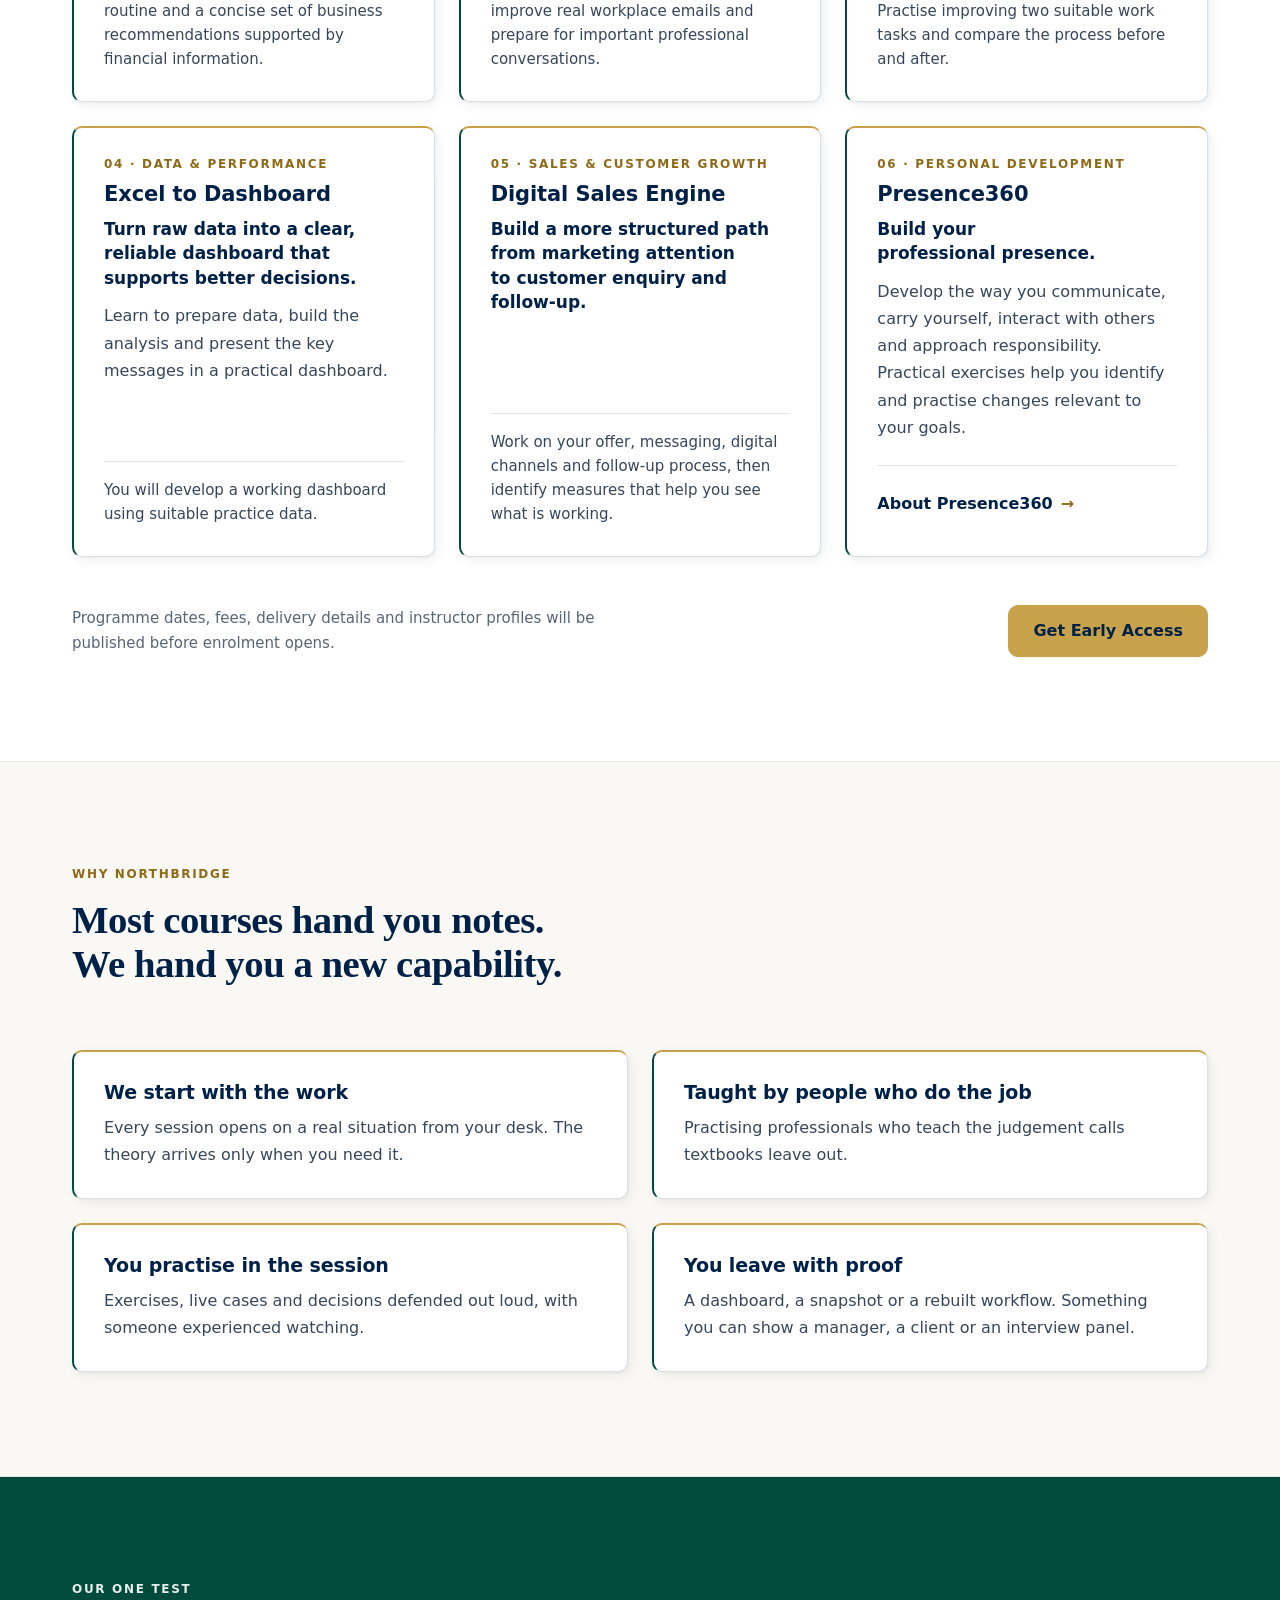
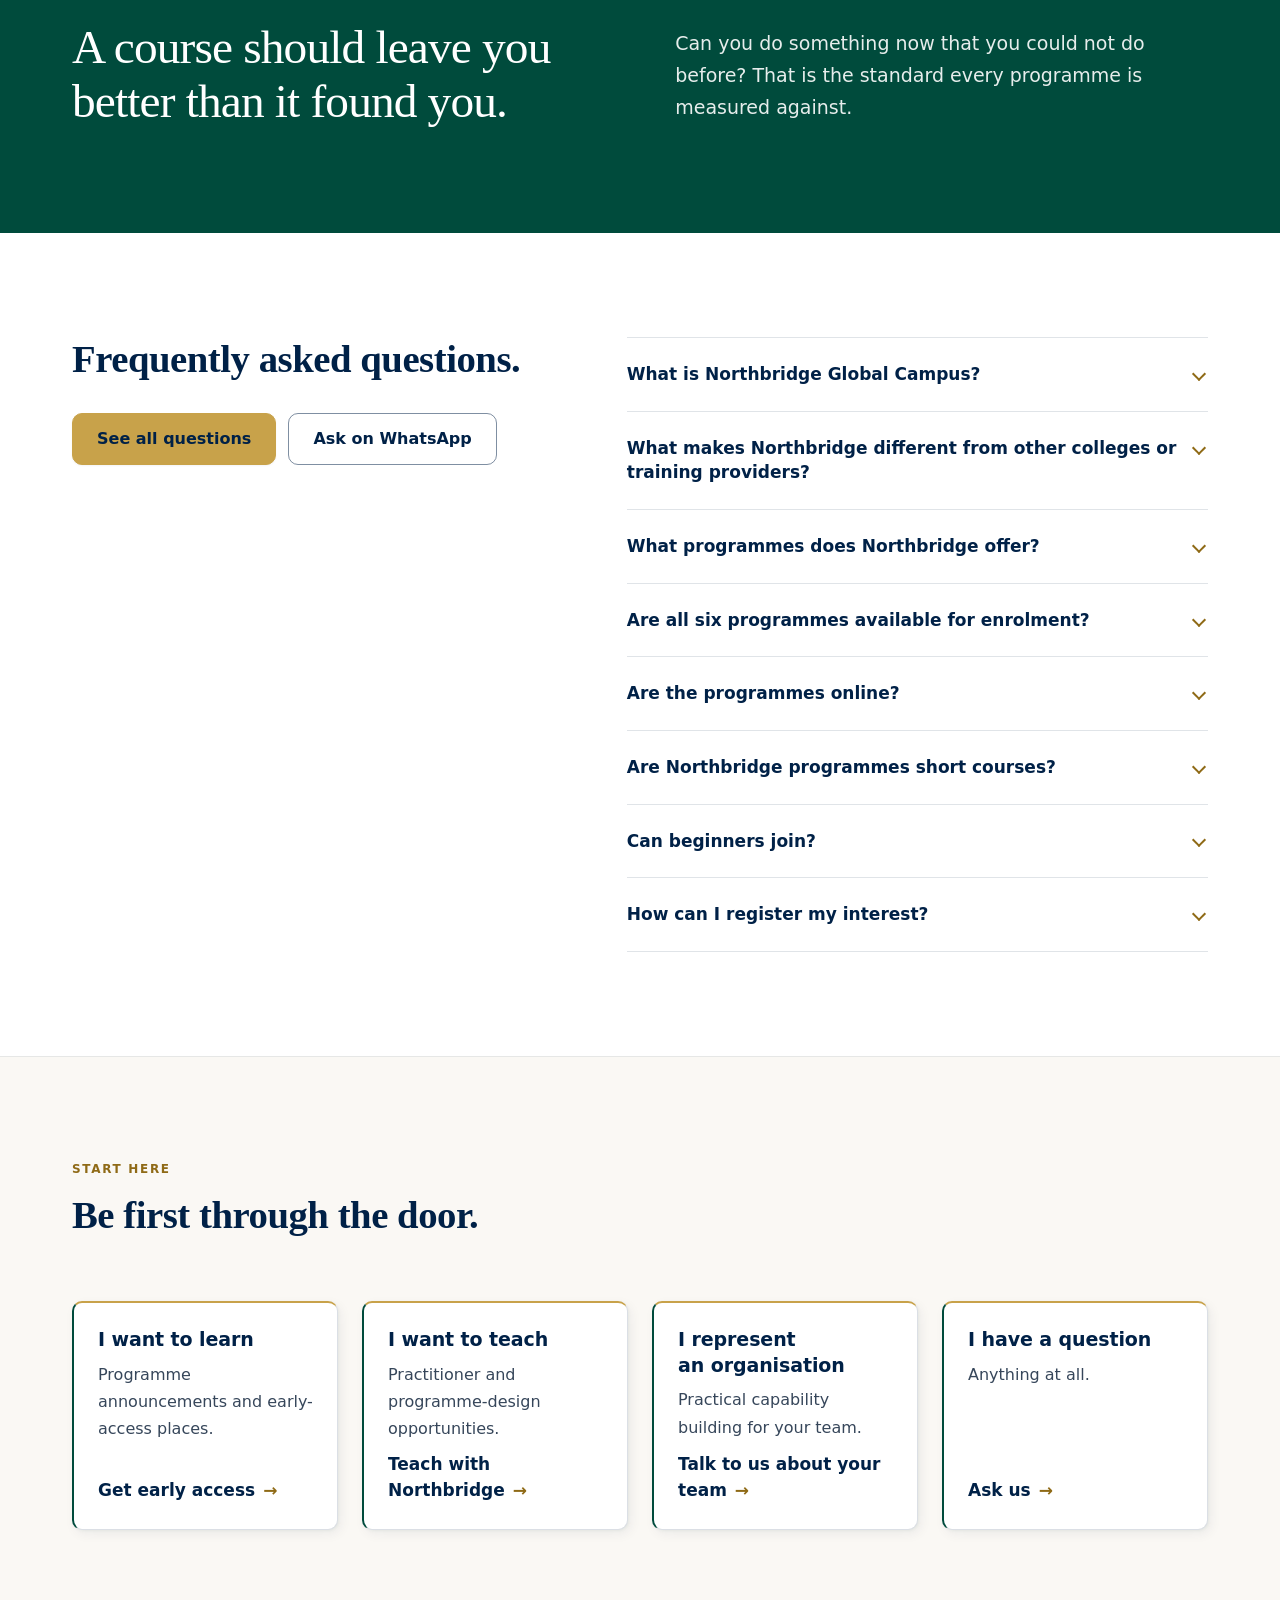
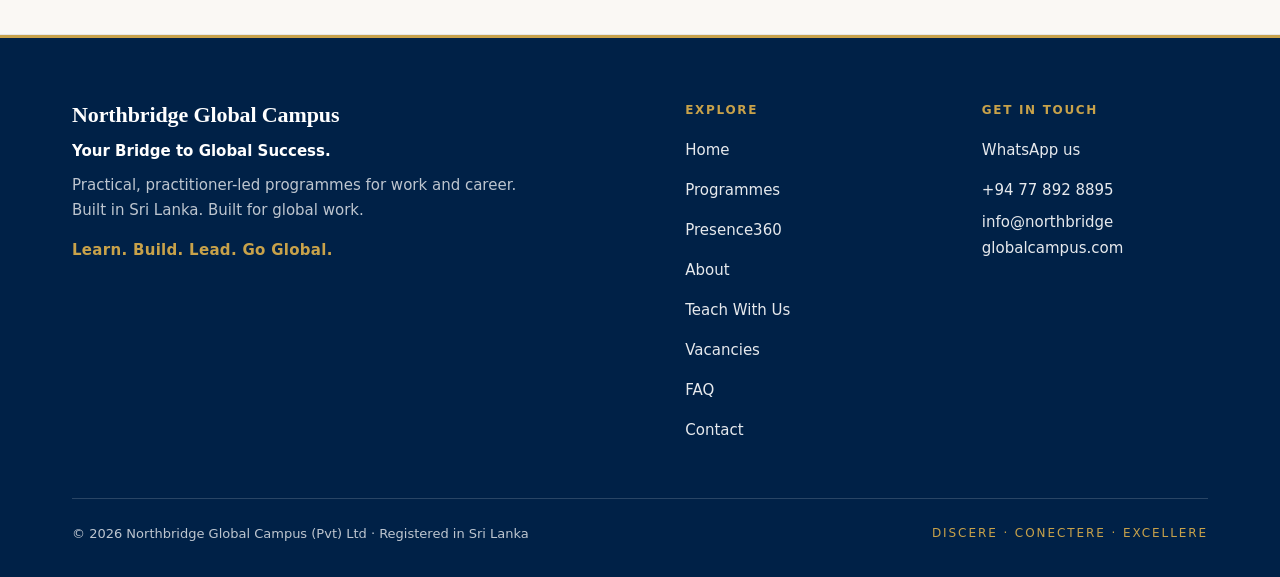
==== commit 7d2d812b: "feat: add Vacancies to the top menu Co-Authored-By: Claude Opus 5.5 <noreply@anthropic.com>" ====
--- a/index.html
+++ b/index.html
@@ -62,6 +62,7 @@
           <li><a href="#programmes">Programmes</a></li>
           <li><a href="about.html">About</a></li>
           <li><a href="careers.html">Teach With Us</a></li>
+          <li><a href="vacancies.html">Vacancies</a></li>
           <li><a href="contact.html">Contact</a></li>
         </ul>
         <a class="btn btn-primary nav-cta" href="contact.html?enquiry=learn#register-interest">Get Early Access</a>
--- a/assets/styles.css
+++ b/assets/styles.css
@@ -377,6 +377,15 @@
   .site-nav ul a:focus-visible{ outline-offset:0; }
   .site-nav ul a[aria-current="page"]{ font-weight:650; }
   .site-nav ul a[aria-current="page"]::after{ transform:scaleX(1); background:var(--gold); }
+  .site-nav ul a,
+  .btn.nav-cta{ white-space:nowrap; }
+}
+/* small laptops: five menu links plus the button, kept on one line */
+@media (min-width:60em) and (max-width:69.99em){
+  .nav-panel{ gap:var(--sp-3); }
+  .site-nav ul{ gap:0; }
+  .site-nav ul a{ padding:0 .55rem; font-size:.9375rem; }
+  .site-nav ul a::after{ left:.55rem; right:.55rem; }
 }
 
 /* ------------------------------------------------------------- 5. BUTTONS */
